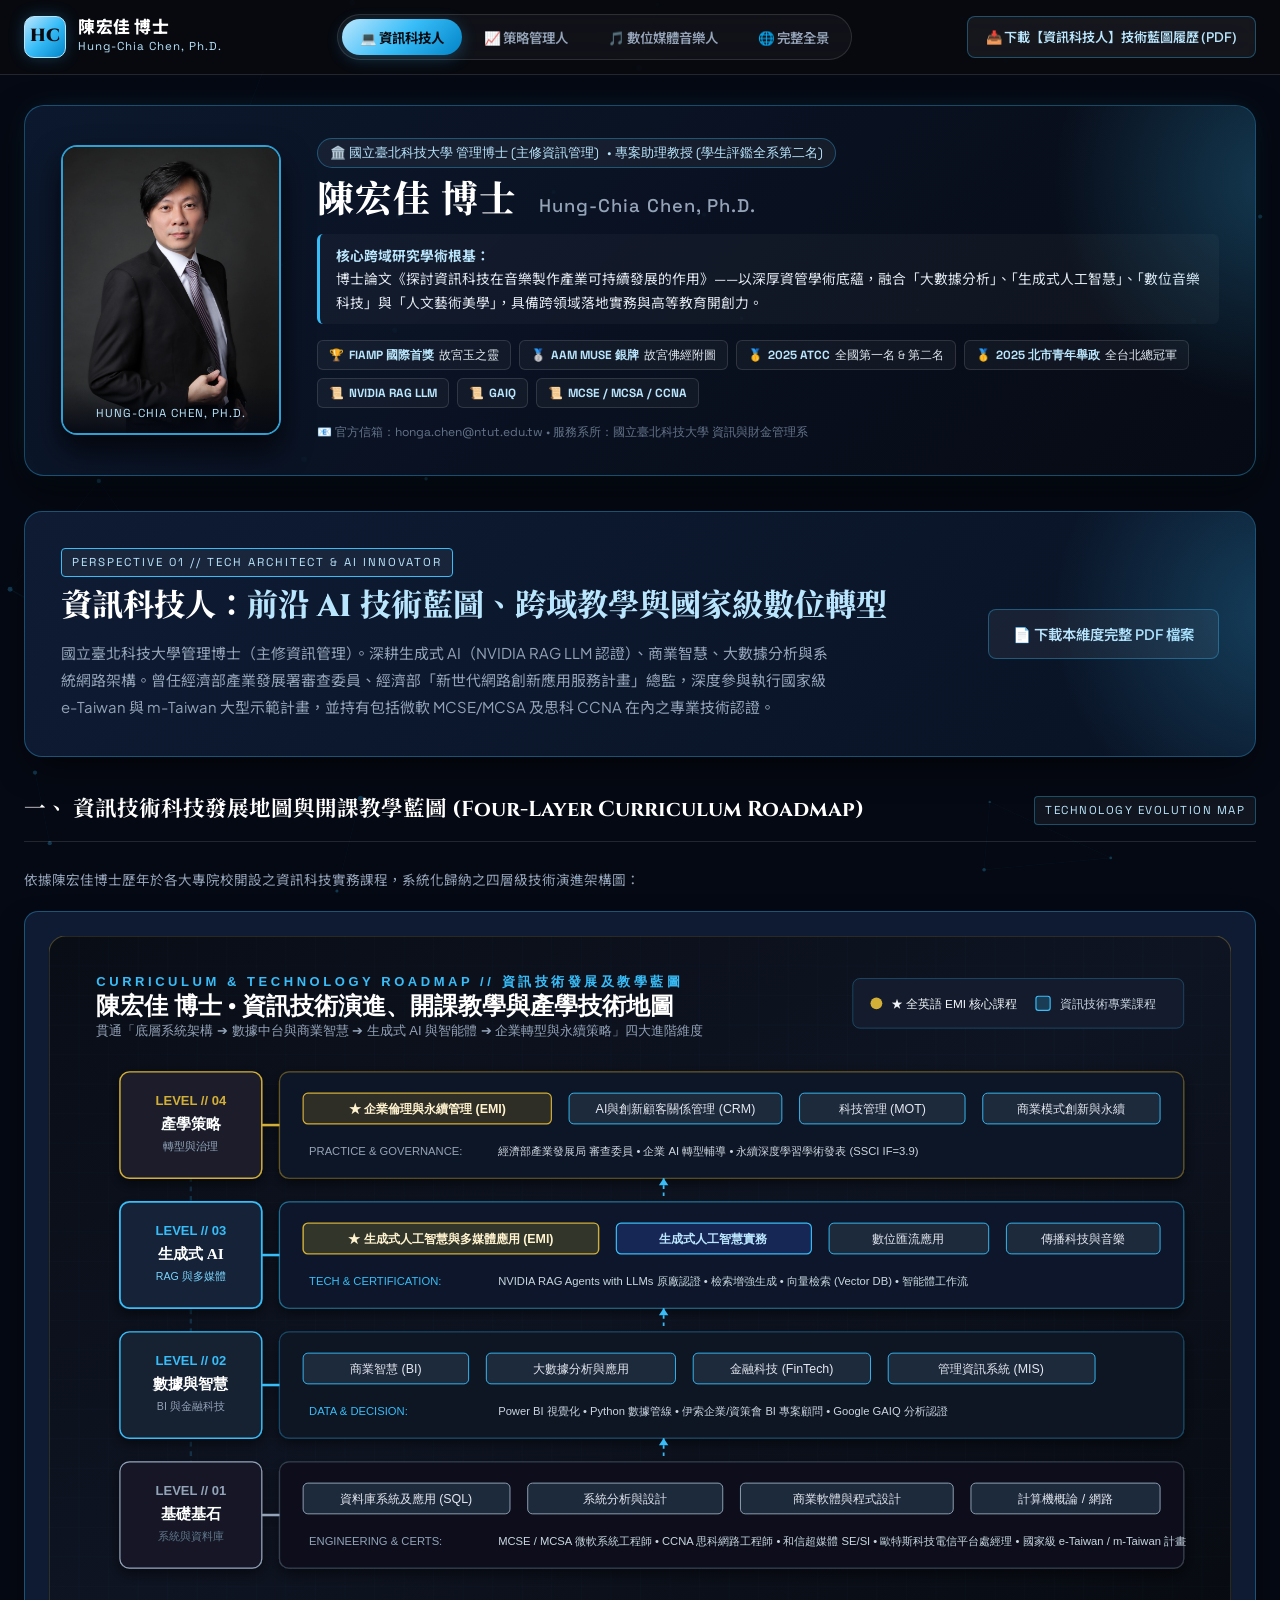
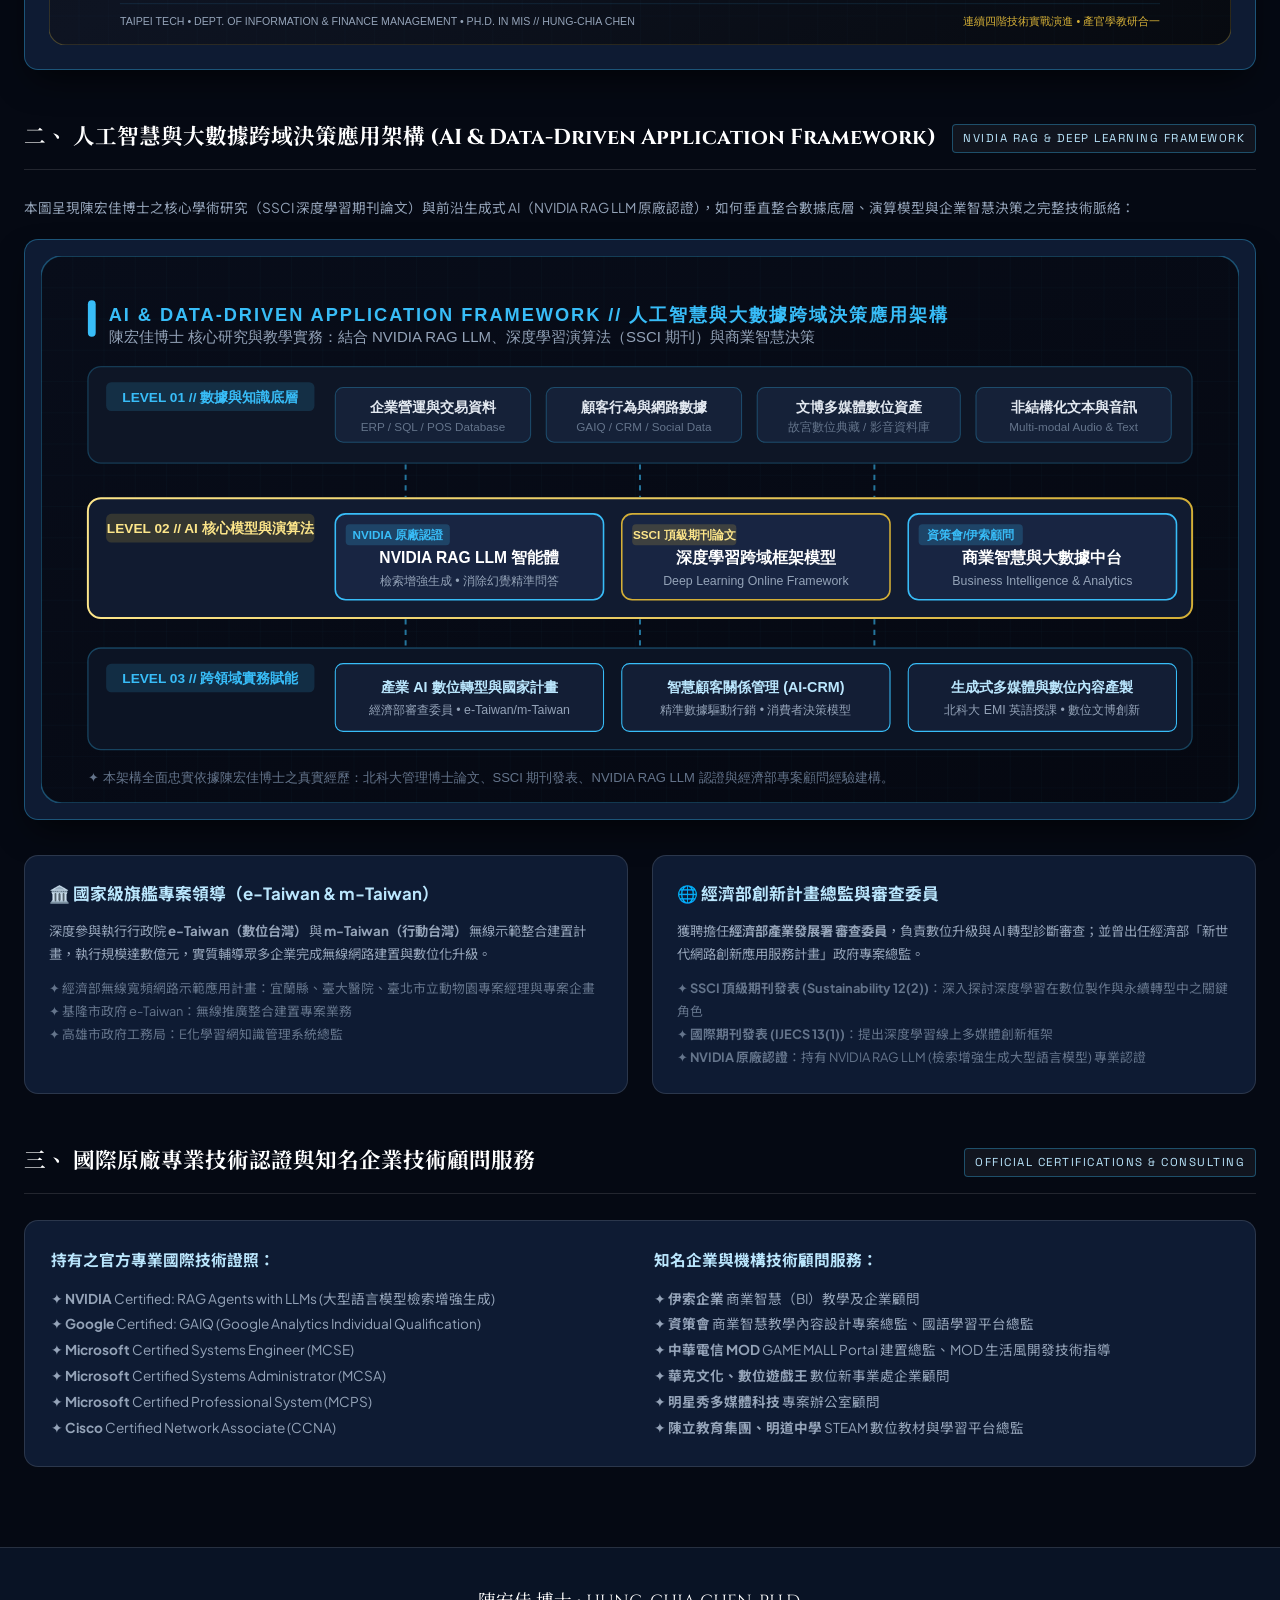
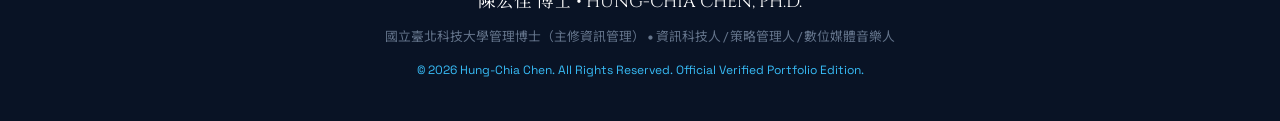
==== index.html @ c8a21232 "Initial commit: Dr. Hung-Chia Chen official personal portfolio" ====
<!DOCTYPE html>
<html lang="zh-TW">
<head>
  <meta charset="UTF-8">
  <meta name="viewport" content="width=device-width, initial-scale=1.0">
  <title>陳宏佳 博士 | 資訊科技人・策略管理人・數位媒體音樂人 官方專頁</title>
  <meta name="description" content="陳宏佳博士官方個人專頁：國立臺北科技大學管理博士。融合前沿生成式 AI 與四階技術地圖、跨兩岸企業創辦治理與全國指標競賽指導金牌、文博多媒體國際首獎與華語白金唱片製作工程。">
  <link rel="stylesheet" href="css/style.css">
</head>
<body class="role-tech">

  <!-- Interactive Dynamic Background Canvas -->
  <canvas id="interactiveCanvas"></canvas>

  <!-- Cinematic Shutter Transition Overlay -->
  <div class="transition-shutter-overlay" id="transitionShutter">
    <div class="shutter-glow-disc">
      <span class="shutter-emblem-icon" id="shutterEmblem">💻</span>
    </div>
    <div class="shutter-role-name" id="shutterRoleName">資訊科技人</div>
    <div class="shutter-subtitle" id="shutterSub">INFORMATION TECHNOLOGY &amp; AI ARCHITECT</div>
  </div>

  <!-- Role Control Navigation Bar (Order: Tech -> Strategy -> Media -> All) -->
  <header class="role-control-header">
    <div class="container role-control-inner">
      <a href="#" class="nav-brand">
        <div class="brand-crest">HC</div>
        <div class="brand-text">
          <h1>陳宏佳 博士</h1>
          <p>Hung-Chia Chen, Ph.D.</p>
        </div>
      </a>

      <!-- Three Core Role Switcher Pills -->
      <div class="role-pill-tabs">
        <button class="role-pill-btn active" data-role="tech">
          <span>💻 資訊科技人</span>
        </button>
        <button class="role-pill-btn" data-role="strategy">
          <span>📈 策略管理人</span>
        </button>
        <button class="role-pill-btn" data-role="media">
          <span>🎵 數位媒體音樂人</span>
        </button>
        <button class="role-pill-btn" data-role="all" title="系統化檢視三域跨界綜效與整合成果">
          <span>🌐 完整全景</span>
        </button>
      </div>

      <!-- Role-Specific PDF Download Button (Default: Tech PDF) -->
      <a href="downloads/Dr_Chen_Tech_AI_Portfolio.pdf" download id="rolePdfDownloadBtn" class="btn-download-pdf">
        <span>📥 下載【資訊科技人】技術藍圖履歷 (PDF)</span>
      </a>
    </div>
  </header>

  <main>
    <div class="container">

      <!-- ==============================================================
           PERSONAL IMAGE MANAGEMENT PROFILE CARD (形象管理專屬卡片)
           ============================================================== -->
      <section class="profile-identity-card">
        <div class="profile-photo-wrapper">
          <img src="assets/portrait_web.jpg" alt="陳宏佳 博士 形象照" onerror="this.src='assets/portrait.jpg'">
          <div class="profile-photo-tag">HUNG-CHIA CHEN, PH.D.</div>
        </div>
        <div class="profile-details-wrapper">
          <div class="profile-academic-title">
            <span>🏛️ 國立臺北科技大學 管理博士 (主修資訊管理)</span>
            <span>• 專案助理教授 (學生評鑑全系第二名)</span>
          </div>
          <h2 class="profile-name-main">
            陳宏佳 博士 <span>Hung-Chia Chen, Ph.D.</span>
          </h2>
          <div class="profile-dissertation-box">
            <strong>核心跨域研究學術根基：</strong><br>
            博士論文《探討資訊科技在音樂製作產業可持續發展的作用》——以深厚資管學術底蘊，融合「大數據分析」、「生成式人工智慧」、「數位音樂科技」與「人文藝術美學」，具備跨領域落地實務與高等教育開創力。
          </div>
          <div class="profile-badges-row">
            <div class="profile-cert-chip">🏆 <strong>FIAMP 國際首獎</strong> 故宮玉之靈</div>
            <div class="profile-cert-chip">🥈 <strong>AAM MUSE 銀牌</strong> 故宮佛經附圖</div>
            <div class="profile-cert-chip">🥇 <strong>2025 ATCC</strong> 全國第一名 &amp; 第二名</div>
            <div class="profile-cert-chip">🥇 <strong>2025 北市青年舉政</strong> 全台北總冠軍</div>
            <div class="profile-cert-chip">📜 <strong>NVIDIA RAG LLM</strong></div>
            <div class="profile-cert-chip">📜 <strong>GAIQ</strong></div>
            <div class="profile-cert-chip">📜 <strong>MCSE / MCSA / CCNA</strong></div>
          </div>
          <div style="font-family:var(--font-mono); font-size:0.75rem; color:var(--text-dim); margin-top:2px;">
            📧 官方信箱：honga.chen@ntut.edu.tw • 服務系所：國立臺北科技大學 資訊與財金管理系
          </div>
        </div>
      </section>

      <!-- ==============================================================
           ROLE BLOCK 1: 資訊科技人 (INFORMATION TECHNOLOGY & AI ARCHITECT)
           ============================================================== -->
      <section id="roleBlockTech" class="role-section-block">
        
        <!-- Tech Hero Banner -->
        <div class="role-hero-banner">
          <div>
            <div class="sub-title-bar" style="margin:0 0 10px; border:none; padding:0;">
              <span class="badge" style="letter-spacing:2px; border-color:#38BDF8; color:#BAE6FD;">PERSPECTIVE 01 // TECH ARCHITECT &amp; AI INNOVATOR</span>
            </div>
            <h2 class="role-hero-title">資訊科技人：<span>前沿 AI 技術藍圖、跨域教學與國家級數位轉型</span></h2>
            <p class="role-hero-desc">
              國立臺北科技大學管理博士（主修資訊管理）。深耕生成式 AI（NVIDIA RAG LLM 認證）、商業智慧、大數據分析與系統網路架構。曾任經濟部產業發展署審查委員、經濟部「新世代網路創新應用服務計畫」總監，深度參與執行國家級 e-Taiwan 與 m-Taiwan 大型示範計畫，並持有包括微軟 MCSE/MCSA 及思科 CCNA 在內之專業技術認證。
            </p>
          </div>
          <div>
            <a href="downloads/Dr_Chen_Tech_AI_Portfolio.pdf" download class="btn-download-pdf" style="padding:12px 24px; font-size:0.9rem;">
              <span>📄 下載本維度完整 PDF 檔案</span>
            </a>
          </div>
        </div>

        <!-- 1.1 資訊技術科技藍圖與教學發展地圖 -->
        <div id="tech-curriculum">
          <div class="sub-title-bar">
            <h3>一、 資訊技術科技發展地圖與開課教學藍圖 (Four-Layer Curriculum Roadmap)</h3>
            <span class="badge">TECHNOLOGY EVOLUTION MAP</span>
          </div>

          <p style="font-size:0.85rem; color:var(--text-muted); margin-bottom:20px;">
            依據陳宏佳博士歷年於各大專院校開設之資訊科技實務課程，系統化歸納之四層級技術演進架構圖：
          </p>

          <div class="roadmap-visual-box">
            <img src="assets/tech_curriculum_roadmap.svg" alt="陳宏佳博士 資訊科技發展地圖與開課教學藍圖">
          </div>
        </div>

        <!-- 1.2 人工智慧與大數據跨域決策應用架構 (全新明確架構圖) -->
        <div id="tech-ai-plan" style="margin-top:50px;">
          <div class="sub-title-bar">
            <h3>二、 人工智慧與大數據跨域決策應用架構 (AI &amp; Data-Driven Application Framework)</h3>
            <span class="badge">NVIDIA RAG &amp; DEEP LEARNING FRAMEWORK</span>
          </div>

          <p style="font-size:0.85rem; color:var(--text-muted); margin-bottom:20px;">
            本圖呈現陳宏佳博士之核心學術研究（SSCI 深度學習期刊論文）與前沿生成式 AI（NVIDIA RAG LLM 原廠認證），如何垂直整合數據底層、演算模型與企業智慧決策之完整技術脈絡：
          </p>

          <!-- Clean Grounded SVG Framework -->
          <div class="roadmap-visual-box" style="padding:16px;">
            <img src="assets/tech_ai_decision_framework.svg" alt="陳宏佳博士 人工智慧與大數據跨域決策應用架構">
          </div>

          <div style="display:grid; grid-template-columns:1fr 1fr; gap:24px; margin-top:28px;">
            <div style="background:var(--bg-card); border:1px solid var(--border-card); border-radius:14px; padding:24px;">
              <h4 style="color:#BAE6FD; font-size:1.05rem; margin-bottom:10px;">🏛️ 國家級旗艦專案領導（e-Taiwan &amp; m-Taiwan）</h4>
              <p style="font-size:0.83rem; color:var(--text-muted); line-height:1.75; margin-bottom:12px;">
                深度參與執行行政院 <strong>e-Taiwan（數位台灣）</strong> 與 <strong>m-Taiwan（行動台灣）</strong> 無線示範整合建置計畫，執行規模達數億元，實質輔導眾多企業完成無線網路建置與數位化升級。
              </p>
              <ul style="list-style:none; font-size:0.8rem; color:var(--text-dim); line-height:1.8;">
                <li>✦ 經濟部無線寬頻網路示範應用計畫：宜蘭縣、臺大醫院、臺北市立動物園專案經理與專案企畫</li>
                <li>✦ 基隆市政府 e-Taiwan：無線推廣整合建置專案業務</li>
                <li>✦ 高雄市政府工務局：E化學習網知識管理系統總監</li>
              </ul>
            </div>

            <div style="background:var(--bg-card); border:1px solid var(--border-card); border-radius:14px; padding:24px;">
              <h4 style="color:#BAE6FD; font-size:1.05rem; margin-bottom:10px;">🌐 經濟部創新計畫總監與審查委員</h4>
              <p style="font-size:0.83rem; color:var(--text-muted); line-height:1.75; margin-bottom:12px;">
                獲聘擔任<strong>經濟部產業發展署 審查委員</strong>，負責數位升級與 AI 轉型診斷審查；並曾出任經濟部「新世代網路創新應用服務計畫」政府專案總監。
              </p>
              <ul style="list-style:none; font-size:0.8rem; color:var(--text-dim); line-height:1.8;">
                <li>✦ <strong>SSCI 頂級期刊發表 (Sustainability 12(2))</strong>：深入探討深度學習在數位製作與永續轉型中之關鍵角色</li>
                <li>✦ <strong>國際期刊發表 (IJECS 13(1))</strong>：提出深度學習線上多媒體創新框架</li>
                <li>✦ <strong>NVIDIA 原廠認證</strong>：持有 NVIDIA RAG LLM (檢索增強生成大型語言模型) 專業認證</li>
              </ul>
            </div>
          </div>
        </div>

        <!-- 1.3 專業技術認證與企業技術顧問服務 -->
        <div id="tech-certs" style="margin-top:50px;">
          <div class="sub-title-bar">
            <h3>三、 國際原廠專業技術認證與知名企業技術顧問服務</h3>
            <span class="badge">OFFICIAL CERTIFICATIONS &amp; CONSULTING</span>
          </div>

          <div style="background:var(--bg-card); border:1px solid var(--border-card); border-radius:14px; padding:26px;">
            <div style="display:grid; grid-template-columns:1fr 1fr; gap:28px;">
              <div>
                <h4 style="font-size:0.98rem; font-weight:700; color:#BAE6FD; margin-bottom:12px;">持有之官方專業國際技術證照：</h4>
                <ul style="list-style:none; font-size:0.85rem; color:var(--text-muted); line-height:1.9;">
                  <li>✦ <strong>NVIDIA</strong> Certified: RAG Agents with LLMs (大型語言模型檢索增強生成)</li>
                  <li>✦ <strong>Google</strong> Certified: GAIQ (Google Analytics Individual Qualification)</li>
                  <li>✦ <strong>Microsoft</strong> Certified Systems Engineer (MCSE)</li>
                  <li>✦ <strong>Microsoft</strong> Certified Systems Administrator (MCSA)</li>
                  <li>✦ <strong>Microsoft</strong> Certified Professional System (MCPS)</li>
                  <li>✦ <strong>Cisco</strong> Certified Network Associate (CCNA)</li>
                </ul>
              </div>

              <div>
                <h4 style="font-size:0.98rem; font-weight:700; color:#BAE6FD; margin-bottom:12px;">知名企業與機構技術顧問服務：</h4>
                <ul style="list-style:none; font-size:0.85rem; color:var(--text-muted); line-height:1.9;">
                  <li>✦ <strong>伊索企業</strong> 商業智慧（BI）教學及企業顧問</li>
                  <li>✦ <strong>資策會</strong> 商業智慧教學內容設計專案總監、國語學習平台總監</li>
                  <li>✦ <strong>中華電信 MOD</strong> GAME MALL Portal 建置總監、MOD 生活風開發技術指導</li>
                  <li>✦ <strong>華克文化、數位遊戲王</strong> 數位新事業處企業顧問</li>
                  <li>✦ <strong>明星秀多媒體科技</strong> 專案辦公室顧問</li>
                  <li>✦ <strong>陳立教育集團、明道中學</strong> STEAM 數位教材與學習平台總監</li>
                </ul>
              </div>
            </div>
          </div>
        </div>

      </section>

      <!-- ==============================================================
           ROLE BLOCK 2: 策略管理人 (STRATEGIC MANAGEMENT & LEADERSHIP)
           ============================================================== -->
      <section id="roleBlockStrategy" class="role-section-block hidden-role">
        
        <!-- Strategy Hero Banner -->
        <div class="role-hero-banner">
          <div>
            <div class="sub-title-bar" style="margin:0 0 10px; border:none; padding:0;">
              <span class="badge" style="letter-spacing:2px; border-color:#E5C07B; color:#FFF2D1;">PERSPECTIVE 02 // STRATEGY, ENTREPRENEURSHIP &amp; MENTORSHIP</span>
            </div>
            <h2 class="role-hero-title">策略管理人：<span>兩岸創辦治理、金牌競賽指導與品牌行銷</span></h2>
            <p class="role-hero-desc">
              創辦晶鴻創意科技股份有限公司並設立台灣台北總部及大陸分公司。歷任歐特斯科技電信平台事業處經理、華視-台灣夢工場動畫應用處經理、致茂電子-視動環球網點製作處經理與和信超媒體。帶領學生團隊勇奪 2025 全國 ATCC 商業個案大賽雙料冠亞軍、2026 全國第二名與全台北市青年舉政提案總冠軍。
            </p>
          </div>
          <div>
            <a href="downloads/Dr_Chen_Strategy_Management_Portfolio.pdf" download class="btn-download-pdf" style="padding:12px 24px; font-size:0.9rem;">
              <span>📄 下載本維度完整 PDF 檔案</span>
            </a>
          </div>
        </div>

        <!-- 2.1 創業與公司經營實務 (台灣台北總部及大陸分公司) -->
        <div id="strat-biz">
          <div class="sub-title-bar">
            <h3>一、 創業歷練與公司經營治理實務（台灣台北總部及大陸分公司）</h3>
            <span class="badge">CROSS-STRAIT ENTREPRENEURSHIP</span>
          </div>

          <div style="display:grid; grid-template-columns:repeat(3, 1fr); gap:20px; margin-bottom:35px;">
            <div style="background:var(--bg-card); border:1px solid var(--border-card); border-radius:14px; padding:24px;">
              <div style="font-size:1.3rem; margin-bottom:12px;">🏢</div>
              <h4 style="font-size:1.05rem; color:#FFF; margin-bottom:8px;">創立晶鴻創意科技（台灣總部與大陸分公司）</h4>
              <p style="font-size:0.83rem; color:var(--text-muted); line-height:1.7;">
                創辦「晶鴻創意科技股份有限公司」並擔任<strong>執行長</strong>，設立<strong>台灣台北總部及大陸分公司</strong>，綜理跨兩岸之多媒體數位內容產製、數位音樂製作、電商平台運營與品牌數位行銷。經歷完整企業草創融資、兩岸團隊管理、現金流控制與跨國商務合作。
              </p>
            </div>

            <div style="background:var(--bg-card); border:1px solid var(--border-card); border-radius:14px; padding:24px;">
              <div style="font-size:1.3rem; margin-bottom:12px;">💼</div>
              <h4 style="font-size:1.05rem; color:#FFF; margin-bottom:8px;">電信與科技高階經理人歷練</h4>
              <p style="font-size:0.83rem; color:var(--text-muted); line-height:1.7;">
                歷任歐特斯科技<strong>電信平台事業處經理</strong>、華視-台灣夢工場科技<strong>動畫應用事業處經理</strong>、致茂電子-視動環球科技<strong>網點製作處經理</strong>、和信超媒體 <strong>SE / SI / Producer</strong>，深諳多事業體營運與專案治理。
              </p>
            </div>

            <div style="background:var(--bg-card); border:1px solid var(--border-card); border-radius:14px; padding:24px;">
              <div style="font-size:1.3rem; margin-bottom:12px;">🤝</div>
              <h4 style="font-size:1.05rem; color:#FFF; margin-bottom:8px;">產業公協會治理與社會職責</h4>
              <p style="font-size:0.83rem; color:var(--text-muted); line-height:1.7;">
                擔任<strong>台北市流行音樂產業工會第一、二屆副理事長</strong>，協助產官學溝通與產業政策建言；並擔任 <strong>SOSA 台北市消費者電子商務協會技術顧問</strong>，具備產業公協會組織治理視角。
              </p>
            </div>
          </div>
        </div>

        <!-- 2.2 帶領學生參加全國競賽獲獎 -->
        <div id="strat-comp" style="margin-bottom:35px;">
          <div class="sub-title-bar">
            <h3>二、 帶領學生參加全國指標競賽獲獎實績（傳奇連霸紀錄）</h3>
            <span class="badge">NATIONAL COMPETITION MENTORSHIP</span>
          </div>

          <div style="background:var(--bg-card); border:1px solid var(--primary-border); border-radius:14px; padding:24px;">
            <div style="display:grid; grid-template-columns:140px 1.5fr 1fr; align-items:center; gap:16px; padding:14px 0; border-bottom:1px solid rgba(255,255,255,0.06);">
              <div class="award-badge-pill" style="text-align:center;">全國雙料冠亞軍</div>
              <div style="font-weight:700; color:#FFF;">2025 ATCC 第22屆 全國大專院校商業個案大賽</div>
              <div style="font-size:0.82rem; color:var(--text-muted);">指導北科大團隊於安通組包辦<strong>全國第一名與全國第二名</strong>。</div>
            </div>

            <div style="display:grid; grid-template-columns:140px 1.5fr 1fr; align-items:center; gap:16px; padding:14px 0; border-bottom:1px solid rgba(255,255,255,0.06);">
              <div class="award-badge-pill" style="text-align:center;">全國第二名</div>
              <div style="font-weight:700; color:#FFF;">2026 ATCC 第23屆 全國大專院校商業個案大賽</div>
              <div style="font-size:0.82rem; color:var(--text-muted);">持續帶領跨系菁英團隊叩關全國決賽，榮獲<strong>全國第二名</strong>。</div>
            </div>

            <div style="display:grid; grid-template-columns:140px 1.5fr 1fr; align-items:center; gap:16px; padding:14px 0; border-bottom:1px solid rgba(255,255,255,0.06);">
              <div class="award-badge-pill" style="text-align:center;">全台北總冠軍</div>
              <div style="font-weight:700; color:#FFF;">2025 臺北市青年局 青年舉政提案競賽</div>
              <div style="font-size:0.82rem; color:var(--text-muted);">指導學生團隊以創新青年政策提案，勇奪<strong>全台北市第一名總冠軍</strong>。</div>
            </div>

            <div style="display:grid; grid-template-columns:140px 1.5fr 1fr; align-items:center; gap:16px; padding:14px 0;">
              <div class="award-badge-pill" style="text-align:center;">黑客松 佳作</div>
              <div style="font-weight:700; color:#FFF;">2024 觀光盃 OpenData 黑客松（交通部）/ TBSA 全國大賽</div>
              <div style="font-size:0.82rem; color:var(--text-muted);">榮獲交通部佳作、2024 ATCC 全國六強、TBSA 全國創新服務組佳作。</div>
            </div>
          </div>
        </div>

        <!-- 2.3 品牌經營規劃與行銷實務 -->
        <div id="strat-marketing" style="margin-top:50px;">
          <div class="sub-title-bar">
            <h3>三、 創新創業教學、市場行銷規劃與品牌賦能實務</h3>
            <span class="badge">ENTREPRENEURSHIP &amp; BRANDING</span>
          </div>

          <div style="display:grid; grid-template-columns:repeat(3, 1fr); gap:20px;">
            <div style="background:var(--bg-card); border:1px solid var(--border-card); border-radius:14px; padding:22px;">
              <h4 style="font-size:1rem; color:#FFF; margin-bottom:8px;">💡 創新創業與商業模式推演</h4>
              <p style="font-size:0.82rem; color:var(--text-muted); line-height:1.7;">
                講授管理學 (EMI)、策略管理、創新管理與精實創業，結合理論與真實商業案例，指導學生建構商業模式九宮格與精實創業驗證。
              </p>
            </div>

            <div style="background:var(--bg-card); border:1px solid var(--border-card); border-radius:14px; padding:22px;">
              <h4 style="font-size:1rem; color:#FFF; margin-bottom:8px;">📊 大數據行銷與消費者洞察</h4>
              <p style="font-size:0.82rem; color:var(--text-muted); line-height:1.7;">
                講授數據驅動行銷、顧客關係管理 (CRM)、消費者行為與網路廣告分析；長年受邀至國立空中大學講授數位行銷新思維。
              </p>
            </div>

            <div style="background:var(--bg-card); border:1px solid var(--border-card); border-radius:14px; padding:22px;">
              <h4 style="font-size:1rem; color:#FFF; margin-bottom:8px;">💎 品牌定位與企業策略治理</h4>
              <p style="font-size:0.82rem; color:var(--text-muted); line-height:1.7;">
                主導極上教育集團 CIS 企業識別設計、遠雄人文博物館網路行銷 KOL 專案、雀巢能恩奶粉網路行銷與京華城 KIOSK 電子商務系統整合。
              </p>
            </div>
          </div>
        </div>

      </section>

      <!-- ==============================================================
           ROLE BLOCK 3: 數位媒體音樂人 (SOUND & DIGITAL MEDIA PRODUCER)
           ============================================================== -->
      <section id="roleBlockMedia" class="role-section-block hidden-role">
        
        <!-- Media Hero Banner -->
        <div class="role-hero-banner">
          <div>
            <div class="sub-title-bar" style="margin:0 0 10px; border:none; padding:0;">
              <span class="badge" style="letter-spacing:2px; border-color:#D4AF37; color:#FDE68A;">PERSPECTIVE 03 // SOUND &amp; DIGITAL MEDIA PRODUCER</span>
            </div>
            <h2 class="role-hero-title">數位媒體音樂人：<span>白金金曲、影音編導與國際影音大獎</span></h2>
            <p class="role-hero-desc">
              兼具文博數位多媒體架構、影視節目編導與配樂、華語白金唱片錄音工程，以及大型跨年音樂會現場統籌。榮獲法國巴黎 FIAMP 國際影音大獎最高榮譽首獎與美國博物館協會 (AAM) 繆司獎銀牌榮譽。
            </p>
          </div>
          <div>
            <a href="downloads/Dr_Chen_Digital_Media_Portfolio.pdf" download class="btn-download-pdf" style="padding:12px 24px; font-size:0.9rem;">
              <span>📄 下載本維度完整 PDF 檔案</span>
            </a>
          </div>
        </div>

        <!-- 3.1 國際大獎獲獎清單與視覺榮譽榜 -->
        <div id="media-awards">
          <div class="sub-title-bar">
            <h3>一、 國際與國家級重要大獎獲獎清單與機構榮譽榜</h3>
            <span class="badge">GLOBAL HONORS ARCHIVAL LIST</span>
          </div>

          <p style="font-size:0.85rem; color:var(--text-muted); margin-bottom:20px;">
            陳宏佳博士主導之數位多媒體與數位典藏專案，多次代表台灣叩關世界級文博影音大賽，完整獲獎清單與主辦單位紀實如下：
          </p>

          <!-- Structured Honors Table -->
          <table class="awards-structured-table">
            <thead>
              <tr>
                <th style="width:85px;">年份</th>
                <th style="width:230px;">國際 / 國家大獎獎項</th>
                <th style="width:250px;">獲獎作品專案名稱</th>
                <th style="width:160px;">主辦機構 / 地點</th>
                <th>主導職責與專業貢獻</th>
              </tr>
            </thead>
            <tbody>
              <tr>
                <td><strong>2006</strong></td>
                <td><span class="award-badge-pill">👑 最高首獎 Grand Prix</span></td>
                <td><strong>國立故宮博物院《玉之靈》</strong><br><small style="color:var(--text-muted);">主題多媒體光碟與網站專案</small></td>
                <td>
                  <strong>FIAMP 國際影音大賽</strong><br>
                  <span class="location-chip">📍 法國巴黎 (Paris)</span>
                </td>
                <td>擔任<strong>專案經理、音樂音效總監</strong>。以環繞聲效結合故宮玉器文化意境，擊敗全球知名文博機構勇奪首獎。</td>
              </tr>
              <tr>
                <td><strong>2002</strong></td>
                <td><span class="award-badge-pill silver">🥈 銀牌獎 Silver Award</span></td>
                <td><strong>故宮《佛經附圖：藏漢藝術小品》</strong><br><small style="color:var(--text-muted);">多媒體互動光碟</small></td>
                <td>
                  <strong>美國博物館協會 (AAM) 繆司獎</strong><br>
                  <span class="location-chip">📍 美國 (MUSE Awards)</span>
                </td>
                <td>擔任<strong>專案製作統籌、技術指導、配樂與成音</strong>。精準結合藏漢宗教美術與互動多媒體。</td>
              </tr>
              <tr>
                <td><strong>2002</strong></td>
                <td><span class="award-badge-pill silver">優等獎 Excellence</span></td>
                <td><strong>故宮《佛經附圖：藏漢藝術小品》</strong></td>
                <td>
                  <strong>教育部 第十屆金學獎</strong><br>
                  <span class="location-chip">📍 台灣 台北 (Taipei)</span>
                </td>
                <td>榮獲教育部社會教育有聲教育出版品優等肯定。</td>
              </tr>
              <tr>
                <td><strong>2001</strong></td>
                <td><span class="award-badge-pill">特優獎 &amp; 產品獎</span></td>
                <td><strong>故宮《大汗的世紀－蒙元時代書畫藝術》</strong></td>
                <td>
                  <strong>金學獎特優 / 經濟部數位內容產品獎</strong><br>
                  <span class="location-chip">📍 台灣 台北 (Taipei)</span>
                </td>
                <td>擔任<strong>音樂音效總監、專案經理</strong>。榮獲經濟部數位內容產品獎與金學獎雙重最高榮譽。</td>
              </tr>
              <tr>
                <td><strong>2001</strong></td>
                <td><span class="award-badge-pill silver">榮譽獎 Honorable Mention</span></td>
                <td><strong>故宮《大汗的世紀－蒙元時代書畫藝術》</strong></td>
                <td>
                  <strong>AAM 繆司獎 (MUSE Awards)</strong><br>
                  <span class="location-chip">📍 美國華盛頓 (Washington D.C.)</span>
                </td>
                <td>國際評審團高度讚賞其歷史情境音效重現與互動介面流暢度。</td>
              </tr>
              <tr>
                <td><strong>2001</strong></td>
                <td><span class="award-badge-pill">國際優良網站獎</span></td>
                <td><strong>國立故宮博物院全球資訊網</strong></td>
                <td>
                  <strong>美國網際網路獎 (Web Awards)</strong><br>
                  <span class="location-chip">📍 美國 / 行政院研考會推薦</span>
                </td>
                <td>多媒體系統整合與多語影音導覽架構建置。</td>
              </tr>
            </tbody>
          </table>

          <!-- 3D Realistic Medals Spotlight -->
          <div class="awards-spotlight-double">
            <div class="award-grand-card">
              <div>
                <div style="font-family:var(--font-mono); font-size:0.75rem; color:var(--primary-accent); letter-spacing:1px; margin-bottom:4px;">
                  AVICOM / ICOM • PARIS, FRANCE
                </div>
                <h4 style="font-size:1.15rem; font-weight:700; color:#FFF;">法國巴黎 FIAMP 國際影音大獎 • 最高榮譽首獎</h4>
              </div>
              <div class="award-medal-hero-display">
                <img src="assets/medal_fiamp_grandprix.svg" alt="FIAMP Grand Prix Gold Medal">
              </div>
              <div style="font-size:0.82rem; color:var(--text-muted); line-height:1.65;">
                國際博物館協會影音委員會（AVICOM）主辦之文博界奧斯卡。陳宏佳博士主導故宮《玉之靈》多媒體專案，奪得<strong>大會全場最高首獎 (Grand Prix)</strong>。
              </div>
            </div>

            <div class="award-grand-card silver">
              <div>
                <div style="font-family:var(--font-mono); font-size:0.75rem; color:#94A3B8; letter-spacing:1px; margin-bottom:4px;">
                  AMERICAN ALLIANCE OF MUSEUMS • USA
                </div>
                <h4 style="font-size:1.15rem; font-weight:700; color:#FFF;">美國博物館協會 AAM MUSE Awards • 銀牌獎 (Silver)</h4>
              </div>
              <div class="award-medal-hero-display">
                <img src="assets/medal_aam_muse_silver.svg" alt="AAM MUSE Silver Medal">
              </div>
              <div style="font-size:0.82rem; color:var(--text-muted); line-height:1.65;">
                美國博物館協會媒體與科技委員會主辦之全球繆司大獎。陳宏佳博士主導故宮《佛經附圖》榮獲<strong>全球銀牌獎</strong>，立下文博多媒體典範。
              </div>
            </div>
          </div>

          <!-- Official Logos Strip -->
          <div class="awards-org-strip">
            <div class="org-logo-item"><img src="assets/logo_npm.svg" alt="國立故宮博物院"></div>
            <div class="org-logo-item"><img src="assets/logo_icom_avicom.svg" alt="ICOM AVICOM 國際博物館協會"></div>
            <div class="org-logo-item"><img src="assets/logo_aam.svg" alt="AAM 美國博物館協會"></div>
          </div>
        </div>

        <!-- 3.2 華語流行唱片製作 (13 張專輯極致黑膠典藏無遮擋展示) -->
        <div id="media-records" style="margin-top:50px;">
          <div class="sub-title-bar">
            <h3>二、 華語流行音樂白金唱片錄音工程與專輯製作（13 張典藏大碟全紀錄）</h3>
            <span class="badge">13 MASTER RECORDINGS</span>
          </div>

          <!-- User Exact Text -->
          <p style="font-size:0.88rem; color:var(--primary-light); margin-bottom:28px; line-height:1.8; background:rgba(212,175,55,0.08); padding:14px 20px; border-radius:10px; border-left:4px solid var(--primary-accent);">
            <strong>任職於滾石唱片（擺渡人音樂製作）期間，深度參與華語流行音樂全盛期多張重量級白金唱片之錄音工程及專輯製作。</strong>
            <br><small style="color:var(--text-muted);">每張大碟皆採用高解析真實封面，實體 LP 封套無遮擋展示。滑鼠懸停即可啟動 3D 浮雕並將黑膠唱片緩緩滑出：</small>
          </p>

          <!-- 13 Luxury Collector Vinyl LP Cards Gallery -->
          <div class="collector-vinyl-gallery">
            <!-- Album 01: 周華健《朋友》國語專輯 -->
            <div class="collector-lp-card">
              <div class="lp-sleeve-stage">
                <div class="lp-jacket">
                  <img src="assets/real_cover_friends.jpg" alt="周華健《朋友》國語專輯">
                </div>
                <div class="lp-vinyl-disc">
                  <div class="lp-vinyl-label">
                    <span>ROCK</span>
                    <div class="lp-spindle-hole"></div>
                    <span>MASTER</span>
                  </div>
                </div>
              </div>
              <div class="lp-info-box">
                <div class="lp-meta-row">
                  <span class="lp-index-num">#01 / 13</span>
                  <span>PLATINUM CERTIFIED</span>
                </div>
                <div class="lp-album-title">周華健《朋友》國語專輯</div>
                <div class="lp-artist-year">🎙️ 1997 • 滾石唱片 / 擺渡人音樂製作</div>
                <div class="lp-role-highlight">✦ 參與錄音工程及專輯製作。亞洲銷量突破百萬張之傳奇白金大碟。</div>
                <div class="lp-cat-foot">
                  <span>CAT. ROCK-RD-1388</span>
                  <span>ROLLING STONE / BAIDUREN</span>
                </div>
              </div>
            </div>

            <!-- Album 02: 成龍《我是誰》電影原聲大碟 -->
            <div class="collector-lp-card">
              <div class="lp-sleeve-stage">
                <div class="lp-jacket">
                  <img src="assets/real_cover_whoami.jpg" alt="成龍《我是誰》電影原聲大碟">
                </div>
                <div class="lp-vinyl-disc">
                  <div class="lp-vinyl-label">
                    <span>ROCK</span>
                    <div class="lp-spindle-hole"></div>
                    <span>MASTER</span>
                  </div>
                </div>
              </div>
              <div class="lp-info-box">
                <div class="lp-meta-row">
                  <span class="lp-index-num">#02 / 13</span>
                  <span>ORIGINAL MOTION PICTURE</span>
                </div>
                <div class="lp-album-title">成龍《我是誰》電影原聲大碟</div>
                <div class="lp-artist-year">🎙️ 1998 • 嘉禾影業 / 滾石唱片</div>
                <div class="lp-role-highlight">✦ 參與電影原創音樂與主題曲之錄音工程及專輯製作。</div>
                <div class="lp-cat-foot">
                  <span>CAT. RO-OST-8802</span>
                  <span>ROLLING STONE / BAIDUREN</span>
                </div>
              </div>
            </div>

            <!-- Album 03: 周華健《有故事的人》專輯 -->
            <div class="collector-lp-card">
              <div class="lp-sleeve-stage">
                <div class="lp-jacket">
                  <img src="assets/real_cover_storyteller.jpg" alt="周華健《有故事的人》專輯">
                </div>
                <div class="lp-vinyl-disc">
                  <div class="lp-vinyl-label">
                    <span>ROCK</span>
                    <div class="lp-spindle-hole"></div>
                    <span>MASTER</span>
                  </div>
                </div>
              </div>
              <div class="lp-info-box">
                <div class="lp-meta-row">
                  <span class="lp-index-num">#03 / 13</span>
                  <span>MULTI-PLATINUM</span>
                </div>
                <div class="lp-album-title">周華健《有故事的人》專輯</div>
                <div class="lp-artist-year">🎙️ 1998 • 滾石唱片 / 擺渡人音樂製作</div>
                <div class="lp-role-highlight">✦ 白金大碟之錄音工程、母帶人聲平衡與專輯製作。</div>
                <div class="lp-cat-foot">
                  <span>CAT. ROCK-RD-1450</span>
                  <span>ROLLING STONE / BAIDUREN</span>
                </div>
              </div>
            </div>

            <!-- Album 04: 蘇慧倫《鴨子》國語專輯 -->
            <div class="collector-lp-card">
              <div class="lp-sleeve-stage">
                <div class="lp-jacket">
                  <img src="assets/real_cover_duck.jpg" alt="蘇慧倫《鴨子》國語專輯">
                </div>
                <div class="lp-vinyl-disc">
                  <div class="lp-vinyl-label">
                    <span>ROCK</span>
                    <div class="lp-spindle-hole"></div>
                    <span>MASTER</span>
                  </div>
                </div>
              </div>
              <div class="lp-info-box">
                <div class="lp-meta-row">
                  <span class="lp-index-num">#04 / 13</span>
                  <span>DOUBLE PLATINUM</span>
                </div>
                <div class="lp-album-title">蘇慧倫《鴨子》國語專輯</div>
                <div class="lp-artist-year">🎙️ 1996 • 滾石唱片</div>
                <div class="lp-role-highlight">✦ 都會流行經典之流行節奏合成、人聲錄音工程及專輯製作。</div>
                <div class="lp-cat-foot">
                  <span>CAT. ROCK-RD-1290</span>
                  <span>ROLLING STONE / BAIDUREN</span>
                </div>
              </div>
            </div>

            <!-- Album 05: 蘇慧倫《傻瓜》國語專輯 -->
            <div class="collector-lp-card">
              <div class="lp-sleeve-stage">
                <div class="lp-jacket">
                  <img src="assets/real_cover_fool.jpg" alt="蘇慧倫《傻瓜》國語專輯">
                </div>
                <div class="lp-vinyl-disc">
                  <div class="lp-vinyl-label">
                    <span>ROCK</span>
                    <div class="lp-spindle-hole"></div>
                    <span>MASTER</span>
                  </div>
                </div>
              </div>
              <div class="lp-info-box">
                <div class="lp-meta-row">
                  <span class="lp-index-num">#05 / 13</span>
                  <span>PLATINUM CERTIFIED</span>
                </div>
                <div class="lp-album-title">蘇慧倫《傻瓜》國語專輯</div>
                <div class="lp-artist-year">🎙️ 1997 • 滾石唱片</div>
                <div class="lp-role-highlight">✦ 都會流行代表作之多軌人聲錄音工程及專輯製作。</div>
                <div class="lp-cat-foot">
                  <span>CAT. ROCK-RD-1350</span>
                  <span>ROLLING STONE / BAIDUREN</span>
                </div>
              </div>
            </div>

            <!-- Album 06: 周華健《My O My》英語專輯 -->
            <div class="collector-lp-card">
              <div class="lp-sleeve-stage">
                <div class="lp-jacket">
                  <img src="assets/real_cover_my_o_my.jpg" alt="周華健《My O My》英語專輯">
                </div>
                <div class="lp-vinyl-disc">
                  <div class="lp-vinyl-label">
                    <span>ROCK</span>
                    <div class="lp-spindle-hole"></div>
                    <span>MASTER</span>
                  </div>
                </div>
              </div>
              <div class="lp-info-box">
                <div class="lp-meta-row">
                  <span class="lp-index-num">#06 / 13</span>
                  <span>ORCHESTRAL MASTER</span>
                </div>
                <div class="lp-album-title">周華健《My O My》英語專輯</div>
                <div class="lp-artist-year">🎙️ 1999 • 滾石唱片 / 擺渡人音樂製作</div>
                <div class="lp-role-highlight">✦ 西洋爵士管弦樂重唱大碟之錄音工程及專輯製作。</div>
                <div class="lp-cat-foot">
                  <span>CAT. ROCK-RD-1490</span>
                  <span>ROLLING STONE / BAIDUREN</span>
                </div>
              </div>
            </div>

            <!-- Album 07: 周華健《生·生活》粵語專輯 -->
            <div class="collector-lp-card">
              <div class="lp-sleeve-stage">
                <div class="lp-jacket">
                  <img src="assets/real_cover_life.jpg" alt="周華健《生·生活》粵語專輯">
                </div>
                <div class="lp-vinyl-disc">
                  <div class="lp-vinyl-label">
                    <span>ROCK</span>
                    <div class="lp-spindle-hole"></div>
                    <span>MASTER</span>
                  </div>
                </div>
              </div>
              <div class="lp-info-box">
                <div class="lp-meta-row">
                  <span class="lp-index-num">#07 / 13</span>
                  <span>HONG KONG GOLD</span>
                </div>
                <div class="lp-album-title">周華健《生·生活》粵語專輯</div>
                <div class="lp-artist-year">🎙️ 1996 • 滾石唱片 / 擺渡人音樂製作</div>
                <div class="lp-role-highlight">✦ 收錄多首經典粵語曲目之錄音工程及專輯製作。</div>
                <div class="lp-cat-foot">
                  <span>CAT. ROCK-ROD-5110</span>
                  <span>ROLLING STONE / BAIDUREN</span>
                </div>
              </div>
            </div>

            <!-- Album 08: 周華健 97 世界巡迴演唱會專輯 -->
            <div class="collector-lp-card">
              <div class="lp-sleeve-stage">
                <div class="lp-jacket">
                  <img src="assets/real_cover_live97.jpg" alt="周華健 97 世界巡迴演唱會專輯">
                </div>
                <div class="lp-vinyl-disc">
                  <div class="lp-vinyl-label">
                    <span>ROCK</span>
                    <div class="lp-spindle-hole"></div>
                    <span>MASTER</span>
                  </div>
                </div>
              </div>
              <div class="lp-info-box">
                <div class="lp-meta-row">
                  <span class="lp-index-num">#08 / 13</span>
                  <span>LIVE RECORDING</span>
                </div>
                <div class="lp-album-title">周華健 97 世界巡迴演唱會專輯</div>
                <div class="lp-artist-year">🎙️ 1997 • 滾石唱片 / 擺渡人音樂製作</div>
                <div class="lp-role-highlight">✦ 世界巡演現場實時收音、PGM 外場監控與現場專輯製作。</div>
                <div class="lp-cat-foot">
                  <span>CAT. ROCK-LIVE-97</span>
                  <span>ROLLING STONE / BAIDUREN</span>
                </div>
              </div>
            </div>

            <!-- Album 09: 蘇慧倫《X檔案》粵語專輯 -->
            <div class="collector-lp-card">
              <div class="lp-sleeve-stage">
                <div class="lp-jacket">
                  <img src="assets/real_cover_xfile.jpg" alt="蘇慧倫《X檔案》粵語專輯">
                </div>
                <div class="lp-vinyl-disc">
                  <div class="lp-vinyl-label">
                    <span>ROCK</span>
                    <div class="lp-spindle-hole"></div>
                    <span>MASTER</span>
                  </div>
                </div>
              </div>
              <div class="lp-info-box">
                <div class="lp-meta-row">
                  <span class="lp-index-num">#09 / 13</span>
                  <span>ELECTRONIC POP</span>
                </div>
                <div class="lp-album-title">蘇慧倫《X檔案》粵語專輯</div>
                <div class="lp-artist-year">🎙️ 1996 • 滾石唱片</div>
                <div class="lp-role-highlight">✦ 前衛都會電子曲風之錄音工程及專輯製作。</div>
                <div class="lp-cat-foot">
                  <span>CAT. ROD-5126</span>
                  <span>ROLLING STONE / BAIDUREN</span>
                </div>
              </div>
            </div>

            <!-- Album 10: 洪敬堯《失眠聖經》演奏專輯 -->
            <div class="collector-lp-card">
              <div class="lp-sleeve-stage">
                <div class="lp-jacket">
                  <img src="assets/real_cover_insomnia.jpg" alt="洪敬堯《失眠聖經》演奏專輯">
                </div>
                <div class="lp-vinyl-disc">
                  <div class="lp-vinyl-label">
                    <span>ROCK</span>
                    <div class="lp-spindle-hole"></div>
                    <span>MASTER</span>
                  </div>
                </div>
              </div>
              <div class="lp-info-box">
                <div class="lp-meta-row">
                  <span class="lp-index-num">#10 / 13</span>
                  <span>KEYBOARD VIRTUOSO</span>
                </div>
                <div class="lp-album-title">洪敬堯《失眠聖經》演奏專輯</div>
                <div class="lp-artist-year">🎙️ 1997 • 滾石唱片 / 擺渡人音樂製作</div>
                <div class="lp-role-highlight">✦ 華語頂尖編曲大師個人演奏大碟之錄音工程及製作。</div>
                <div class="lp-cat-foot">
                  <span>CAT. ROCK-INS-001</span>
                  <span>ROLLING STONE / BAIDUREN</span>
                </div>
              </div>
            </div>

            <!-- Album 11: 李度《夠了》國語專輯 -->
            <div class="collector-lp-card">
              <div class="lp-sleeve-stage">
                <div class="lp-jacket">
                  <img src="assets/real_cover_enough.jpg" alt="李度《夠了》國語專輯">
                </div>
                <div class="lp-vinyl-disc">
                  <div class="lp-vinyl-label">
                    <span>ROCK</span>
                    <div class="lp-spindle-hole"></div>
                    <span>MASTER</span>
                  </div>
                </div>
              </div>
              <div class="lp-info-box">
                <div class="lp-meta-row">
                  <span class="lp-index-num">#11 / 13</span>
                  <span>SOULFUL CLASSIC</span>
                </div>
                <div class="lp-album-title">李度《夠了》國語專輯</div>
                <div class="lp-artist-year">🎙️ 1996 • 滾石唱片 / 擺渡人音樂製作</div>
                <div class="lp-role-highlight">✦ 深刻都會情感女聲之錄音工程及專輯製作。</div>
                <div class="lp-cat-foot">
                  <span>CAT. ROCK-RD-1320</span>
                  <span>ROLLING STONE / BAIDUREN</span>
                </div>
              </div>
            </div>

            <!-- Album 12: 李度 98 國語專輯 -->
            <div class="collector-lp-card">
              <div class="lp-sleeve-stage">
                <div class="lp-jacket">
                  <img src="assets/real_cover_lidu98.jpg" alt="李度 98 國語專輯">
                </div>
                <div class="lp-vinyl-disc">
                  <div class="lp-vinyl-label">
                    <span>ROCK</span>
                    <div class="lp-spindle-hole"></div>
                    <span>MASTER</span>
                  </div>
                </div>
              </div>
              <div class="lp-info-box">
                <div class="lp-meta-row">
                  <span class="lp-index-num">#12 / 13</span>
                  <span>STUDIO MASTER</span>
                </div>
                <div class="lp-album-title">李度 98 國語專輯</div>
                <div class="lp-artist-year">🎙️ 1998 • 滾石唱片 / 擺渡人音樂製作</div>
                <div class="lp-role-highlight">✦ 人聲錄音工程、原聲配器收音與整體專輯製作。</div>
                <div class="lp-cat-foot">
                  <span>CAT. ROCK-RD-1412</span>
                  <span>ROLLING STONE / BAIDUREN</span>
                </div>
              </div>
            </div>

            <!-- Album 13: 張國榮《Printemps》(春天) 專輯 -->
            <div class="collector-lp-card">
              <div class="lp-sleeve-stage">
                <div class="lp-jacket">
                  <img src="assets/real_cover_leslie.jpg" alt="張國榮《Printemps》(春天) 專輯">
                </div>
                <div class="lp-vinyl-disc">
                  <div class="lp-vinyl-label">
                    <span>ROCK</span>
                    <div class="lp-spindle-hole"></div>
                    <span>MASTER</span>
                  </div>
                </div>
              </div>
              <div class="lp-info-box">
                <div class="lp-meta-row">
                  <span class="lp-index-num">#13 / 13</span>
                  <span>TIMELESS MASTER</span>
                </div>
                <div class="lp-album-title">張國榮《Printemps》(春天) 專輯</div>
                <div class="lp-artist-year">🎙️ 1998 • 滾石唱片</div>
                <div class="lp-role-highlight">✦ 傳奇巨星張國榮經典國語大碟之錄音工程與製作參與。</div>
                <div class="lp-cat-foot">
                  <span>CAT. ROCK-RD-1440</span>
                  <span>ROLLING STONE / BAIDUREN</span>
                </div>
              </div>
            </div>
          </div>
        </div>

        <!-- 3.3 故宮多媒體光碟製作專案 -->
        <div id="media-cdrom" style="margin-top:50px;">
          <div class="sub-title-bar">
            <h3>三、 國立故宮博物院 互動數位多媒體光碟及主題網站製作專案</h3>
            <span class="badge">NPM MULTIMEDIA CD-ROM &amp; PORTAL PROJECTS</span>
          </div>

          <p style="font-size:0.85rem; color:var(--text-muted); margin-bottom:24px;">
            主導故宮數位化初期多部代表性互動多媒體光碟（CD-ROM）與入口網站專案，包含實體壓克力盒裝結構、光碟盤面雷射光澤、雙語資料庫導覽引擎與原創古典配樂：
          </p>

          <div class="cdrom-packaging-grid">
            <!-- CD 1: 玉之靈 -->
            <div class="cdrom-package-card">
              <div class="cdrom-visual-wrap">
                <img src="assets/cdrom_packaging_jade.svg" alt="故宮玉之靈 CD-ROM 包裝">
              </div>
              <div style="font-family:var(--font-display); font-size:1.1rem; font-weight:700; color:#FFF; margin-bottom:4px;">
                國立故宮博物院《玉之靈》多媒體光碟與網站
              </div>
              <div style="font-family:var(--font-mono); font-size:0.78rem; color:var(--primary-accent); margin-bottom:8px;">
                👑 法國巴黎 FIAMP 2006 國際最高首獎 (GRAND PRIX)
              </div>
              <p style="font-size:0.8rem; color:var(--text-muted); line-height:1.65;">
                擔任專案經理與音樂音效總監。以數位環繞音效結合故宮珍藏玉器文化意境，榮獲全球文博影音最高首獎。
              </p>
            </div>

            <!-- CD 2: 佛經附圖 -->
            <div class="cdrom-package-card">
              <div class="cdrom-visual-wrap">
                <img src="assets/cdrom_packaging_buddha.svg" alt="故宮佛經附圖 CD-ROM 包裝">
              </div>
              <div style="font-family:var(--font-display); font-size:1.1rem; font-weight:700; color:#FFF; margin-bottom:4px;">
                故宮《佛經附圖：藏漢藝術小品》多媒體光碟
              </div>
              <div style="font-family:var(--font-mono); font-size:0.78rem; color:#94A3B8; margin-bottom:8px;">
                🥈 美國 AAM 繆司獎銀牌 (MUSE SILVER AWARD)
              </div>
              <p style="font-size:0.8rem; color:var(--text-muted); line-height:1.65;">
                擔任專案製作統籌、技術指導與原創配樂。榮獲美國 AAM 國際繆司獎銀牌與教育部第十屆金學獎優等。
              </p>
            </div>

            <!-- CD 3: 大汗的世紀 -->
            <div class="cdrom-package-card">
              <div class="cdrom-visual-wrap">
                <img src="assets/cdrom_packaging_khan.svg" alt="故宮大汗的世紀 CD-ROM 包裝">
              </div>
              <div style="font-family:var(--font-display); font-size:1.1rem; font-weight:700; color:#FFF; margin-bottom:4px;">
                故宮《大汗的世紀－蒙元時代書畫藝術》光碟
              </div>
              <div style="font-family:var(--font-mono); font-size:0.78rem; color:var(--primary-accent); margin-bottom:8px;">
                ⭐ 金學獎特優 / 經濟部數位內容產品獎
              </div>
              <p style="font-size:0.8rem; color:var(--text-muted); line-height:1.65;">
                擔任音樂音效總監與專案經理。蒙元帝國雄偉交響音效重現，榮獲經濟部與 AAM 榮譽獎。
              </p>
            </div>
          </div>
        </div>

        <!-- 3.4 大型活動現場統籌與影視配樂 -->
        <div id="media-events" style="margin-top:50px;">
          <div class="sub-title-bar">
            <h3>四、 大型跨年現場音樂演出工程與電視廣播節目編導配樂</h3>
            <span class="badge">BROADCASTING &amp; CONCERT PRODUCTION</span>
          </div>

          <div style="display:grid; grid-template-columns:repeat(2, 1fr); gap:20px;">
            <div style="background:var(--bg-card); border:1px solid var(--border-card); border-radius:14px; padding:24px;">
              <h4 style="color:var(--primary-light); font-size:1.05rem; margin-bottom:10px;">🎤 大型跨年與現場電視直播工程統籌</h4>
              <ul style="list-style:none; font-size:0.84rem; color:var(--text-muted); line-height:1.9;">
                <li>✦ <strong>2022、2023 連續兩屆《台北祝福國際跨年音樂會》</strong>：音樂總監（統籌大型交響樂團、合唱團演出與現場聲學控制）。</li>
                <li>✦ <strong>周華健世界巡迴演唱會 外場音樂監控 PGM 製作</strong>：台北、台中、台南、高雄、花蓮、北京、昆明、溫州、香港紅磡、馬來西亞等巡演場次。</li>
                <li>✦ <strong>幻眼樂隊全省巡迴演唱會</strong>：音樂前期 PGM 及 MV 製作。</li>
                <li>✦ <strong>施文彬“文跡起武”PUB 全省巡迴演唱會 / 李度 TICC 演唱會 / 中廣民歌演唱會</strong>：現場音樂先期 PGM 製作。</li>
              </ul>
            </div>

            <div style="background:var(--bg-card); border:1px solid var(--border-card); border-radius:14px; padding:24px;">
              <h4 style="color:var(--primary-light); font-size:1.05rem; margin-bottom:10px;">📺 影視戲劇原創配樂與廣播節目製作</h4>
              <ul style="list-style:none; font-size:0.84rem; color:var(--text-muted); line-height:1.9;">
                <li>✦ <strong>和信超媒體 JUICE 頻道、GameGX 遊戲頻道、財經頻道</strong>：節目製作人、導播與線上主持。</li>
                <li>✦ <strong>傳訊電視《大地頻道》</strong>：電視節目原創配樂作曲、節目片頭片尾音效設計。</li>
                <li>✦ <strong>中視電視節目《台灣傳奇》</strong>：戲劇節目成音、音效設計與多軌混音工程。</li>
                <li>✦ <strong>台灣三立電視台《我在159》單元劇 / 三立偶像劇《命中注定我愛你》番外篇</strong>：戲劇配樂製作與演出。</li>
                <li>✦ <strong>院線電影《幸福妄想症》</strong>：電影主題曲編寫製作、電影配樂製作及演出。</li>
              </ul>
            </div>
          </div>
        </div>

      </section>

      <!-- ==============================================================
           ROLE BLOCK 4: 完整全景策展 (#roleBlockAll)
           (全新：系統化跨領域綜效整合中樞・整體技能關係與多元應用多元性)
           ============================================================== -->
      <section id="roleBlockAll" class="role-section-block hidden-role">
        
        <!-- Holistic Hero Banner -->
        <div class="role-hero-banner" style="border-color:var(--primary-accent); background:linear-gradient(135deg, #10162A 0%, #080C16 100%);">
          <div>
            <div class="sub-title-bar" style="margin:0 0 10px; border:none; padding:0;">
              <span class="badge" style="letter-spacing:2px; border-color:var(--primary-light); color:var(--primary-light);">
                HOLISTIC INTEGRATION // THE TRIPLE-DOMAIN SYNERGY NEXUS
              </span>
            </div>
            <h2 class="role-hero-title">
              三域跨界綜效全景：<span>科技 × 管理 × 影音 的極致融合</span>
            </h2>
            <p class="role-hero-desc">
              陳宏佳博士並非單一維度的專才，而是少數能將<strong>「資訊工程的嚴謹深度」</strong>、<strong>「商業經營的敏銳戰略」</strong>與<strong>「數位人文的感性美學」</strong>融會貫通的跨領域引領者。從主持國家級數億元計畫到奪得文博界奧斯卡首獎，本策展專區系統化呈現三域交織的綜效軌跡。
            </p>
          </div>
          <div>
            <a href="downloads/Dr_Chen_Tech_AI_Portfolio.pdf" download class="btn-download-pdf" style="padding:12px 24px; font-size:0.9rem;">
              <span>📄 下載陳宏佳博士完整履歷 (PDF)</span>
            </a>
          </div>
        </div>

        <!-- 4.1 三域鼎立樞紐 (Trinity Nexus Overview Cards) -->
        <div class="trinity-nexus-grid">
          <!-- Hub 1: Tech -->
          <div class="trinity-domain-hub" style="border-top:3px solid #38BDF8;">
            <div class="trinity-hub-icon">💻</div>
            <div class="trinity-hub-title">資訊科技底蘊</div>
            <div class="trinity-hub-subtitle">DATA, AI &amp; INFRASTRUCTURE</div>
            <ul class="trinity-hub-skills">
              <li>✦ <strong>生成式 AI</strong>：NVIDIA RAG LLM 原廠認證</li>
              <li>✦ <strong>系統網路</strong>：MCSE / MCSA / CCNA 證照</li>
              <li>✦ <strong>前沿演算法</strong>：深度學習跨域框架模型 (SSCI)</li>
              <li>✦ <strong>國家計畫</strong>：e-Taiwan &amp; m-Taiwan 無線整合</li>
            </ul>
          </div>

          <!-- Hub 2: Strategy -->
          <div class="trinity-domain-hub" style="border-top:3px solid #E5C07B;">
            <div class="trinity-hub-icon">📈</div>
            <div class="trinity-hub-title">策略管理維度</div>
            <div class="trinity-hub-subtitle">ENTREPRENEURSHIP &amp; LEADERSHIP</div>
            <ul class="trinity-hub-skills">
              <li>✦ <strong>企業治理</strong>：創立晶鴻科技（台灣總部與大陸分公司）</li>
              <li>✦ <strong>競賽金牌</strong>：指導 2025 ATCC 全國第一與第二名</li>
              <li>✦ <strong>首都市政</strong>：指導 2025 北市青年舉政提案總冠軍</li>
              <li>✦ <strong>高管經歷</strong>：歐特斯經理、致茂視動經理、和信超媒體</li>
            </ul>
          </div>

          <!-- Hub 3: Media & Sound -->
          <div class="trinity-domain-hub" style="border-top:3px solid #D4AF37;">
            <div class="trinity-hub-icon">🎵</div>
            <div class="trinity-hub-title">數位媒體音樂</div>
            <div class="trinity-hub-subtitle">DIGITAL CONTENT &amp; PRODUCTION</div>
            <ul class="trinity-hub-skills">
              <li>✦ <strong>世界大獎</strong>：巴黎 FIAMP 最高首獎 (Grand Prix)</li>
              <li>✦ <strong>國際繆司</strong>：美國 AAM MUSE Awards 銀牌獎</li>
              <li>✦ <strong>白金大碟</strong>：參與滾石唱片 13 張重量級白金專輯製作</li>
              <li>✦ <strong>現場統籌</strong>：連續兩屆台北跨年音樂會音樂總監</li>
            </ul>
          </div>
        </div>

        <!-- 4.2 跨領域整體技能關係與多元應用矩陣 -->
        <div id="synergy-matrix" style="margin-top:20px;">
          <div class="sub-title-bar">
            <h3>一、 跨領域技能關係與多元應用維度矩陣 (Cross-Domain Competency Matrix)</h3>
            <span class="badge">SYNERGY CAPABILITY MAPPING</span>
          </div>

          <table class="skill-matrix-table">
            <thead>
              <tr>
                <th style="width:200px;">跨領域交集維度</th>
                <th style="width:260px;">核心整合技能與工具</th>
                <th style="width:320px;">跨領域實際應用場域與案例</th>
                <th>創造之標竿成果與價值</th>
              </tr>
            </thead>
            <tbody>
              <tr>
                <td>
                  <strong style="color:#BAE6FD;">【科技 × 管理】</strong><br>
                  <small style="color:var(--text-muted);">AI 決策與數位轉型</small>
                </td>
                <td>商業智慧 (BI)、大數據分析、生成式 AI (RAG)、企業級 ERP/CRM 整合、雲端資料架構。</td>
                <td>
                  • 擔任<strong>經濟部產業發展署 審查委員</strong>，執行企業 AI 成熟度與數位轉型審查。<br>
                  • 主持執行<strong>國家級 e-Taiwan 與 m-Taiwan 計畫</strong>，推動公部門與醫療院所無線智慧化。
                </td>
                <td><span class="award-badge-pill">國家級轉型賦能</span><br><small>輔導數十家企業導入數據決策與數位升級。</small></td>
              </tr>
              <tr>
                <td>
                  <strong style="color:#FDE68A;">【科技 × 影音】</strong><br>
                  <small style="color:var(--text-muted);">數位典藏與 AI 影音科技</small>
                </td>
                <td>多媒體系統整合、數位環繞音訊工程、深度學習音樂演算法 (Deep Learning)、互動式 CD-ROM 引擎。</td>
                <td>
                  • 主導<strong>國立故宮博物院《玉之靈》與《佛經附圖》</strong>多媒體光碟與主題網站建置。<br>
                  • 於 <strong>SSCI 國際頂級期刊 (Sustainability)</strong> 發表深度學習在音樂可持續發展之研究論文。
                </td>
                <td><span class="award-badge-pill">國際最高首獎</span><br><small>榮獲法國巴黎 FIAMP Grand Prix 與美國 AAM 銀牌。</small></td>
              </tr>
              <tr>
                <td>
                  <strong style="color:#E5C07B;">【管理 × 影音】</strong><br>
                  <small style="color:var(--text-muted);">文化創意創業與 IP 運營</small>
                </td>
                <td>文創企業治理、跨兩岸供應鏈與分公司經營、娛樂公協會治理、全通路數位行銷、大型演藝專案管理。</td>
                <td>
                  • 創辦<strong>晶鴻創意科技</strong>，於<strong>台北設立總部並拓展大陸分公司</strong>，整合電商與數位影音。<br>
                  • 出任<strong>台北市流行音樂產業工會副理事長</strong>，參與產業政策溝通與產學合作。<br>
                  • 統籌<strong>台北祝福國際跨年音樂會</strong>現場大型製作。
                </td>
                <td><span class="award-badge-pill">兩岸跨界經營</span><br><small>成功打通文化創意與商業獲利的完整價值鏈。</small></td>
              </tr>
              <tr>
                <td>
                  <strong style="color:#FFF; text-shadow:0 0 10px var(--primary-accent);">【★ 三域大成頂峰】</strong><br>
                  <small style="color:var(--primary-light);">科技＋管理＋人文藝術</small>
                </td>
                <td>管理學博士學術厚度、商業模式推演、跨領域教學設計、跨學科高階簡報說服力。</td>
                <td>
                  • <strong>博士論文</strong>深入探討資訊科技在音樂產業可持續發展之跨界作用。<br>
                  • 指導北科大跨系團隊參加 <strong>ATCC 全國大專商業個案大賽</strong>，以科技解方結合商戰模式奪冠。
                </td>
                <td><span class="award-badge-pill">全國雙料冠亞軍</span><br><small>指導學生連續橫掃全國第一與全台北總冠軍。</small></td>
              </tr>
            </tbody>
          </table>
        </div>

        <!-- 4.3 五大跨領域代表性標竿案例 (Interactive Filterable Cases) -->
        <div id="synergy-cases" style="margin-top:20px;">
          <div class="sub-title-bar">
            <h3>二、 五大跨領域代表性標竿案例 (Benchmark Cross-Domain Case Studies)</h3>
            <span class="badge">INTERACTIVE CASE STUDIES</span>
          </div>

          <p style="font-size:0.85rem; color:var(--text-muted); margin-bottom:20px; text-align:center;">
            點擊下方標籤即可動態篩選檢視不同跨界維度之實戰典範：
          </p>

          <!-- Interactive Filter Tabs -->
          <div class="synergy-filter-nav">
            <button class="synergy-pill-btn active" data-filter="all">🌐 全部案例 (5)</button>
            <button class="synergy-pill-btn" data-filter="tech-media">💻 × 🎵 科技 × 影音 (2)</button>
            <button class="synergy-pill-btn" data-filter="tech-mgmt">💻 × 📈 科技 × 管理 (2)</button>
            <button class="synergy-pill-btn" data-filter="mgmt-media">📈 × 🎵 管理 × 影音 (2)</button>
            <button class="synergy-pill-btn" data-filter="apex">★ 三域大成 (2)</button>
          </div>

          <!-- 5 Rich Synergy Case Cards -->
          <div class="synergy-cases-container">
            
            <!-- Case 1 -->
            <div class="synergy-case-card" data-synergy="tech-media apex">
              <div class="synergy-case-meta">
                <span class="synergy-case-num">CASE STUDY 01 // 文博數位典藏</span>
                <h4 class="synergy-case-title">故宮數位多媒體叩關國際頂級首獎</h4>
                <div class="synergy-badges-stack">
                  <span class="synergy-badge-chip active-dim">💻 資訊技術</span>
                  <span class="synergy-badge-chip active-dim">🎵 影音配樂</span>
                  <span class="synergy-badge-chip active-dim">📈 專案治理</span>
                </div>
              </div>
              <div class="synergy-case-body">
                <p class="synergy-case-desc">
                  <strong>跨域整合情境：</strong>面對國家級文博瑰寶之數位化挑戰，陳宏佳博士擔任專案經理與音樂音效總監，一手包辦雙語互動導覽系統之資訊架構，並親自為故宮珍藏玉器與藏漢佛經藝術譜寫原創情境配樂。
                </p>
                <div class="synergy-case-result">
                  👑 <strong>跨界成果：</strong>以「科技引擎 × 頂級聲學」擊敗全球頂尖博物館，勇奪<strong>法國巴黎 FIAMP 國際影音大獎最高榮譽首獎 (Grand Prix)</strong> 與<strong>美國 AAM 繆司獎銀牌</strong>。
                </div>
              </div>
            </div>

            <!-- Case 2 -->
            <div class="synergy-case-card" data-synergy="mgmt-media">
              <div class="synergy-case-meta">
                <span class="synergy-case-num">CASE STUDY 02 // 兩岸文化科技創業</span>
                <h4 class="synergy-case-title">晶鴻創意科技之跨兩岸創辦與治理</h4>
                <div class="synergy-badges-stack">
                  <span class="synergy-badge-chip active-dim">📈 企業經營</span>
                  <span class="synergy-badge-chip active-dim">🎵 數位內容</span>
                  <span class="synergy-badge-chip active-dim">💻 電商系統</span>
                </div>
              </div>
              <div class="synergy-case-body">
                <p class="synergy-case-desc">
                  <strong>跨域整合情境：</strong>創辦「晶鴻創意科技股份有限公司」並親任執行長，設立<strong>台灣台北總部及大陸分公司</strong>。將錄音室音樂內容產製、多媒體影視製作與電商數位行銷平台相互嫁接，親歷草創融資、跨國合約與現金流治理。
                </p>
                <div class="synergy-case-result">
                  🏢 <strong>跨界成果：</strong>兼具文化創意原創能力與真實商場治理歷練，並擔任台北市流行音樂產業工會副理事長，推動產業公協會跨界交流。
                </div>
              </div>
            </div>

            <!-- Case 3 -->
            <div class="synergy-case-card" data-synergy="tech-mgmt apex">
              <div class="synergy-case-meta">
                <span class="synergy-case-num">CASE STUDY 03 // 商業競賽奪冠指導</span>
                <h4 class="synergy-case-title">指導跨系學生連霸全國商業個案大賽</h4>
                <div class="synergy-badges-stack">
                  <span class="synergy-badge-chip active-dim">📈 商戰戰略</span>
                  <span class="synergy-badge-chip active-dim">💻 數據解題</span>
                  <span class="synergy-badge-chip active-dim">🎵 提案美學</span>
                </div>
              </div>
              <div class="synergy-case-body">
                <p class="synergy-case-desc">
                  <strong>跨域整合情境：</strong>指導北科大學生跨足資財系、經管系與設計學院，以「商業模式九宮格推演」結合「AI 數據洞察」與「影視級高說服力 Pitch 簡報演繹」，叩關全國最具代表性之 ATCC 商業大賽與臺北市政府市政競賽。
                </p>
                <div class="synergy-case-result">
                  🥇 <strong>跨界成果：</strong>指導學生包辦 <strong>2025 ATCC 全國第一名與第二名</strong>、<strong>2026 ATCC 全國第二名</strong>、<strong>2025 臺北市青年舉政提案總冠軍</strong>，創下史無前例的連霸紀錄！
                </div>
              </div>
            </div>

            <!-- Case 4 -->
            <div class="synergy-case-card" data-synergy="tech-mgmt">
              <div class="synergy-case-meta">
                <span class="synergy-case-num">CASE STUDY 04 // 國家級旗艦計畫</span>
                <h4 class="synergy-case-title">e-Taiwan 與 m-Taiwan 大型無線整合</h4>
                <div class="synergy-badges-stack">
                  <span class="synergy-badge-chip active-dim">💻 網路通訊</span>
                  <span class="synergy-badge-chip active-dim">📈 計畫管理</span>
                  <span class="synergy-badge-chip active-dim">🏛️ 政府溝通</span>
                </div>
              </div>
              <div class="synergy-case-body">
                <p class="synergy-case-desc">
                  <strong>跨域整合情境：</strong>深度參與執行行政院國家級 e-Taiwan 與 m-Taiwan 計畫，負責宜蘭縣示範區、臺大醫院預採購整合建置與基隆市政府推廣專案，協調電信業者、硬體廠商與公部門跨界合作。
                </p>
                <div class="synergy-case-result">
                  🌐 <strong>跨界成果：</strong>執行規模達數億元，奠定台灣早期無線城市發展基石，並延伸為經濟部產業發展署審查委員之政策諮詢高度。
                </div>
              </div>
            </div>

            <!-- Case 5 -->
            <div class="synergy-case-card" data-synergy="tech-media apex">
              <div class="synergy-case-meta">
                <span class="synergy-case-num">CASE STUDY 05 // 前沿學術頂級發表</span>
                <h4 class="synergy-case-title">深度學習與音樂產業永續之 SSCI 論文</h4>
                <div class="synergy-badges-stack">
                  <span class="synergy-badge-chip active-dim">💻 深度學習</span>
                  <span class="synergy-badge-chip active-dim">🎵 音樂製作</span>
                  <span class="synergy-badge-chip active-dim">🏛️ 博士學位</span>
                </div>
              </div>
              <div class="synergy-case-body">
                <p class="synergy-case-desc">
                  <strong>跨域整合情境：</strong>博士論文以《探討資訊科技在音樂製作產業可持續發展的作用》為核心，結合多年白金唱片錄音師實務與深度學習演算模型，探討 AI 與資訊科技如何賦能文創音樂產業永續轉型。
                </p>
                <div class="synergy-case-result">
                  📜 <strong>跨界成果：</strong>論文發表於國際權威 <strong>SSCI 期刊 (Sustainability 12(2), 625)</strong> 與 <strong>IJECS (13(1))</strong>，成為國內罕見兼具學術發表深度與產業錄音實績的跨界研究者。
                </div>
              </div>
            </div>

          </div>
        </div>

        <!-- 4.4 快速跳轉至三大專屬領域深度檔案 -->
        <div style="margin-top:40px;">
          <div class="sub-title-bar">
            <h3>三、 探索單一領域完整歷練檔案 (Deep-Dive Role Profiles)</h3>
            <span class="badge">INDIVIDUAL PROFILES</span>
          </div>

          <div class="role-jump-strip">
            <a href="#" class="role-jump-card" data-jump-role="tech">
              <div>
                <h4>💻 進入【資訊科技人】專屬頁面 ➔</h4>
                <p>探索生成式 AI、NVIDIA RAG LLM、四階前沿技術地圖與國家級 e-Taiwan/m-Taiwan 計畫詳情。</p>
              </div>
              <span style="font-family:var(--font-mono); font-size:0.75rem; color:#38BDF8; margin-top:10px;">檢視技術履歷與開課地圖</span>
            </a>

            <a href="#" class="role-jump-card" data-jump-role="strategy">
              <div>
                <h4>📈 進入【策略管理人】專屬頁面 ➔</h4>
                <p>探索晶鴻創意科技兩岸創業治理、ATCC 全國連霸奪冠歷程與品牌行銷實務。</p>
              </div>
              <span style="font-family:var(--font-mono); font-size:0.75rem; color:#E5C07B; margin-top:10px;">檢視商戰創業與金牌指導</span>
            </a>

            <a href="#" class="role-jump-card" data-jump-role="media">
              <div>
                <h4>🎵 進入【數位媒體音樂人】專屬頁面 ➔</h4>
                <p>探索法國巴黎 FIAMP 國際首獎、故宮光碟專案與 13 張白金唱片 3D 黑膠滑出互動藝廊。</p>
              </div>
              <span style="font-family:var(--font-mono); font-size:0.75rem; color:#D4AF37; margin-top:10px;">檢視白金黑膠與國際大獎</span>
            </a>
          </div>
        </div>

      </section>

    </div>
  </main>

  <footer style="border-top:1px solid var(--border-card); padding:40px 0; background:var(--bg-surface); text-align:center;">
    <div class="container">
      <div style="font-family:var(--font-display); font-size:1.1rem; color:var(--text-pure); margin-bottom:8px;">
        陳宏佳 博士 • HUNG-CHIA CHEN, PH.D.
      </div>
      <p style="font-size:0.8rem; color:var(--text-dim); margin-bottom:12px;">
        國立臺北科技大學管理博士（主修資訊管理） • 資訊科技人 / 策略管理人 / 數位媒體音樂人
      </p>
      <div style="font-family:var(--font-mono); font-size:0.75rem; color:var(--primary-accent);">
        © 2026 Hung-Chia Chen. All Rights Reserved. Official Verified Portfolio Edition.
      </div>
    </div>
  </footer>

  <script src="js/main.js"></script>
</body>
</html>
---- css/style.css ----
/* ==========================================================================
   Dr. Hung-Chia Chen (陳宏佳 博士)
   Official Masterpiece Portfolio System
   Sequence: 資訊科技人 -> 策略管理人 -> 數位媒體音樂人 -> 完整全景跨域綜效
   Strictly Grounded in Official Academic & Industry Credentials
   ========================================================================== */

@import url('https://fonts.googleapis.com/css2?family=Cinzel:wght@600;700;800;900&family=Playfair+Display:ital,wght@0,600;0,700;0,800;1,600&family=Plus+Jakarta+Sans:wght@300;400;500;600;700;800&family=Noto+Serif+TC:wght@500;600;700;900&family=Noto+Sans+TC:wght@300;400;500;600;700;900&family=Space+Grotesk:wght@400;500;600;700&display=swap');

:root {
  /* Default Tech Palette (Initial Active: 資訊科技人) */
  --bg-deep: #050913;
  --bg-surface: #091325;
  --bg-card: #0E1B33;
  --bg-card-hover: #152749;
  
  --primary-accent: #38BDF8;
  --primary-light: #BAE6FD;
  --primary-glow: rgba(56, 189, 248, 0.25);
  --primary-border: rgba(56, 189, 248, 0.35);
  --primary-border-bright: rgba(56, 189, 248, 0.85);
  --role-accent-grad: linear-gradient(135deg, #BAE6FD 0%, #38BDF8 50%, #0284C7 100%);

  --text-pure: #FFFFFF;
  --text-main: #E2E8F0;
  --text-muted: #94A3B8;
  --text-dim: #64748B;
  --border-subtle: rgba(255, 255, 255, 0.08);
  --border-card: rgba(255, 255, 255, 0.12);

  --font-display: 'Cinzel', 'Noto Serif TC', serif;
  --font-serif: 'Playfair Display', 'Noto Serif TC', serif;
  --font-sans: 'Plus Jakarta Sans', 'Noto Sans TC', sans-serif;
  --font-mono: 'Space Grotesk', monospace;

  --shadow-card: 0 15px 35px -10px rgba(0, 0, 0, 0.7);
  --shadow-glow: 0 0 40px -10px var(--primary-glow);
}

/* Role 1: 資訊科技人 (Cybernetic Blueprint & Tech Sapphire) */
body.role-tech {
  --bg-deep: #050913;
  --bg-surface: #091325;
  --bg-card: #0E1B33;
  --bg-card-hover: #152749;
  --primary-accent: #38BDF8;
  --primary-light: #BAE6FD;
  --primary-glow: rgba(56, 189, 248, 0.25);
  --primary-border: rgba(56, 189, 248, 0.35);
  --primary-border-bright: rgba(56, 189, 248, 0.85);
  --role-accent-grad: linear-gradient(135deg, #BAE6FD 0%, #38BDF8 50%, #0284C7 100%);
}

/* Role 2: 策略管理人 (Executive Laurel Gold & Obsidian Boardroom) */
body.role-strategy {
  --bg-deep: #0A0A0F;
  --bg-surface: #12111A;
  --bg-card: #181624;
  --bg-card-hover: #221F33;
  --primary-accent: #E5C07B;
  --primary-light: #FFF2D1;
  --primary-glow: rgba(229, 192, 123, 0.22);
  --primary-border: rgba(229, 192, 123, 0.35);
  --primary-border-bright: rgba(229, 192, 123, 0.85);
  --role-accent-grad: linear-gradient(135deg, #FFF2D1 0%, #E5C07B 50%, #B89047 100%);
}

/* Role 3: 數位媒體音樂人 (Studio Vinyl Gold & Analog Warmth) */
body.role-media {
  --bg-deep: #08090D;
  --bg-surface: #0F1218;
  --bg-card: #141720;
  --bg-card-hover: #1D2230;
  --primary-accent: #D4AF37;
  --primary-light: #FDE68A;
  --primary-glow: rgba(212, 175, 55, 0.22);
  --primary-border: rgba(212, 175, 55, 0.35);
  --primary-border-bright: rgba(212, 175, 55, 0.85);
  --role-accent-grad: linear-gradient(135deg, #FDE68A 0%, #D4AF37 50%, #B38F26 100%);
}

/* Role 4: 完整全景策展 (Synergy Hologram Prism) */
body.role-all {
  --bg-deep: #070913;
  --bg-surface: #0D1322;
  --bg-card: #121A2E;
  --bg-card-hover: #1A2540;
  --primary-accent: #38BDF8;
  --primary-light: #FDE68A;
  --primary-glow: rgba(56, 189, 248, 0.25);
  --primary-border: rgba(212, 175, 55, 0.4);
  --primary-border-bright: rgba(56, 189, 248, 0.9);
  --role-accent-grad: linear-gradient(135deg, #FDE68A 0%, #38BDF8 50%, #E5C07B 100%);
}

/* -------------------------------------------------------------
   ROLE ISOLATION (單一角色只呈現該角色資料)
   ------------------------------------------------------------- */
.hidden-role {
  display: none !important;
}

*, *::before, *::after {
  box-sizing: border-box;
  margin: 0;
  padding: 0;
}

html {
  scroll-behavior: smooth;
  font-size: 16px;
  background-color: var(--bg-deep);
  color: var(--text-main);
  text-rendering: optimizeLegibility;
  -webkit-font-smoothing: antialiased;
}

body {
  font-family: var(--font-sans);
  line-height: 1.7;
  overflow-x: hidden;
  background: var(--bg-deep);
  transition: background-color 0.4s ease, color 0.4s ease;
}

.container {
  width: 100%;
  max-width: 1280px;
  margin: 0 auto;
  padding: 0 24px;
}

/* ==========================================================================
   INTERACTIVE CANVAS BACKGROUND
   ========================================================================== */
#interactiveCanvas {
  position: fixed;
  top: 0;
  left: 0;
  width: 100vw;
  height: 100vh;
  pointer-events: none;
  z-index: 0;
  opacity: 0.65;
}

/* ==========================================================================
   CINEMATIC SHUTTER TRANSITION OVERLAY
   ========================================================================== */
.transition-shutter-overlay {
  position: fixed;
  inset: 0;
  z-index: 9999;
  background: rgba(5, 7, 12, 0.94);
  backdrop-filter: blur(28px);
  display: flex;
  flex-direction: column;
  align-items: center;
  justify-content: center;
  opacity: 0;
  pointer-events: none;
  transition: opacity 0.3s cubic-bezier(0.16, 1, 0.3, 1);
}

.transition-shutter-overlay.active {
  opacity: 1;
  pointer-events: all;
}

.transition-shutter-overlay::before,
.transition-shutter-overlay::after {
  content: "";
  position: absolute;
  left: 0;
  right: 0;
  height: 2px;
  background: var(--role-accent-grad);
  box-shadow: 0 0 20px var(--primary-accent);
  transition: transform 0.4s ease;
}

.transition-shutter-overlay::before {
  top: 0;
  transform: translateY(-100%);
}
.transition-shutter-overlay::after {
  bottom: 0;
  transform: translateY(100%);
}

.transition-shutter-overlay.active::before {
  transform: translateY(50vh);
}
.transition-shutter-overlay.active::after {
  transform: translateY(-50vh);
}

.shutter-glow-disc {
  width: 110px;
  height: 110px;
  border-radius: 50%;
  background: radial-gradient(circle, rgba(255,255,255,0.1), rgba(0,0,0,0.8));
  border: 2px solid var(--primary-accent);
  display: flex;
  align-items: center;
  justify-content: center;
  box-shadow: 0 0 45px var(--primary-glow), inset 0 0 25px var(--primary-glow);
  margin-bottom: 24px;
  position: relative;
  animation: pulseDisc 1.5s infinite ease-in-out;
}

.shutter-emblem-icon {
  font-size: 2.5rem;
  filter: drop-shadow(0 0 10px var(--primary-accent));
}

.shutter-role-name {
  font-family: var(--font-display);
  font-size: 2.2rem;
  font-weight: 800;
  letter-spacing: 4px;
  color: var(--text-pure);
  text-shadow: 0 0 30px var(--primary-accent);
  margin-bottom: 8px;
  transform: translateY(10px);
  transition: transform 0.35s ease;
}

.transition-shutter-overlay.active .shutter-role-name {
  transform: translateY(0);
}

.shutter-subtitle {
  font-family: var(--font-mono);
  font-size: 0.85rem;
  color: var(--primary-light);
  letter-spacing: 3px;
  text-transform: uppercase;
  opacity: 0.85;
}

@keyframes pulseDisc {
  0%, 100% { transform: scale(1); box-shadow: 0 0 35px var(--primary-glow); }
  50% { transform: scale(1.08); box-shadow: 0 0 60px var(--primary-accent); }
}

/* ==========================================================================
   ROLE CONTROL HEADER
   ========================================================================== */
.role-control-header {
  position: sticky;
  top: 0;
  z-index: 1000;
  background: rgba(8, 10, 15, 0.88);
  backdrop-filter: blur(20px);
  border-bottom: 1px solid var(--border-card);
  padding: 14px 0;
  transition: border-color 0.3s ease;
}

.role-control-inner {
  display: flex;
  align-items: center;
  justify-content: space-between;
  gap: 20px;
}

.nav-brand {
  display: flex;
  align-items: center;
  gap: 12px;
  text-decoration: none;
}

.brand-crest {
  width: 42px;
  height: 42px;
  border-radius: 10px;
  background: var(--role-accent-grad);
  border: 1px solid var(--primary-light);
  display: flex;
  align-items: center;
  justify-content: center;
  font-family: var(--font-display);
  font-weight: 900;
  font-size: 1.1rem;
  color: #080A0F;
  box-shadow: 0 0 15px var(--primary-glow);
}

.brand-text h1 {
  font-size: 1.05rem;
  font-weight: 800;
  color: var(--text-pure);
  letter-spacing: 0.5px;
  line-height: 1.2;
}

.brand-text p {
  font-family: var(--font-mono);
  font-size: 0.72rem;
  color: var(--primary-light);
  letter-spacing: 1px;
}

.role-pill-tabs {
  display: flex;
  align-items: center;
  background: rgba(255, 255, 255, 0.04);
  border: 1px solid var(--border-card);
  border-radius: 40px;
  padding: 4px;
  gap: 4px;
}

.role-pill-btn {
  background: transparent;
  border: none;
  outline: none;
  color: var(--text-muted);
  font-family: var(--font-sans);
  font-size: 0.84rem;
  font-weight: 600;
  padding: 8px 18px;
  border-radius: 30px;
  cursor: pointer;
  transition: all 0.3s cubic-bezier(0.16, 1, 0.3, 1);
  display: flex;
  align-items: center;
  gap: 6px;
  white-space: nowrap;
}

.role-pill-btn:hover {
  color: var(--text-pure);
  background: rgba(255, 255, 255, 0.06);
}

.role-pill-btn.active {
  background: var(--role-accent-grad);
  color: #07090E;
  font-weight: 700;
  box-shadow: 0 4px 15px var(--primary-glow);
}

.btn-download-pdf {
  display: inline-flex;
  align-items: center;
  gap: 8px;
  background: rgba(255, 255, 255, 0.06);
  border: 1px solid var(--primary-border);
  color: var(--primary-light);
  font-family: var(--font-sans);
  font-size: 0.82rem;
  font-weight: 600;
  padding: 9px 18px;
  border-radius: 8px;
  text-decoration: none;
  transition: all 0.25s ease;
  white-space: nowrap;
}

.btn-download-pdf:hover {
  background: var(--primary-accent);
  color: #080A0F;
  border-color: var(--primary-accent);
  transform: translateY(-2px);
  box-shadow: 0 6px 20px var(--primary-glow);
}

/* ==========================================================================
   PERSONAL IMAGE MANAGEMENT PROFILE CARD (形象管理專屬卡片)
   ========================================================================== */
.profile-identity-card {
  background: linear-gradient(135deg, rgba(14, 27, 51, 0.85), rgba(7, 11, 20, 0.95));
  border: 1px solid var(--primary-border);
  border-radius: 20px;
  padding: 32px 36px;
  margin-bottom: 35px;
  box-shadow: 0 15px 35px rgba(0, 0, 0, 0.6), 0 0 30px -10px var(--primary-glow);
  display: grid;
  grid-template-columns: 220px 1fr;
  gap: 36px;
  align-items: center;
  position: relative;
  overflow: hidden;
}

.profile-identity-card::before {
  content: "";
  position: absolute;
  top: -40%;
  right: -20%;
  width: 450px;
  height: 450px;
  background: radial-gradient(circle, var(--primary-glow), transparent 70%);
  pointer-events: none;
}

.profile-photo-wrapper {
  position: relative;
  width: 220px;
  height: 290px;
  border-radius: 16px;
  overflow: hidden;
  border: 2px solid var(--primary-border-bright);
  box-shadow: 0 15px 30px rgba(0, 0, 0, 0.7);
  background: #000;
}

.profile-photo-wrapper img {
  width: 100%;
  height: 100%;
  object-fit: cover;
  object-position: top center;
  display: block;
}

.profile-photo-tag {
  position: absolute;
  bottom: 0;
  left: 0;
  right: 0;
  background: linear-gradient(to top, rgba(5,9,19,0.95), transparent);
  padding: 20px 12px 10px;
  text-align: center;
  font-family: var(--font-mono);
  font-size: 0.72rem;
  color: var(--primary-light);
  letter-spacing: 1px;
}

.profile-details-wrapper {
  display: flex;
  flex-direction: column;
  gap: 12px;
}

.profile-academic-title {
  display: inline-flex;
  align-items: center;
  gap: 8px;
  font-family: var(--font-mono);
  font-size: 0.8rem;
  color: var(--primary-light);
  background: rgba(255, 255, 255, 0.05);
  border: 1px solid var(--primary-border);
  padding: 3px 12px;
  border-radius: 20px;
  width: fit-content;
}

.profile-name-main {
  font-family: var(--font-display);
  font-size: 2.3rem;
  font-weight: 800;
  color: var(--text-pure);
  line-height: 1.15;
  letter-spacing: 1px;
}

.profile-name-main span {
  font-size: 1.15rem;
  font-family: var(--font-mono);
  font-weight: 500;
  color: var(--text-muted);
  margin-left: 12px;
}

.profile-dissertation-box {
  background: rgba(255, 255, 255, 0.03);
  border-left: 3px solid var(--primary-accent);
  padding: 10px 16px;
  border-radius: 6px;
  font-size: 0.86rem;
  color: var(--text-main);
  line-height: 1.7;
}

.profile-dissertation-box strong {
  color: var(--primary-light);
}

.profile-badges-row {
  display: flex;
  flex-wrap: wrap;
  gap: 8px;
  margin-top: 4px;
}

.profile-cert-chip {
  display: inline-flex;
  align-items: center;
  gap: 5px;
  padding: 4px 11px;
  background: rgba(255, 255, 255, 0.04);
  border: 1px solid var(--border-card);
  border-radius: 6px;
  font-family: var(--font-mono);
  font-size: 0.74rem;
  color: var(--text-main);
}

.profile-cert-chip strong {
  color: var(--primary-light);
}

/* ==========================================================================
   ROLE SECTION WRAPPER & HERO BANNERS
   ========================================================================== */
main {
  position: relative;
  z-index: 1;
  padding: 30px 0 80px;
}

.role-section-block {
  animation: fadeInRole 0.45s cubic-bezier(0.16, 1, 0.3, 1);
}

@keyframes fadeInRole {
  from { opacity: 0; transform: translateY(16px); }
  to { opacity: 1; transform: translateY(0); }
}

.role-hero-banner {
  background: linear-gradient(135deg, var(--bg-card), var(--bg-surface));
  border: 1px solid var(--primary-border);
  border-radius: 18px;
  padding: 36px;
  margin-bottom: 35px;
  display: flex;
  justify-content: space-between;
  align-items: center;
  gap: 28px;
  position: relative;
  overflow: hidden;
  box-shadow: var(--shadow-card);
}

.role-hero-banner::before {
  content: "";
  position: absolute;
  top: -50%;
  right: -20%;
  width: 450px;
  height: 450px;
  background: radial-gradient(circle, var(--primary-glow), transparent 70%);
  pointer-events: none;
}

.role-hero-title {
  font-family: var(--font-display);
  font-size: 1.95rem;
  font-weight: 800;
  color: var(--text-pure);
  margin-bottom: 12px;
  line-height: 1.3;
}

.role-hero-title span {
  color: var(--primary-light);
}

.role-hero-desc {
  font-size: 0.93rem;
  color: var(--text-muted);
  max-width: 780px;
  line-height: 1.8;
}

.sub-title-bar {
  display: flex;
  align-items: center;
  justify-content: space-between;
  border-bottom: 1px solid var(--border-card);
  padding-bottom: 12px;
  margin-bottom: 26px;
}

.sub-title-bar h3 {
  font-family: var(--font-display);
  font-size: 1.35rem;
  color: var(--text-pure);
  font-weight: 700;
}

.sub-title-bar .badge {
  font-family: var(--font-mono);
  font-size: 0.72rem;
  padding: 4px 10px;
  border-radius: 4px;
  background: rgba(255, 255, 255, 0.05);
  border: 1px solid var(--primary-border);
  color: var(--primary-light);
  letter-spacing: 1.5px;
}

/* ==========================================================================
   DEDICATED HOLISTIC CROSS-DOMAIN SYNERGY SHOWCASE (#roleBlockAll)
   (全新：系統化呈現跨領域整合、視覺設計、技能關係與跨領域應用多元性)
   ========================================================================== */
/* Interactive Synergy Filter Bar */
.synergy-filter-nav {
  display: flex;
  align-items: center;
  justify-content: center;
  gap: 10px;
  flex-wrap: wrap;
  margin-bottom: 35px;
  background: rgba(255, 255, 255, 0.03);
  padding: 8px 16px;
  border-radius: 40px;
  border: 1px solid var(--border-card);
  width: fit-content;
  margin-left: auto;
  margin-right: auto;
}

.synergy-pill-btn {
  background: transparent;
  border: 1px solid transparent;
  color: var(--text-muted);
  font-family: var(--font-sans);
  font-size: 0.85rem;
  font-weight: 600;
  padding: 8px 18px;
  border-radius: 30px;
  cursor: pointer;
  transition: all 0.25s ease;
  display: inline-flex;
  align-items: center;
  gap: 6px;
}

.synergy-pill-btn:hover {
  color: var(--text-pure);
  background: rgba(255, 255, 255, 0.06);
}

.synergy-pill-btn.active {
  background: linear-gradient(135deg, rgba(56,189,248,0.2), rgba(212,175,55,0.2));
  border-color: var(--primary-accent);
  color: #FFF;
  font-weight: 700;
  box-shadow: 0 0 15px var(--primary-glow);
}

/* Triple-Domain Triangle Relationship Graphic */
.trinity-nexus-grid {
  display: grid;
  grid-template-columns: repeat(3, 1fr);
  gap: 24px;
  margin-bottom: 40px;
}

.trinity-domain-hub {
  background: linear-gradient(145deg, var(--bg-card), rgba(8, 12, 22, 0.9));
  border: 1px solid var(--border-card);
  border-radius: 16px;
  padding: 26px;
  position: relative;
  transition: all 0.3s ease;
  overflow: hidden;
}

.trinity-domain-hub:hover {
  transform: translateY(-4px);
  border-color: var(--primary-border-bright);
  box-shadow: 0 15px 35px rgba(0,0,0,0.6);
}

.trinity-hub-icon {
  font-size: 2.2rem;
  margin-bottom: 12px;
  display: inline-block;
}

.trinity-hub-title {
  font-family: var(--font-display);
  font-size: 1.25rem;
  font-weight: 700;
  color: #FFF;
  margin-bottom: 6px;
}

.trinity-hub-subtitle {
  font-family: var(--font-mono);
  font-size: 0.72rem;
  color: var(--primary-accent);
  letter-spacing: 1px;
  margin-bottom: 14px;
  text-transform: uppercase;
}

.trinity-hub-skills {
  list-style: none;
  font-size: 0.82rem;
  color: var(--text-muted);
  line-height: 1.8;
}

/* Synergy Case Studies Grid */
.synergy-cases-container {
  display: grid;
  grid-template-columns: 1fr;
  gap: 24px;
  margin-bottom: 45px;
}

.synergy-case-card {
  background: linear-gradient(140deg, var(--bg-card) 0%, rgba(10, 14, 24, 0.95) 100%);
  border: 1px solid var(--border-card);
  border-radius: 16px;
  padding: 28px 32px;
  position: relative;
  transition: all 0.3s ease;
  box-shadow: var(--shadow-card);
  display: grid;
  grid-template-columns: 240px 1fr;
  gap: 28px;
  align-items: center;
}

.synergy-case-card:hover {
  border-color: var(--primary-border-bright);
  transform: translateY(-3px);
  box-shadow: 0 15px 35px rgba(0,0,0,0.7), 0 0 25px -8px var(--primary-glow);
}

.synergy-case-meta {
  border-right: 1px solid rgba(255, 255, 255, 0.08);
  padding-right: 20px;
  display: flex;
  flex-direction: column;
  gap: 8px;
}

.synergy-case-num {
  font-family: var(--font-mono);
  font-size: 0.75rem;
  color: var(--primary-accent);
  letter-spacing: 1.5px;
}

.synergy-case-title {
  font-family: var(--font-serif);
  font-size: 1.2rem;
  font-weight: 700;
  color: #FFF;
  line-height: 1.35;
}

.synergy-badges-stack {
  display: flex;
  flex-wrap: wrap;
  gap: 6px;
  margin-top: 6px;
}

.synergy-badge-chip {
  font-family: var(--font-mono);
  font-size: 0.7rem;
  padding: 3px 8px;
  border-radius: 4px;
  background: rgba(255, 255, 255, 0.06);
  border: 1px solid var(--border-card);
  color: var(--text-main);
}

.synergy-badge-chip.active-dim {
  border-color: var(--primary-accent);
  color: var(--primary-light);
  background: rgba(56, 189, 248, 0.12);
}

.synergy-case-body {
  display: flex;
  flex-direction: column;
  gap: 10px;
}

.synergy-case-desc {
  font-size: 0.88rem;
  color: var(--text-main);
  line-height: 1.8;
}

.synergy-case-result {
  background: rgba(255, 255, 255, 0.03);
  border-left: 3px solid var(--primary-accent);
  padding: 8px 14px;
  border-radius: 4px;
  font-size: 0.82rem;
  color: var(--primary-light);
  line-height: 1.6;
}

/* Overall Skill Matrix Table */
.skill-matrix-table {
  width: 100%;
  border-collapse: separate;
  border-spacing: 0;
  background: var(--bg-card);
  border: 1px solid var(--border-card);
  border-radius: 14px;
  overflow: hidden;
  margin-bottom: 45px;
}

.skill-matrix-table th {
  background: rgba(255, 255, 255, 0.04);
  padding: 16px 20px;
  text-align: left;
  font-family: var(--font-mono);
  font-size: 0.8rem;
  color: var(--primary-light);
  letter-spacing: 1px;
  border-bottom: 1px solid var(--border-card);
  text-transform: uppercase;
}

.skill-matrix-table td {
  padding: 16px 20px;
  border-bottom: 1px solid rgba(255, 255, 255, 0.05);
  font-size: 0.86rem;
  color: var(--text-main);
  vertical-align: top;
  line-height: 1.7;
}

.skill-matrix-table tr:last-child td {
  border-bottom: none;
}

/* Quick Jump Role Cards at Bottom of All */
.role-jump-strip {
  display: grid;
  grid-template-columns: repeat(3, 1fr);
  gap: 20px;
  margin-top: 35px;
}

.role-jump-card {
  background: var(--bg-card);
  border: 1px solid var(--border-card);
  border-radius: 12px;
  padding: 22px;
  text-decoration: none;
  transition: all 0.25s ease;
  display: flex;
  flex-direction: column;
  justify-content: space-between;
}

.role-jump-card:hover {
  transform: translateY(-3px);
  border-color: var(--primary-border-bright);
  background: var(--bg-card-hover);
}

.role-jump-card h4 {
  font-size: 1rem;
  color: #FFF;
  margin-bottom: 4px;
}

.role-jump-card p {
  font-size: 0.8rem;
  color: var(--text-muted);
  line-height: 1.6;
}

/* ==========================================================================
   ALBUM SHOWCASE: 3D COLLECTOR VINYL LP GATEFOLD & SLIDING VINYL
   ========================================================================== */
.collector-vinyl-gallery {
  display: grid;
  grid-template-columns: repeat(3, 1fr);
  gap: 30px;
  margin-bottom: 45px;
}

.collector-lp-card {
  background: linear-gradient(160deg, var(--bg-card) 0%, rgba(10, 13, 19, 0.95) 100%);
  border: 1px solid var(--border-card);
  border-radius: 16px;
  padding: 20px;
  position: relative;
  transition: all 0.35s cubic-bezier(0.16, 1, 0.3, 1);
  box-shadow: 0 10px 30px rgba(0, 0, 0, 0.5);
  overflow: visible;
}

.collector-lp-card:hover {
  border-color: var(--primary-border-bright);
  transform: translateY(-6px);
  box-shadow: 0 20px 45px -10px rgba(0, 0, 0, 0.8), 0 0 30px -8px var(--primary-glow);
}

.lp-sleeve-stage {
  position: relative;
  width: 100%;
  aspect-ratio: 1 / 1;
  margin-bottom: 18px;
  perspective: 1000px;
  display: flex;
  align-items: center;
}

.lp-jacket {
  position: relative;
  z-index: 2;
  width: 100%;
  height: 100%;
  border-radius: 6px;
  overflow: hidden;
  box-shadow: 0 12px 28px rgba(0, 0, 0, 0.65), 0 2px 4px rgba(255, 255, 255, 0.08);
  transition: transform 0.4s cubic-bezier(0.16, 1, 0.3, 1);
  background: #000;
}

.lp-jacket img {
  width: 100%;
  height: 100%;
  object-fit: cover;
  display: block;
}

.lp-jacket::before {
  content: "";
  position: absolute;
  top: 0;
  left: 0;
  bottom: 0;
  width: 14px;
  background: linear-gradient(90deg, rgba(0,0,0,0.85) 0%, rgba(0,0,0,0.4) 50%, transparent 100%);
  pointer-events: none;
  z-index: 3;
}

.lp-jacket::after {
  content: "";
  position: absolute;
  inset: 0;
  background: linear-gradient(135deg, rgba(255,255,255,0.18) 0%, rgba(255,255,255,0.02) 40%, rgba(0,0,0,0.2) 100%);
  pointer-events: none;
  z-index: 4;
}

.lp-vinyl-disc {
  position: absolute;
  top: 4%;
  right: 2%;
  width: 92%;
  height: 92%;
  border-radius: 50%;
  z-index: 1;
  background: radial-gradient(circle, 
    #111 0%, #1a1a1a 18%, 
    #0d0d0d 20%, #202020 22%, 
    #0b0b0b 35%, #181818 37%, 
    #0a0a0a 50%, #1b1b1b 52%, 
    #0c0c0c 68%, #1f1f1f 70%, 
    #080808 100%);
  box-shadow: -4px 0 15px rgba(0,0,0,0.9), 0 5px 25px rgba(0,0,0,0.8);
  display: flex;
  align-items: center;
  justify-content: center;
  transition: transform 0.45s cubic-bezier(0.2, 0.8, 0.2, 1);
  pointer-events: none;
}

.lp-vinyl-disc::before {
  content: "";
  position: absolute;
  inset: 0;
  border-radius: 50%;
  background: conic-gradient(
    from 45deg, 
    transparent 0deg, 
    rgba(255,255,255,0.15) 35deg, 
    transparent 70deg, 
    transparent 180deg, 
    rgba(255,255,255,0.15) 215deg, 
    transparent 250deg
  );
}

.lp-vinyl-label {
  position: relative;
  z-index: 2;
  width: 34%;
  height: 34%;
  border-radius: 50%;
  background: radial-gradient(circle, #D4AF37 0%, #8A6D1C 85%, #000 100%);
  border: 2px solid #FDE68A;
  display: flex;
  flex-direction: column;
  align-items: center;
  justify-content: center;
  text-align: center;
  box-shadow: 0 0 10px rgba(0,0,0,0.8);
}

.lp-vinyl-label span {
  font-family: var(--font-mono);
  font-size: 0.48rem;
  font-weight: 800;
  color: #07090E;
  letter-spacing: 0.5px;
  line-height: 1;
}

.lp-spindle-hole {
  width: 7px;
  height: 7px;
  border-radius: 50%;
  background: #000;
  border: 1px solid rgba(255,255,255,0.4);
  margin: 3px 0;
}

.collector-lp-card:hover .lp-jacket {
  transform: translateX(-10px) scale(1.02);
}

.collector-lp-card:hover .lp-vinyl-disc {
  transform: translateX(45px) rotate(40deg);
}

.lp-info-box {
  display: flex;
  flex-direction: column;
  gap: 6px;
}

.lp-meta-row {
  display: flex;
  align-items: center;
  justify-content: space-between;
  font-family: var(--font-mono);
  font-size: 0.72rem;
  color: var(--primary-accent);
}

.lp-index-num {
  background: rgba(212, 175, 55, 0.12);
  border: 1px solid var(--primary-border);
  padding: 1px 7px;
  border-radius: 4px;
  font-weight: 700;
  color: var(--primary-light);
}

.lp-album-title {
  font-family: var(--font-serif);
  font-size: 1.12rem;
  font-weight: 700;
  color: var(--text-pure);
  line-height: 1.35;
}

.lp-artist-year {
  font-size: 0.8rem;
  color: var(--text-muted);
  display: flex;
  align-items: center;
  gap: 6px;
}

.lp-role-highlight {
  background: rgba(255, 255, 255, 0.04);
  border: 1px solid var(--primary-border);
  border-left: 3px solid var(--primary-accent);
  padding: 6px 10px;
  border-radius: 4px;
  font-size: 0.78rem;
  color: var(--primary-light);
  line-height: 1.5;
  margin-top: 4px;
}

.lp-cat-foot {
  font-family: var(--font-mono);
  font-size: 0.68rem;
  color: var(--text-dim);
  border-top: 1px dashed rgba(255,255,255,0.08);
  padding-top: 6px;
  margin-top: 4px;
  display: flex;
  justify-content: space-between;
}

/* ==========================================================================
   AWARDS STRUCTURED TABLE & MEDALS
   ========================================================================== */
.awards-structured-table {
  width: 100%;
  border-collapse: separate;
  border-spacing: 0;
  background: var(--bg-card);
  border: 1px solid var(--border-card);
  border-radius: 12px;
  overflow: hidden;
  margin-bottom: 35px;
}

.awards-structured-table th {
  background: rgba(255, 255, 255, 0.04);
  padding: 14px 18px;
  text-align: left;
  font-family: var(--font-mono);
  font-size: 0.78rem;
  color: var(--primary-light);
  letter-spacing: 1.5px;
  border-bottom: 1px solid var(--border-card);
  text-transform: uppercase;
}

.awards-structured-table td {
  padding: 14px 18px;
  border-bottom: 1px solid rgba(255, 255, 255, 0.05);
  font-size: 0.86rem;
  color: var(--text-main);
  vertical-align: middle;
}

.awards-structured-table tr:last-child td {
  border-bottom: none;
}

.awards-structured-table tr:hover td {
  background: rgba(255, 255, 255, 0.02);
}

.location-chip {
  display: inline-flex;
  align-items: center;
  gap: 4px;
  padding: 2px 8px;
  background: rgba(255, 255, 255, 0.06);
  border: 1px solid var(--border-card);
  border-radius: 4px;
  font-family: var(--font-mono);
  font-size: 0.74rem;
  color: var(--text-muted);
}

.award-badge-pill {
  display: inline-block;
  padding: 3px 10px;
  border-radius: 20px;
  font-weight: 700;
  font-size: 0.76rem;
  background: rgba(212, 175, 55, 0.15);
  border: 1px solid var(--primary-accent);
  color: var(--primary-light);
}

.award-badge-pill.silver {
  background: rgba(148, 163, 184, 0.15);
  border-color: rgba(148, 163, 184, 0.5);
  color: #E2E8F0;
}

.awards-spotlight-double {
  display: grid;
  grid-template-columns: 1fr 1fr;
  gap: 28px;
  margin-bottom: 35px;
}

.award-grand-card {
  background: linear-gradient(145deg, var(--bg-card), #0A0D14);
  border: 1px solid var(--primary-border);
  border-radius: 16px;
  padding: 28px;
  display: flex;
  flex-direction: column;
  justify-content: space-between;
  box-shadow: var(--shadow-card);
}

.award-grand-card.silver {
  border-color: rgba(148, 163, 184, 0.4);
}

.award-medal-hero-display {
  display: flex;
  align-items: center;
  justify-content: center;
  margin: 16px 0;
}

.award-medal-hero-display img {
  width: 170px;
  height: 170px;
  filter: drop-shadow(0 12px 20px rgba(0,0,0,0.8));
  transition: transform 0.35s ease;
}

.award-grand-card:hover .award-medal-hero-display img {
  transform: scale(1.06) rotate(3deg);
}

.awards-org-strip {
  display: grid;
  grid-template-columns: repeat(3, 1fr);
  gap: 20px;
  margin-top: 24px;
}

.org-logo-item {
  height: 80px;
  border-radius: 8px;
  overflow: hidden;
  background: rgba(255, 255, 255, 0.02);
  border: 1px solid var(--border-card);
  display: flex;
  align-items: center;
  justify-content: center;
}

.org-logo-item img {
  width: 100%;
  height: 100%;
  object-fit: contain;
}

/* ==========================================================================
   CD-ROM JEWEL CASE PACKAGING DESIGN
   ========================================================================== */
.cdrom-packaging-grid {
  display: grid;
  grid-template-columns: repeat(3, 1fr);
  gap: 24px;
  margin-bottom: 45px;
}

.cdrom-package-card {
  background: var(--bg-card);
  border: 1px solid var(--border-card);
  border-radius: 14px;
  padding: 22px;
  transition: all 0.3s ease;
}

.cdrom-package-card:hover {
  border-color: var(--primary-border);
  transform: translateY(-4px);
  box-shadow: var(--shadow-card);
}

.cdrom-visual-wrap {
  width: 100%;
  border-radius: 8px;
  overflow: hidden;
  margin-bottom: 16px;
  background: #05070B;
  border: 1px solid rgba(255,255,255,0.06);
}

.cdrom-visual-wrap img {
  width: 100%;
  height: auto;
  display: block;
}

/* ==========================================================================
   ROADMAP VISUAL BOX
   ========================================================================== */
.roadmap-visual-box {
  background: var(--bg-card);
  border: 1px solid var(--primary-border);
  border-radius: 14px;
  padding: 24px;
  margin-bottom: 35px;
  box-shadow: var(--shadow-card);
}

.roadmap-visual-box img {
  width: 100%;
  height: auto;
  display: block;
  border-radius: 8px;
}

/* Responsive Breakpoints */
@media (max-width: 1024px) {
  .profile-identity-card {
    grid-template-columns: 180px 1fr;
    gap: 24px;
    padding: 24px;
  }
  .profile-photo-wrapper {
    width: 180px;
    height: 240px;
  }
  .trinity-nexus-grid {
    grid-template-columns: 1fr;
  }
  .synergy-case-card {
    grid-template-columns: 1fr;
    gap: 16px;
  }
  .synergy-case-meta {
    border-right: none;
    border-bottom: 1px solid rgba(255, 255, 255, 0.08);
    padding-right: 0;
    padding-bottom: 14px;
  }
  .collector-vinyl-gallery {
    grid-template-columns: repeat(2, 1fr);
  }
  .awards-spotlight-double {
    grid-template-columns: 1fr;
  }
  .role-jump-strip {
    grid-template-columns: 1fr;
  }
}

@media (max-width: 768px) {
  .role-control-inner {
    flex-direction: column;
    align-items: stretch;
  }
  .role-pill-tabs {
    overflow-x: auto;
    justify-content: flex-start;
  }
  .profile-identity-card {
    grid-template-columns: 1fr;
    text-align: center;
  }
  .profile-photo-wrapper {
    margin: 0 auto;
  }
  .profile-academic-title {
    margin: 0 auto;
  }
  .profile-badges-row {
    justify-content: center;
  }
  .collector-vinyl-gallery {
    grid-template-columns: 1fr;
  }
  .cdrom-packaging-grid {
    grid-template-columns: 1fr;
  }
  .role-hero-banner {
    flex-direction: column;
    align-items: flex-start;
    padding: 24px;
  }
}
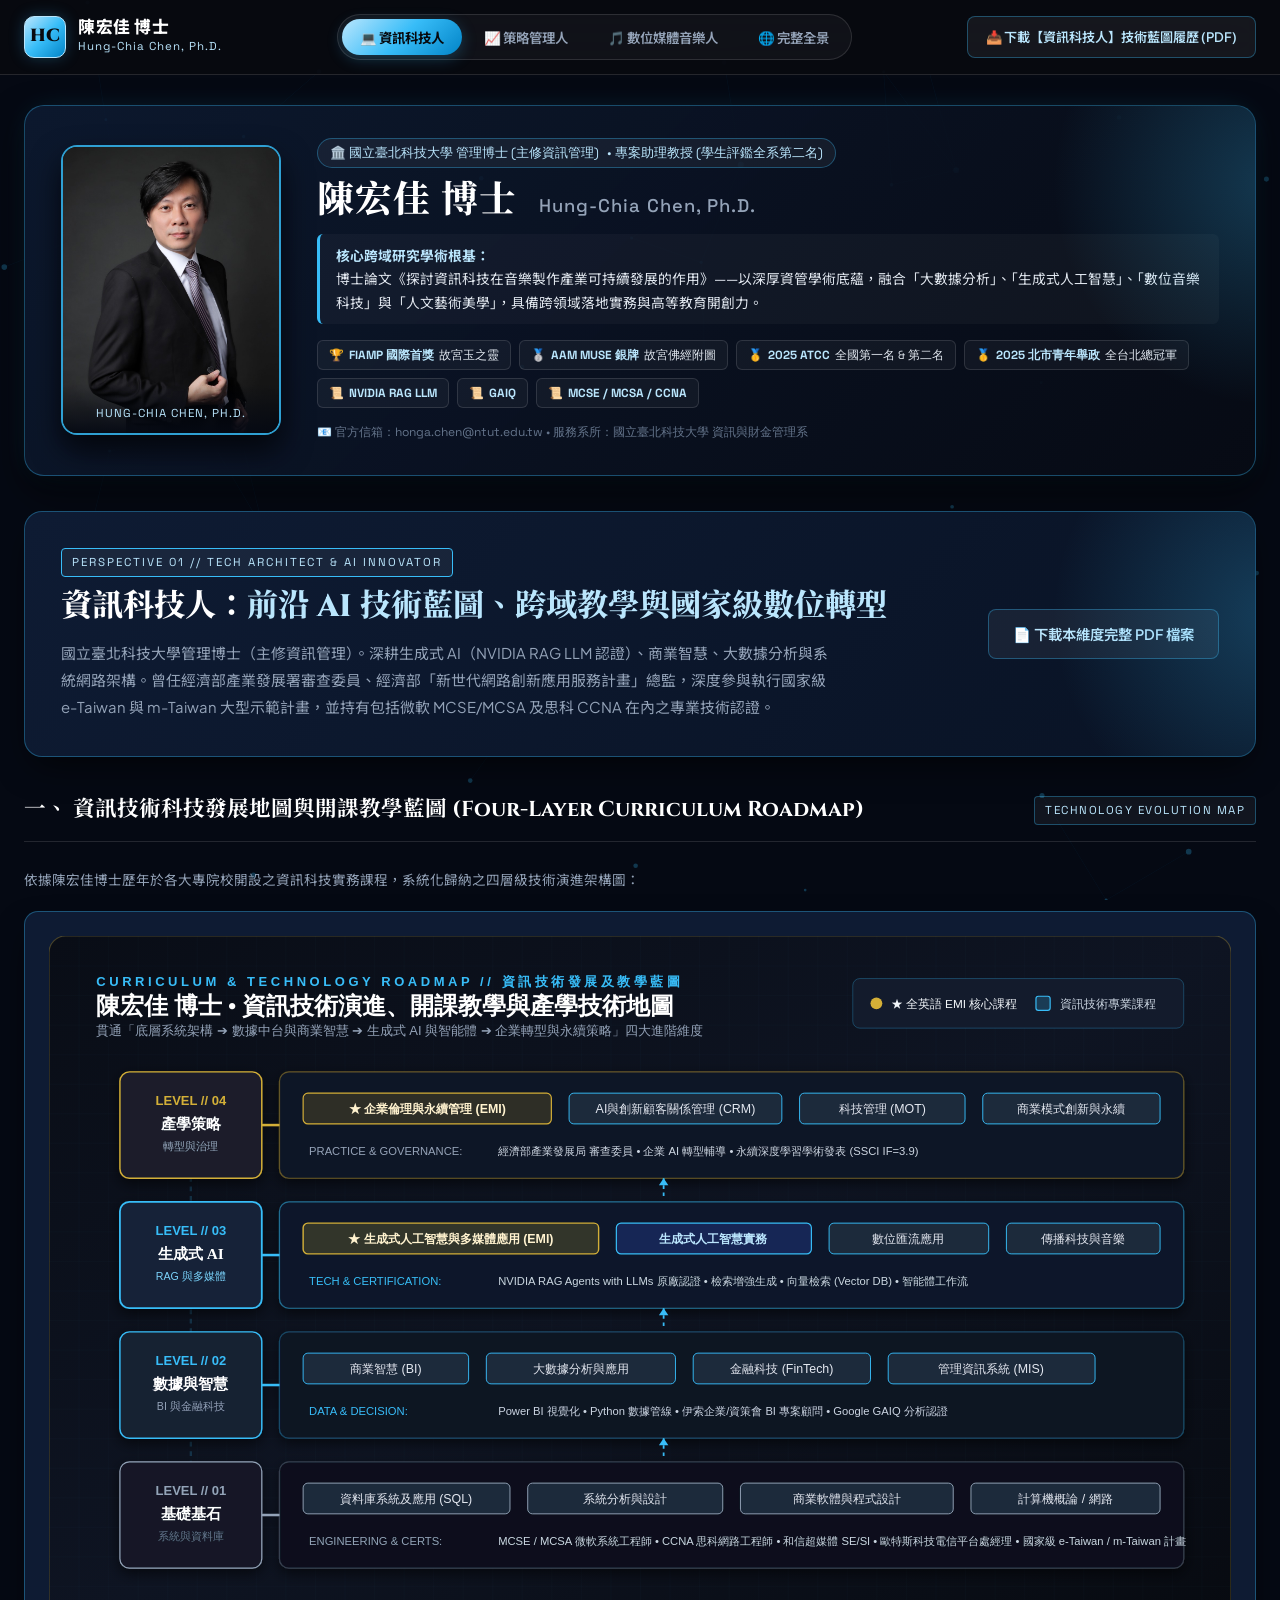
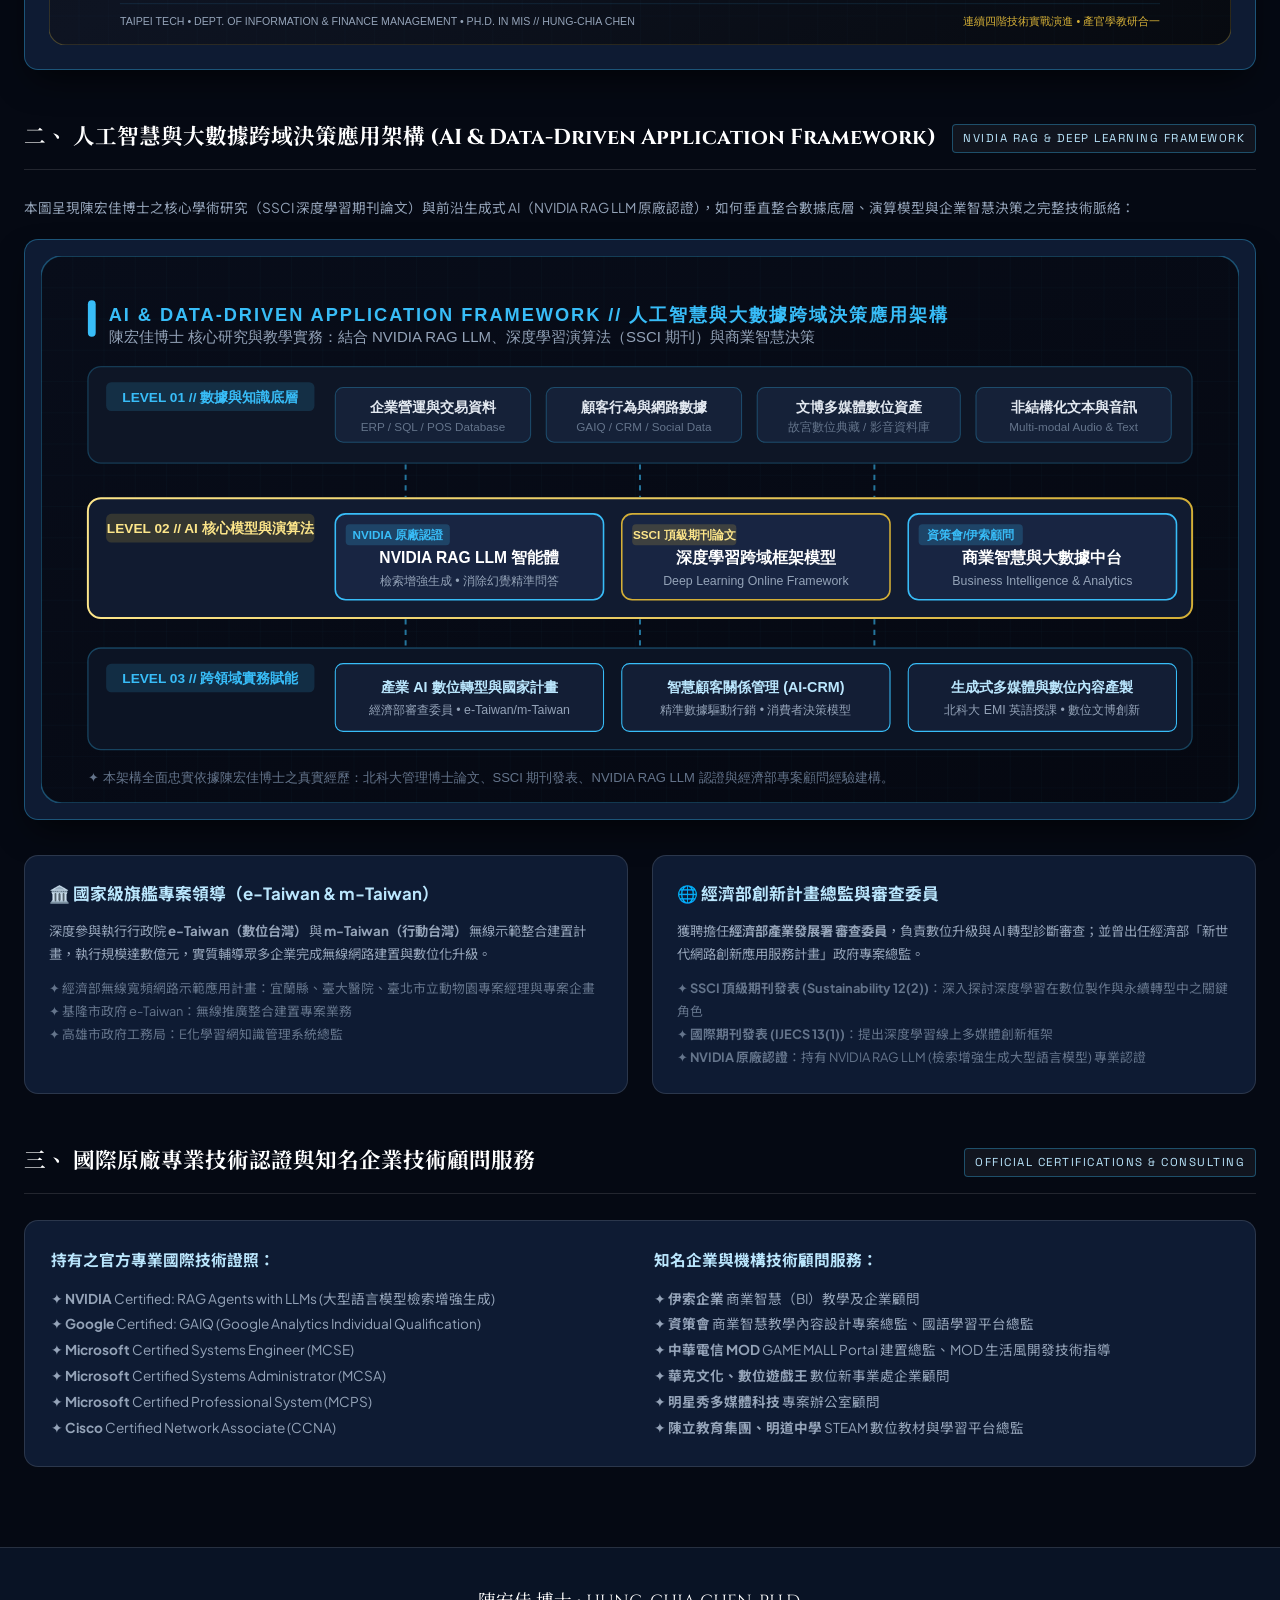
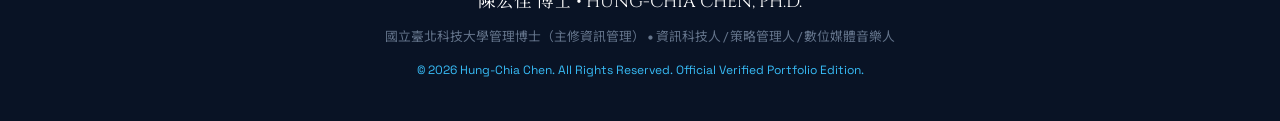
==== commit 9717a120: "Add full comprehensive portfolio PDF and link to holistic profile view" ====
--- a/index.html
+++ b/index.html
@@ -998,8 +998,8 @@
             </p>
           </div>
           <div>
-            <a href="downloads/Dr_Chen_Tech_AI_Portfolio.pdf" download class="btn-download-pdf" style="padding:12px 24px; font-size:0.9rem;">
-              <span>📄 下載陳宏佳博士完整履歷 (PDF)</span>
+            <a href="downloads/Dr_Chen_Full_Comprehensive_Portfolio.pdf" download class="btn-download-pdf" style="padding:12px 24px; font-size:0.9rem;">
+              <span>📄 下載陳宏佳博士完整全景專業履歷 (PDF)</span>
             </a>
           </div>
         </div>
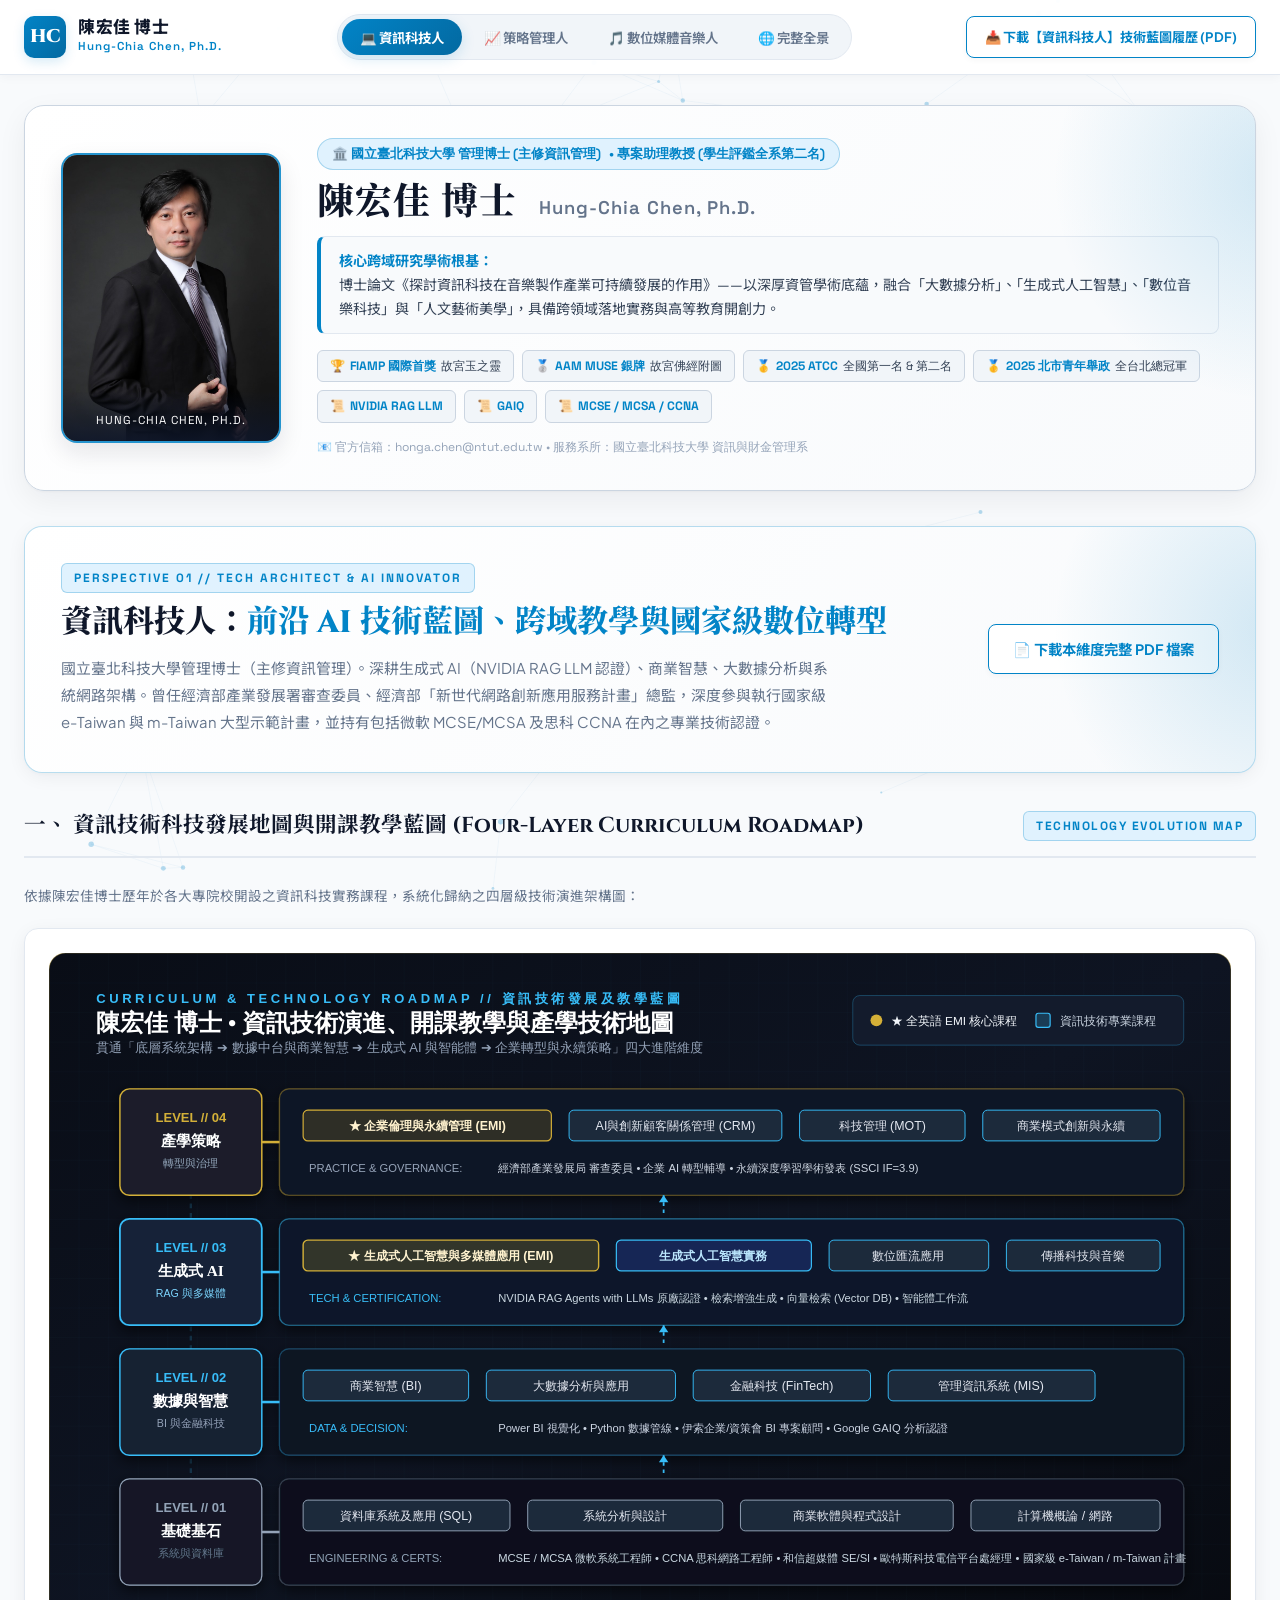
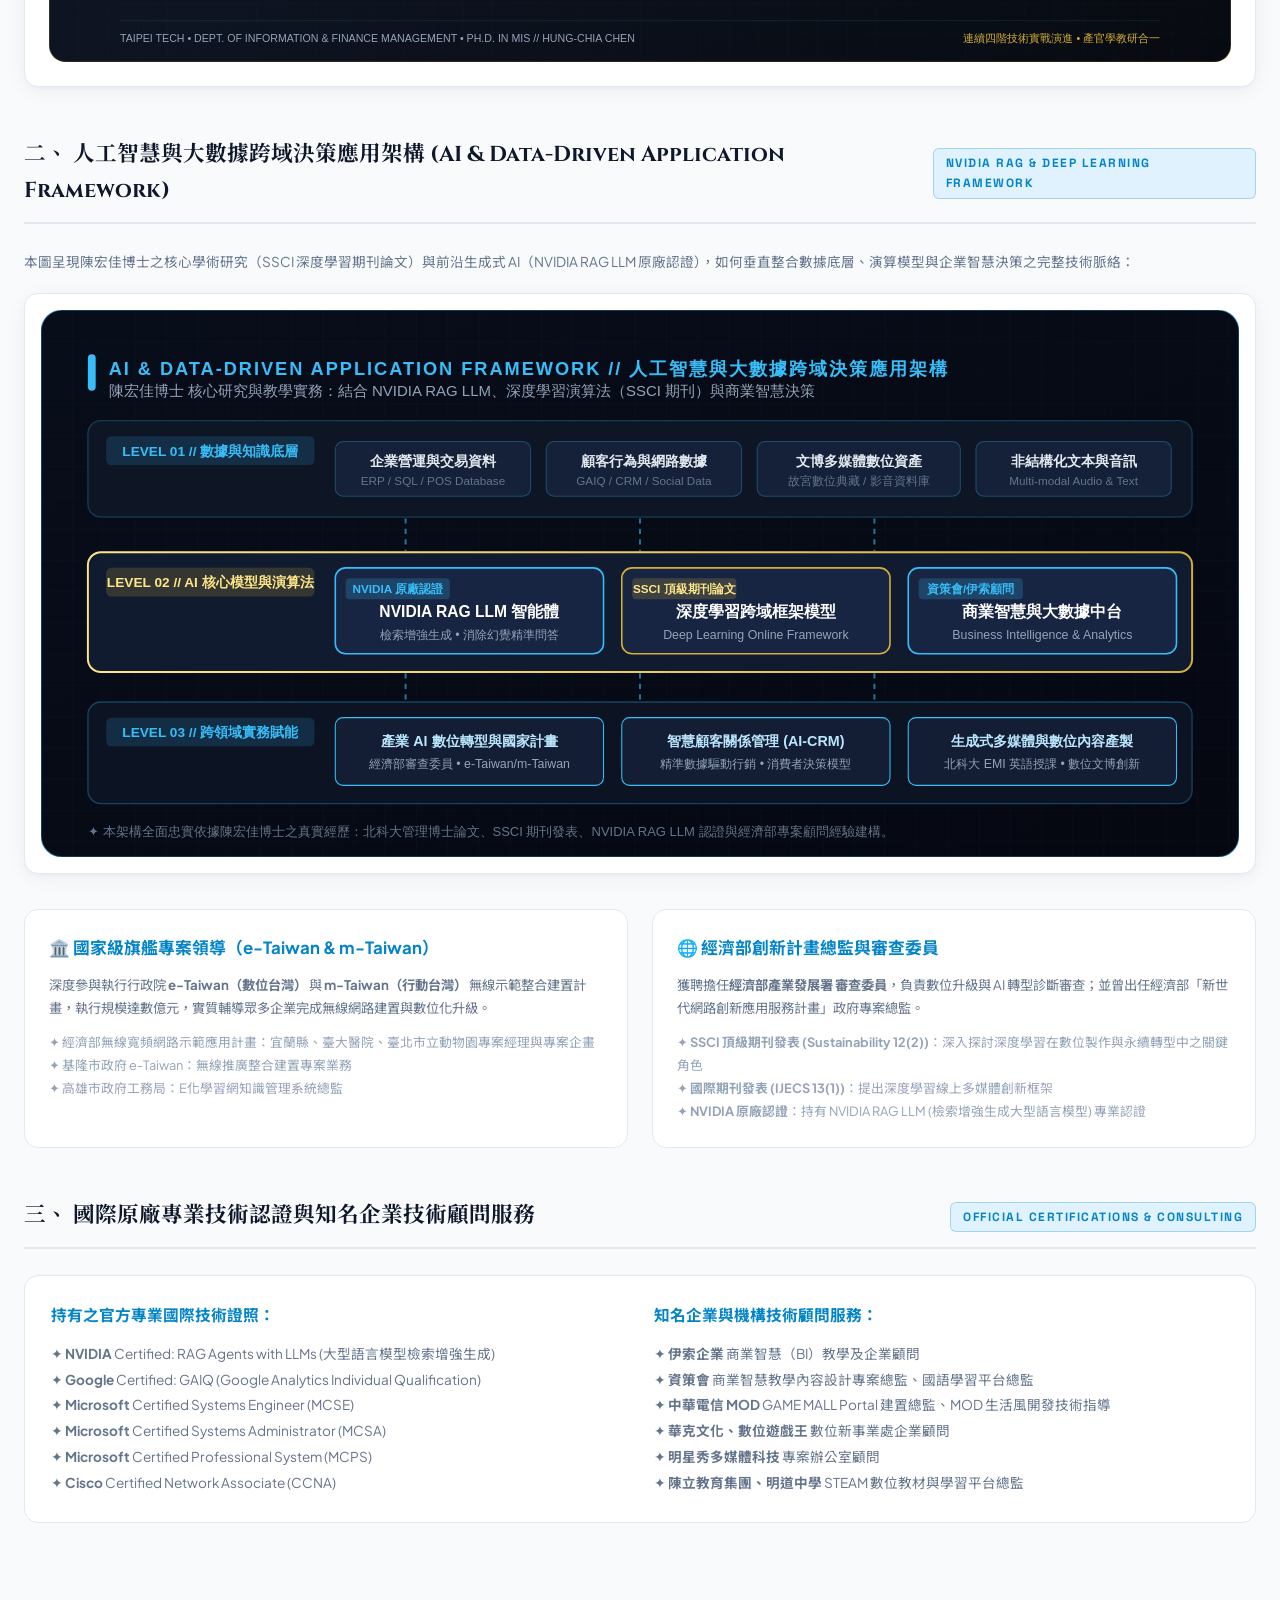
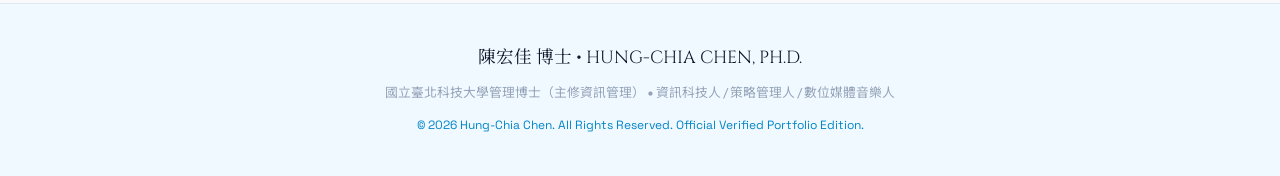
==== commit b2546348: "Transform entire portfolio website to modern executive bright light-themed design" ====
--- a/index.html
+++ b/index.html
@@ -102,7 +102,7 @@
         <div class="role-hero-banner">
           <div>
             <div class="sub-title-bar" style="margin:0 0 10px; border:none; padding:0;">
-              <span class="badge" style="letter-spacing:2px; border-color:#38BDF8; color:#BAE6FD;">PERSPECTIVE 01 // TECH ARCHITECT &amp; AI INNOVATOR</span>
+              <span class="badge" style="letter-spacing:2px;">PERSPECTIVE 01 // TECH ARCHITECT &amp; AI INNOVATOR</span>
             </div>
             <h2 class="role-hero-title">資訊科技人：<span>前沿 AI 技術藍圖、跨域教學與國家級數位轉型</span></h2>
             <p class="role-hero-desc">
@@ -150,7 +150,7 @@
 
           <div style="display:grid; grid-template-columns:1fr 1fr; gap:24px; margin-top:28px;">
             <div style="background:var(--bg-card); border:1px solid var(--border-card); border-radius:14px; padding:24px;">
-              <h4 style="color:#BAE6FD; font-size:1.05rem; margin-bottom:10px;">🏛️ 國家級旗艦專案領導（e-Taiwan &amp; m-Taiwan）</h4>
+              <h4 style="color:var(--primary-accent); font-size:1.05rem; margin-bottom:10px;">🏛️ 國家級旗艦專案領導（e-Taiwan &amp; m-Taiwan）</h4>
               <p style="font-size:0.83rem; color:var(--text-muted); line-height:1.75; margin-bottom:12px;">
                 深度參與執行行政院 <strong>e-Taiwan（數位台灣）</strong> 與 <strong>m-Taiwan（行動台灣）</strong> 無線示範整合建置計畫，執行規模達數億元，實質輔導眾多企業完成無線網路建置與數位化升級。
               </p>
@@ -162,7 +162,7 @@
             </div>
 
             <div style="background:var(--bg-card); border:1px solid var(--border-card); border-radius:14px; padding:24px;">
-              <h4 style="color:#BAE6FD; font-size:1.05rem; margin-bottom:10px;">🌐 經濟部創新計畫總監與審查委員</h4>
+              <h4 style="color:var(--primary-accent); font-size:1.05rem; margin-bottom:10px;">🌐 經濟部創新計畫總監與審查委員</h4>
               <p style="font-size:0.83rem; color:var(--text-muted); line-height:1.75; margin-bottom:12px;">
                 獲聘擔任<strong>經濟部產業發展署 審查委員</strong>，負責數位升級與 AI 轉型診斷審查；並曾出任經濟部「新世代網路創新應用服務計畫」政府專案總監。
               </p>
@@ -185,7 +185,7 @@
           <div style="background:var(--bg-card); border:1px solid var(--border-card); border-radius:14px; padding:26px;">
             <div style="display:grid; grid-template-columns:1fr 1fr; gap:28px;">
               <div>
-                <h4 style="font-size:0.98rem; font-weight:700; color:#BAE6FD; margin-bottom:12px;">持有之官方專業國際技術證照：</h4>
+                <h4 style="font-size:0.98rem; font-weight:700; color:var(--primary-accent); margin-bottom:12px;">持有之官方專業國際技術證照：</h4>
                 <ul style="list-style:none; font-size:0.85rem; color:var(--text-muted); line-height:1.9;">
                   <li>✦ <strong>NVIDIA</strong> Certified: RAG Agents with LLMs (大型語言模型檢索增強生成)</li>
                   <li>✦ <strong>Google</strong> Certified: GAIQ (Google Analytics Individual Qualification)</li>
@@ -197,7 +197,7 @@
               </div>
 
               <div>
-                <h4 style="font-size:0.98rem; font-weight:700; color:#BAE6FD; margin-bottom:12px;">知名企業與機構技術顧問服務：</h4>
+                <h4 style="font-size:0.98rem; font-weight:700; color:var(--primary-accent); margin-bottom:12px;">知名企業與機構技術顧問服務：</h4>
                 <ul style="list-style:none; font-size:0.85rem; color:var(--text-muted); line-height:1.9;">
                   <li>✦ <strong>伊索企業</strong> 商業智慧（BI）教學及企業顧問</li>
                   <li>✦ <strong>資策會</strong> 商業智慧教學內容設計專案總監、國語學習平台總監</li>
@@ -222,7 +222,7 @@
         <div class="role-hero-banner">
           <div>
             <div class="sub-title-bar" style="margin:0 0 10px; border:none; padding:0;">
-              <span class="badge" style="letter-spacing:2px; border-color:#E5C07B; color:#FFF2D1;">PERSPECTIVE 02 // STRATEGY, ENTREPRENEURSHIP &amp; MENTORSHIP</span>
+              <span class="badge" style="letter-spacing:2px;">PERSPECTIVE 02 // STRATEGY, ENTREPRENEURSHIP &amp; MENTORSHIP</span>
             </div>
             <h2 class="role-hero-title">策略管理人：<span>兩岸創辦治理、金牌競賽指導與品牌行銷</span></h2>
             <p class="role-hero-desc">
@@ -246,7 +246,7 @@
           <div style="display:grid; grid-template-columns:repeat(3, 1fr); gap:20px; margin-bottom:35px;">
             <div style="background:var(--bg-card); border:1px solid var(--border-card); border-radius:14px; padding:24px;">
               <div style="font-size:1.3rem; margin-bottom:12px;">🏢</div>
-              <h4 style="font-size:1.05rem; color:#FFF; margin-bottom:8px;">創立晶鴻創意科技（台灣總部與大陸分公司）</h4>
+              <h4 style="font-size:1.05rem; color:var(--text-pure); margin-bottom:8px;">創立晶鴻創意科技（台灣總部與大陸分公司）</h4>
               <p style="font-size:0.83rem; color:var(--text-muted); line-height:1.7;">
                 創辦「晶鴻創意科技股份有限公司」並擔任<strong>執行長</strong>，設立<strong>台灣台北總部及大陸分公司</strong>，綜理跨兩岸之多媒體數位內容產製、數位音樂製作、電商平台運營與品牌數位行銷。經歷完整企業草創融資、兩岸團隊管理、現金流控制與跨國商務合作。
               </p>
@@ -254,7 +254,7 @@
 
             <div style="background:var(--bg-card); border:1px solid var(--border-card); border-radius:14px; padding:24px;">
               <div style="font-size:1.3rem; margin-bottom:12px;">💼</div>
-              <h4 style="font-size:1.05rem; color:#FFF; margin-bottom:8px;">電信與科技高階經理人歷練</h4>
+              <h4 style="font-size:1.05rem; color:var(--text-pure); margin-bottom:8px;">電信與科技高階經理人歷練</h4>
               <p style="font-size:0.83rem; color:var(--text-muted); line-height:1.7;">
                 歷任歐特斯科技<strong>電信平台事業處經理</strong>、華視-台灣夢工場科技<strong>動畫應用事業處經理</strong>、致茂電子-視動環球科技<strong>網點製作處經理</strong>、和信超媒體 <strong>SE / SI / Producer</strong>，深諳多事業體營運與專案治理。
               </p>
@@ -262,7 +262,7 @@
 
             <div style="background:var(--bg-card); border:1px solid var(--border-card); border-radius:14px; padding:24px;">
               <div style="font-size:1.3rem; margin-bottom:12px;">🤝</div>
-              <h4 style="font-size:1.05rem; color:#FFF; margin-bottom:8px;">產業公協會治理與社會職責</h4>
+              <h4 style="font-size:1.05rem; color:var(--text-pure); margin-bottom:8px;">產業公協會治理與社會職責</h4>
               <p style="font-size:0.83rem; color:var(--text-muted); line-height:1.7;">
                 擔任<strong>台北市流行音樂產業工會第一、二屆副理事長</strong>，協助產官學溝通與產業政策建言；並擔任 <strong>SOSA 台北市消費者電子商務協會技術顧問</strong>，具備產業公協會組織治理視角。
               </p>
@@ -278,27 +278,27 @@
           </div>
 
           <div style="background:var(--bg-card); border:1px solid var(--primary-border); border-radius:14px; padding:24px;">
-            <div style="display:grid; grid-template-columns:140px 1.5fr 1fr; align-items:center; gap:16px; padding:14px 0; border-bottom:1px solid rgba(255,255,255,0.06);">
+            <div style="display:grid; grid-template-columns:140px 1.5fr 1fr; align-items:center; gap:16px; padding:14px 0; border-bottom:1px solid var(--border-card);">
               <div class="award-badge-pill" style="text-align:center;">全國雙料冠亞軍</div>
-              <div style="font-weight:700; color:#FFF;">2025 ATCC 第22屆 全國大專院校商業個案大賽</div>
+              <div style="font-weight:700; color:var(--text-pure);">2025 ATCC 第22屆 全國大專院校商業個案大賽</div>
               <div style="font-size:0.82rem; color:var(--text-muted);">指導北科大團隊於安通組包辦<strong>全國第一名與全國第二名</strong>。</div>
             </div>
 
-            <div style="display:grid; grid-template-columns:140px 1.5fr 1fr; align-items:center; gap:16px; padding:14px 0; border-bottom:1px solid rgba(255,255,255,0.06);">
+            <div style="display:grid; grid-template-columns:140px 1.5fr 1fr; align-items:center; gap:16px; padding:14px 0; border-bottom:1px solid var(--border-card);">
               <div class="award-badge-pill" style="text-align:center;">全國第二名</div>
-              <div style="font-weight:700; color:#FFF;">2026 ATCC 第23屆 全國大專院校商業個案大賽</div>
+              <div style="font-weight:700; color:var(--text-pure);">2026 ATCC 第23屆 全國大專院校商業個案大賽</div>
               <div style="font-size:0.82rem; color:var(--text-muted);">持續帶領跨系菁英團隊叩關全國決賽，榮獲<strong>全國第二名</strong>。</div>
             </div>
 
-            <div style="display:grid; grid-template-columns:140px 1.5fr 1fr; align-items:center; gap:16px; padding:14px 0; border-bottom:1px solid rgba(255,255,255,0.06);">
+            <div style="display:grid; grid-template-columns:140px 1.5fr 1fr; align-items:center; gap:16px; padding:14px 0; border-bottom:1px solid var(--border-card);">
               <div class="award-badge-pill" style="text-align:center;">全台北總冠軍</div>
-              <div style="font-weight:700; color:#FFF;">2025 臺北市青年局 青年舉政提案競賽</div>
+              <div style="font-weight:700; color:var(--text-pure);">2025 臺北市青年局 青年舉政提案競賽</div>
               <div style="font-size:0.82rem; color:var(--text-muted);">指導學生團隊以創新青年政策提案，勇奪<strong>全台北市第一名總冠軍</strong>。</div>
             </div>
 
             <div style="display:grid; grid-template-columns:140px 1.5fr 1fr; align-items:center; gap:16px; padding:14px 0;">
               <div class="award-badge-pill" style="text-align:center;">黑客松 佳作</div>
-              <div style="font-weight:700; color:#FFF;">2024 觀光盃 OpenData 黑客松（交通部）/ TBSA 全國大賽</div>
+              <div style="font-weight:700; color:var(--text-pure);">2024 觀光盃 OpenData 黑客松（交通部）/ TBSA 全國大賽</div>
               <div style="font-size:0.82rem; color:var(--text-muted);">榮獲交通部佳作、2024 ATCC 全國六強、TBSA 全國創新服務組佳作。</div>
             </div>
           </div>
@@ -313,21 +313,21 @@
 
           <div style="display:grid; grid-template-columns:repeat(3, 1fr); gap:20px;">
             <div style="background:var(--bg-card); border:1px solid var(--border-card); border-radius:14px; padding:22px;">
-              <h4 style="font-size:1rem; color:#FFF; margin-bottom:8px;">💡 創新創業與商業模式推演</h4>
+              <h4 style="font-size:1rem; color:var(--text-pure); margin-bottom:8px;">💡 創新創業與商業模式推演</h4>
               <p style="font-size:0.82rem; color:var(--text-muted); line-height:1.7;">
                 講授管理學 (EMI)、策略管理、創新管理與精實創業，結合理論與真實商業案例，指導學生建構商業模式九宮格與精實創業驗證。
               </p>
             </div>
 
             <div style="background:var(--bg-card); border:1px solid var(--border-card); border-radius:14px; padding:22px;">
-              <h4 style="font-size:1rem; color:#FFF; margin-bottom:8px;">📊 大數據行銷與消費者洞察</h4>
+              <h4 style="font-size:1rem; color:var(--text-pure); margin-bottom:8px;">📊 大數據行銷與消費者洞察</h4>
               <p style="font-size:0.82rem; color:var(--text-muted); line-height:1.7;">
                 講授數據驅動行銷、顧客關係管理 (CRM)、消費者行為與網路廣告分析；長年受邀至國立空中大學講授數位行銷新思維。
               </p>
             </div>
 
             <div style="background:var(--bg-card); border:1px solid var(--border-card); border-radius:14px; padding:22px;">
-              <h4 style="font-size:1rem; color:#FFF; margin-bottom:8px;">💎 品牌定位與企業策略治理</h4>
+              <h4 style="font-size:1rem; color:var(--text-pure); margin-bottom:8px;">💎 品牌定位與企業策略治理</h4>
               <p style="font-size:0.82rem; color:var(--text-muted); line-height:1.7;">
                 主導極上教育集團 CIS 企業識別設計、遠雄人文博物館網路行銷 KOL 專案、雀巢能恩奶粉網路行銷與京華城 KIOSK 電子商務系統整合。
               </p>
@@ -346,7 +346,7 @@
         <div class="role-hero-banner">
           <div>
             <div class="sub-title-bar" style="margin:0 0 10px; border:none; padding:0;">
-              <span class="badge" style="letter-spacing:2px; border-color:#D4AF37; color:#FDE68A;">PERSPECTIVE 03 // SOUND &amp; DIGITAL MEDIA PRODUCER</span>
+              <span class="badge" style="letter-spacing:2px;">PERSPECTIVE 03 // SOUND &amp; DIGITAL MEDIA PRODUCER</span>
             </div>
             <h2 class="role-hero-title">數位媒體音樂人：<span>白金金曲、影音編導與國際影音大獎</span></h2>
             <p class="role-hero-desc">
@@ -453,7 +453,7 @@
                 <div style="font-family:var(--font-mono); font-size:0.75rem; color:var(--primary-accent); letter-spacing:1px; margin-bottom:4px;">
                   AVICOM / ICOM • PARIS, FRANCE
                 </div>
-                <h4 style="font-size:1.15rem; font-weight:700; color:#FFF;">法國巴黎 FIAMP 國際影音大獎 • 最高榮譽首獎</h4>
+                <h4 style="font-size:1.15rem; font-weight:700; color:var(--text-pure);">法國巴黎 FIAMP 國際影音大獎 • 最高榮譽首獎</h4>
               </div>
               <div class="award-medal-hero-display">
                 <img src="assets/medal_fiamp_grandprix.svg" alt="FIAMP Grand Prix Gold Medal">
@@ -465,10 +465,10 @@
 
             <div class="award-grand-card silver">
               <div>
-                <div style="font-family:var(--font-mono); font-size:0.75rem; color:#94A3B8; letter-spacing:1px; margin-bottom:4px;">
+                <div style="font-family:var(--font-mono); font-size:0.75rem; color:var(--text-muted); letter-spacing:1px; margin-bottom:4px;">
                   AMERICAN ALLIANCE OF MUSEUMS • USA
                 </div>
-                <h4 style="font-size:1.15rem; font-weight:700; color:#FFF;">美國博物館協會 AAM MUSE Awards • 銀牌獎 (Silver)</h4>
+                <h4 style="font-size:1.15rem; font-weight:700; color:var(--text-pure);">美國博物館協會 AAM MUSE Awards • 銀牌獎 (Silver)</h4>
               </div>
               <div class="award-medal-hero-display">
                 <img src="assets/medal_aam_muse_silver.svg" alt="AAM MUSE Silver Medal">
@@ -898,7 +898,7 @@
               <div class="cdrom-visual-wrap">
                 <img src="assets/cdrom_packaging_jade.svg" alt="故宮玉之靈 CD-ROM 包裝">
               </div>
-              <div style="font-family:var(--font-display); font-size:1.1rem; font-weight:700; color:#FFF; margin-bottom:4px;">
+              <div style="font-family:var(--font-display); font-size:1.1rem; font-weight:700; color:var(--text-pure); margin-bottom:4px;">
                 國立故宮博物院《玉之靈》多媒體光碟與網站
               </div>
               <div style="font-family:var(--font-mono); font-size:0.78rem; color:var(--primary-accent); margin-bottom:8px;">
@@ -914,10 +914,10 @@
               <div class="cdrom-visual-wrap">
                 <img src="assets/cdrom_packaging_buddha.svg" alt="故宮佛經附圖 CD-ROM 包裝">
               </div>
-              <div style="font-family:var(--font-display); font-size:1.1rem; font-weight:700; color:#FFF; margin-bottom:4px;">
+              <div style="font-family:var(--font-display); font-size:1.1rem; font-weight:700; color:var(--text-pure); margin-bottom:4px;">
                 故宮《佛經附圖：藏漢藝術小品》多媒體光碟
               </div>
-              <div style="font-family:var(--font-mono); font-size:0.78rem; color:#94A3B8; margin-bottom:8px;">
+              <div style="font-family:var(--font-mono); font-size:0.78rem; color:var(--text-muted); font-weight:600; margin-bottom:8px;">
                 🥈 美國 AAM 繆司獎銀牌 (MUSE SILVER AWARD)
               </div>
               <p style="font-size:0.8rem; color:var(--text-muted); line-height:1.65;">
@@ -930,7 +930,7 @@
               <div class="cdrom-visual-wrap">
                 <img src="assets/cdrom_packaging_khan.svg" alt="故宮大汗的世紀 CD-ROM 包裝">
               </div>
-              <div style="font-family:var(--font-display); font-size:1.1rem; font-weight:700; color:#FFF; margin-bottom:4px;">
+              <div style="font-family:var(--font-display); font-size:1.1rem; font-weight:700; color:var(--text-pure); margin-bottom:4px;">
                 故宮《大汗的世紀－蒙元時代書畫藝術》光碟
               </div>
               <div style="font-family:var(--font-mono); font-size:0.78rem; color:var(--primary-accent); margin-bottom:8px;">
@@ -983,7 +983,7 @@
       <section id="roleBlockAll" class="role-section-block hidden-role">
         
         <!-- Holistic Hero Banner -->
-        <div class="role-hero-banner" style="border-color:var(--primary-accent); background:linear-gradient(135deg, #10162A 0%, #080C16 100%);">
+        <div class="role-hero-banner" style="border-color:var(--primary-border); background:linear-gradient(135deg, #FFFFFF 0%, #F8FAFC 100%);">
           <div>
             <div class="sub-title-bar" style="margin:0 0 10px; border:none; padding:0;">
               <span class="badge" style="letter-spacing:2px; border-color:var(--primary-light); color:var(--primary-light);">
@@ -1007,7 +1007,7 @@
         <!-- 4.1 三域鼎立樞紐 (Trinity Nexus Overview Cards) -->
         <div class="trinity-nexus-grid">
           <!-- Hub 1: Tech -->
-          <div class="trinity-domain-hub" style="border-top:3px solid #38BDF8;">
+          <div class="trinity-domain-hub" style="border-top:3px solid #0284C7;">
             <div class="trinity-hub-icon">💻</div>
             <div class="trinity-hub-title">資訊科技底蘊</div>
             <div class="trinity-hub-subtitle">DATA, AI &amp; INFRASTRUCTURE</div>
@@ -1020,7 +1020,7 @@
           </div>
 
           <!-- Hub 2: Strategy -->
-          <div class="trinity-domain-hub" style="border-top:3px solid #E5C07B;">
+          <div class="trinity-domain-hub" style="border-top:3px solid #B45309;">
             <div class="trinity-hub-icon">📈</div>
             <div class="trinity-hub-title">策略管理維度</div>
             <div class="trinity-hub-subtitle">ENTREPRENEURSHIP &amp; LEADERSHIP</div>
@@ -1033,7 +1033,7 @@
           </div>
 
           <!-- Hub 3: Media & Sound -->
-          <div class="trinity-domain-hub" style="border-top:3px solid #D4AF37;">
+          <div class="trinity-domain-hub" style="border-top:3px solid #854D0E;">
             <div class="trinity-hub-icon">🎵</div>
             <div class="trinity-hub-title">數位媒體音樂</div>
             <div class="trinity-hub-subtitle">DIGITAL CONTENT &amp; PRODUCTION</div>
@@ -1065,7 +1065,7 @@
             <tbody>
               <tr>
                 <td>
-                  <strong style="color:#BAE6FD;">【科技 × 管理】</strong><br>
+                  <strong style="color:#0284C7;">【科技 × 管理】</strong><br>
                   <small style="color:var(--text-muted);">AI 決策與數位轉型</small>
                 </td>
                 <td>商業智慧 (BI)、大數據分析、生成式 AI (RAG)、企業級 ERP/CRM 整合、雲端資料架構。</td>
@@ -1077,7 +1077,7 @@
               </tr>
               <tr>
                 <td>
-                  <strong style="color:#FDE68A;">【科技 × 影音】</strong><br>
+                  <strong style="color:#0284C7;">【科技 × 影音】</strong><br>
                   <small style="color:var(--text-muted);">數位典藏與 AI 影音科技</small>
                 </td>
                 <td>多媒體系統整合、數位環繞音訊工程、深度學習音樂演算法 (Deep Learning)、互動式 CD-ROM 引擎。</td>
@@ -1089,7 +1089,7 @@
               </tr>
               <tr>
                 <td>
-                  <strong style="color:#E5C07B;">【管理 × 影音】</strong><br>
+                  <strong style="color:#B45309;">【管理 × 影音】</strong><br>
                   <small style="color:var(--text-muted);">文化創意創業與 IP 運營</small>
                 </td>
                 <td>文創企業治理、跨兩岸供應鏈與分公司經營、娛樂公協會治理、全通路數位行銷、大型演藝專案管理。</td>
@@ -1102,7 +1102,7 @@
               </tr>
               <tr>
                 <td>
-                  <strong style="color:#FFF; text-shadow:0 0 10px var(--primary-accent);">【★ 三域大成頂峰】</strong><br>
+                  <strong style="color:#1D4ED8;">【★ 三域大成頂峰】</strong><br>
                   <small style="color:var(--primary-light);">科技＋管理＋人文藝術</small>
                 </td>
                 <td>管理學博士學術厚度、商業模式推演、跨領域教學設計、跨學科高階簡報說服力。</td>
@@ -1260,7 +1260,7 @@
                 <h4>💻 進入【資訊科技人】專屬頁面 ➔</h4>
                 <p>探索生成式 AI、NVIDIA RAG LLM、四階前沿技術地圖與國家級 e-Taiwan/m-Taiwan 計畫詳情。</p>
               </div>
-              <span style="font-family:var(--font-mono); font-size:0.75rem; color:#38BDF8; margin-top:10px;">檢視技術履歷與開課地圖</span>
+              <span style="font-family:var(--font-mono); font-size:0.75rem; color:#0284C7; margin-top:10px;">檢視技術履歷與開課地圖</span>
             </a>
 
             <a href="#" class="role-jump-card" data-jump-role="strategy">
@@ -1268,7 +1268,7 @@
                 <h4>📈 進入【策略管理人】專屬頁面 ➔</h4>
                 <p>探索晶鴻創意科技兩岸創業治理、ATCC 全國連霸奪冠歷程與品牌行銷實務。</p>
               </div>
-              <span style="font-family:var(--font-mono); font-size:0.75rem; color:#E5C07B; margin-top:10px;">檢視商戰創業與金牌指導</span>
+              <span style="font-family:var(--font-mono); font-size:0.75rem; color:#B45309; margin-top:10px;">檢視商戰創業與金牌指導</span>
             </a>
 
             <a href="#" class="role-jump-card" data-jump-role="media">
@@ -1276,7 +1276,7 @@
                 <h4>🎵 進入【數位媒體音樂人】專屬頁面 ➔</h4>
                 <p>探索法國巴黎 FIAMP 國際首獎、故宮光碟專案與 13 張白金唱片 3D 黑膠滑出互動藝廊。</p>
               </div>
-              <span style="font-family:var(--font-mono); font-size:0.75rem; color:#D4AF37; margin-top:10px;">檢視白金黑膠與國際大獎</span>
+              <span style="font-family:var(--font-mono); font-size:0.75rem; color:#854D0E; margin-top:10px;">檢視白金黑膠與國際大獎</span>
             </a>
           </div>
         </div>
--- a/css/style.css
+++ b/css/style.css
@@ -1,6 +1,6 @@
 /* ==========================================================================
    Dr. Hung-Chia Chen (陳宏佳 博士)
-   Official Masterpiece Portfolio System
+   Official Masterpiece Portfolio System - Executive Bright Light Design
    Sequence: 資訊科技人 -> 策略管理人 -> 數位媒體音樂人 -> 完整全景跨域綜效
    Strictly Grounded in Official Academic & Industry Credentials
    ========================================================================== */
@@ -8,89 +8,94 @@
 @import url('https://fonts.googleapis.com/css2?family=Cinzel:wght@600;700;800;900&family=Playfair+Display:ital,wght@0,600;0,700;0,800;1,600&family=Plus+Jakarta+Sans:wght@300;400;500;600;700;800&family=Noto+Serif+TC:wght@500;600;700;900&family=Noto+Sans+TC:wght@300;400;500;600;700;900&family=Space+Grotesk:wght@400;500;600;700&display=swap');
 
 :root {
-  /* Default Tech Palette (Initial Active: 資訊科技人) */
-  --bg-deep: #050913;
-  --bg-surface: #091325;
-  --bg-card: #0E1B33;
-  --bg-card-hover: #152749;
+  /* Default Executive Bright Palette (Initial Active: 資訊科技人) */
+  --bg-deep: #F8FAFC;
+  --bg-surface: #F1F5F9;
+  --bg-card: #FFFFFF;
+  --bg-card-hover: #FFFFFF;
   
-  --primary-accent: #38BDF8;
-  --primary-light: #BAE6FD;
-  --primary-glow: rgba(56, 189, 248, 0.25);
-  --primary-border: rgba(56, 189, 248, 0.35);
-  --primary-border-bright: rgba(56, 189, 248, 0.85);
-  --role-accent-grad: linear-gradient(135deg, #BAE6FD 0%, #38BDF8 50%, #0284C7 100%);
-
-  --text-pure: #FFFFFF;
-  --text-main: #E2E8F0;
-  --text-muted: #94A3B8;
-  --text-dim: #64748B;
-  --border-subtle: rgba(255, 255, 255, 0.08);
-  --border-card: rgba(255, 255, 255, 0.12);
+  --primary-accent: #0284C7;
+  --primary-light: #0369A1;
+  --primary-tint: #E0F2FE;
+  --primary-glow: rgba(2, 132, 199, 0.16);
+  --primary-border: rgba(2, 132, 199, 0.28);
+  --primary-border-bright: rgba(2, 132, 199, 0.85);
+  --role-accent-grad: linear-gradient(135deg, #0284C7 0%, #0369A1 100%);
+
+  --text-pure: #0F172A;
+  --text-main: #334155;
+  --text-muted: #64748B;
+  --text-dim: #94A3B8;
+  --border-subtle: rgba(0, 0, 0, 0.06);
+  --border-card: #E2E8F0;
 
   --font-display: 'Cinzel', 'Noto Serif TC', serif;
   --font-serif: 'Playfair Display', 'Noto Serif TC', serif;
   --font-sans: 'Plus Jakarta Sans', 'Noto Sans TC', sans-serif;
   --font-mono: 'Space Grotesk', monospace;
 
-  --shadow-card: 0 15px 35px -10px rgba(0, 0, 0, 0.7);
-  --shadow-glow: 0 0 40px -10px var(--primary-glow);
-}
-
-/* Role 1: 資訊科技人 (Cybernetic Blueprint & Tech Sapphire) */
+  --shadow-card: 0 4px 20px -2px rgba(15, 23, 42, 0.07), 0 2px 6px -1px rgba(15, 23, 42, 0.03);
+  --shadow-glow: 0 10px 25px -5px var(--primary-glow);
+}
+
+/* Role 1: 資訊科技人 (Sapphire & Ice-Blue Executive Light) */
 body.role-tech {
-  --bg-deep: #050913;
-  --bg-surface: #091325;
-  --bg-card: #0E1B33;
-  --bg-card-hover: #152749;
-  --primary-accent: #38BDF8;
-  --primary-light: #BAE6FD;
-  --primary-glow: rgba(56, 189, 248, 0.25);
-  --primary-border: rgba(56, 189, 248, 0.35);
-  --primary-border-bright: rgba(56, 189, 248, 0.85);
-  --role-accent-grad: linear-gradient(135deg, #BAE6FD 0%, #38BDF8 50%, #0284C7 100%);
-}
-
-/* Role 2: 策略管理人 (Executive Laurel Gold & Obsidian Boardroom) */
+  --bg-deep: #F8FAFC;
+  --bg-surface: #F0F9FF;
+  --bg-card: #FFFFFF;
+  --bg-card-hover: #FFFFFF;
+  --primary-accent: #0284C7;
+  --primary-light: #0369A1;
+  --primary-tint: #E0F2FE;
+  --primary-glow: rgba(2, 132, 199, 0.16);
+  --primary-border: rgba(2, 132, 199, 0.28);
+  --primary-border-bright: rgba(2, 132, 199, 0.85);
+  --role-accent-grad: linear-gradient(135deg, #0284C7 0%, #0369A1 100%);
+}
+
+/* Role 2: 策略管理人 (Executive Laurel Amber Bronze Light) */
 body.role-strategy {
-  --bg-deep: #0A0A0F;
-  --bg-surface: #12111A;
-  --bg-card: #181624;
-  --bg-card-hover: #221F33;
-  --primary-accent: #E5C07B;
-  --primary-light: #FFF2D1;
-  --primary-glow: rgba(229, 192, 123, 0.22);
-  --primary-border: rgba(229, 192, 123, 0.35);
-  --primary-border-bright: rgba(229, 192, 123, 0.85);
-  --role-accent-grad: linear-gradient(135deg, #FFF2D1 0%, #E5C07B 50%, #B89047 100%);
-}
-
-/* Role 3: 數位媒體音樂人 (Studio Vinyl Gold & Analog Warmth) */
+  --bg-deep: #FAF9F6;
+  --bg-surface: #FFFBEB;
+  --bg-card: #FFFFFF;
+  --bg-card-hover: #FFFFFF;
+  --primary-accent: #B45309;
+  --primary-light: #92400E;
+  --primary-tint: #FEF3C7;
+  --primary-glow: rgba(180, 83, 9, 0.16);
+  --primary-border: rgba(180, 83, 9, 0.28);
+  --primary-border-bright: rgba(180, 83, 9, 0.85);
+  --role-accent-grad: linear-gradient(135deg, #B45309 0%, #D97706 100%);
+}
+
+/* Role 3: 數位媒體音樂人 (Studio Warm Vinyl Gold Light) */
 body.role-media {
-  --bg-deep: #08090D;
-  --bg-surface: #0F1218;
-  --bg-card: #141720;
-  --bg-card-hover: #1D2230;
-  --primary-accent: #D4AF37;
-  --primary-light: #FDE68A;
-  --primary-glow: rgba(212, 175, 55, 0.22);
-  --primary-border: rgba(212, 175, 55, 0.35);
-  --primary-border-bright: rgba(212, 175, 55, 0.85);
-  --role-accent-grad: linear-gradient(135deg, #FDE68A 0%, #D4AF37 50%, #B38F26 100%);
-}
-
-/* Role 4: 完整全景策展 (Synergy Hologram Prism) */
+  --bg-deep: #FAF9F5;
+  --bg-surface: #FEFCE8;
+  --bg-card: #FFFFFF;
+  --bg-card-hover: #FFFFFF;
+  --primary-accent: #854D0E;
+  --primary-light: #713F12;
+  --primary-tint: #FEF9C3;
+  --primary-glow: rgba(133, 77, 14, 0.16);
+  --primary-border: rgba(133, 77, 14, 0.28);
+  --primary-border-bright: rgba(133, 77, 14, 0.85);
+  --role-accent-grad: linear-gradient(135deg, #854D0E 0%, #B45309 100%);
+}
+
+/* Role 4: 完整全景策展 (Academic Royal Blue & Gold Synergy Light) */
 body.role-all {
-  --bg-deep: #070913;
-  --bg-surface: #0D1322;
-  --bg-card: #121A2E;
-  --bg-card-hover: #1A2540;
-  --primary-accent: #38BDF8;
-  --primary-light: #FDE68A;
-  --primary-glow: rgba(56, 189, 248, 0.25);
-  --primary-border: rgba(212, 175, 55, 0.4);
-  --primary-border-bright: rgba(56, 189, 248, 0.9);
-  --role-accent-grad: linear-gradient(135deg, #FDE68A 0%, #38BDF8 50%, #E5C07B 100%);
+  --bg-deep: #F8FAFC;
+  --bg-surface: #EFF6FF;
+  --bg-card: #FFFFFF;
+  --bg-card-hover: #FFFFFF;
+  --primary-accent: #1D4ED8;
+  --primary-light: #1E40AF;
+  --primary-tint: #DBEAFE;
+  --primary-glow: rgba(29, 78, 216, 0.16);
+  --primary-border: rgba(29, 78, 216, 0.28);
+  --primary-border-bright: rgba(29, 78, 216, 0.85);
+  --role-accent-grad: linear-gradient(135deg, #1D4ED8 0%, #0284C7 50%, #B45309 100%);
 }
 
 /* -------------------------------------------------------------
@@ -141,17 +146,17 @@
   height: 100vh;
   pointer-events: none;
   z-index: 0;
-  opacity: 0.65;
+  opacity: 0.6;
 }
 
 /* ==========================================================================
-   CINEMATIC SHUTTER TRANSITION OVERLAY
+   CINEMATIC SHUTTER TRANSITION OVERLAY (LIGHT LUXURY)
    ========================================================================== */
 .transition-shutter-overlay {
   position: fixed;
   inset: 0;
   z-index: 9999;
-  background: rgba(5, 7, 12, 0.94);
+  background: rgba(248, 250, 252, 0.96);
   backdrop-filter: blur(28px);
   display: flex;
   flex-direction: column;
@@ -173,9 +178,9 @@
   position: absolute;
   left: 0;
   right: 0;
-  height: 2px;
+  height: 3px;
   background: var(--role-accent-grad);
-  box-shadow: 0 0 20px var(--primary-accent);
+  box-shadow: 0 0 15px var(--primary-accent);
   transition: transform 0.4s ease;
 }
 
@@ -199,12 +204,12 @@
   width: 110px;
   height: 110px;
   border-radius: 50%;
-  background: radial-gradient(circle, rgba(255,255,255,0.1), rgba(0,0,0,0.8));
+  background: radial-gradient(circle, #FFFFFF 0%, #F1F5F9 100%);
   border: 2px solid var(--primary-accent);
   display: flex;
   align-items: center;
   justify-content: center;
-  box-shadow: 0 0 45px var(--primary-glow), inset 0 0 25px var(--primary-glow);
+  box-shadow: 0 10px 30px var(--primary-glow), inset 0 0 20px rgba(255, 255, 255, 0.8);
   margin-bottom: 24px;
   position: relative;
   animation: pulseDisc 1.5s infinite ease-in-out;
@@ -212,7 +217,7 @@
 
 .shutter-emblem-icon {
   font-size: 2.5rem;
-  filter: drop-shadow(0 0 10px var(--primary-accent));
+  filter: drop-shadow(0 2px 8px var(--primary-glow));
 }
 
 .shutter-role-name {
@@ -221,7 +226,6 @@
   font-weight: 800;
   letter-spacing: 4px;
   color: var(--text-pure);
-  text-shadow: 0 0 30px var(--primary-accent);
   margin-bottom: 8px;
   transform: translateY(10px);
   transition: transform 0.35s ease;
@@ -234,29 +238,30 @@
 .shutter-subtitle {
   font-family: var(--font-mono);
   font-size: 0.85rem;
-  color: var(--primary-light);
+  color: var(--primary-accent);
+  font-weight: 700;
   letter-spacing: 3px;
   text-transform: uppercase;
-  opacity: 0.85;
 }
 
 @keyframes pulseDisc {
-  0%, 100% { transform: scale(1); box-shadow: 0 0 35px var(--primary-glow); }
-  50% { transform: scale(1.08); box-shadow: 0 0 60px var(--primary-accent); }
+  0%, 100% { transform: scale(1); box-shadow: 0 8px 25px var(--primary-glow); }
+  50% { transform: scale(1.06); box-shadow: 0 12px 35px var(--primary-glow); }
 }
 
 /* ==========================================================================
-   ROLE CONTROL HEADER
+   ROLE CONTROL HEADER (BRIGHT FROSTED GLASS)
    ========================================================================== */
 .role-control-header {
   position: sticky;
   top: 0;
   z-index: 1000;
-  background: rgba(8, 10, 15, 0.88);
+  background: rgba(255, 255, 255, 0.92);
   backdrop-filter: blur(20px);
   border-bottom: 1px solid var(--border-card);
+  box-shadow: 0 2px 10px rgba(15, 23, 42, 0.04);
   padding: 14px 0;
-  transition: border-color 0.3s ease;
+  transition: border-color 0.3s ease, background-color 0.3s ease;
 }
 
 .role-control-inner {
@@ -278,15 +283,14 @@
   height: 42px;
   border-radius: 10px;
   background: var(--role-accent-grad);
-  border: 1px solid var(--primary-light);
   display: flex;
   align-items: center;
   justify-content: center;
   font-family: var(--font-display);
   font-weight: 900;
-  font-size: 1.1rem;
-  color: #080A0F;
-  box-shadow: 0 0 15px var(--primary-glow);
+  font-size: 1.15rem;
+  color: #FFFFFF;
+  box-shadow: 0 4px 12px var(--primary-glow);
 }
 
 .brand-text h1 {
@@ -300,14 +304,15 @@
 .brand-text p {
   font-family: var(--font-mono);
   font-size: 0.72rem;
-  color: var(--primary-light);
+  font-weight: 600;
+  color: var(--primary-accent);
   letter-spacing: 1px;
 }
 
 .role-pill-tabs {
   display: flex;
   align-items: center;
-  background: rgba(255, 255, 255, 0.04);
+  background: #F1F5F9;
   border: 1px solid var(--border-card);
   border-radius: 40px;
   padding: 4px;
@@ -334,51 +339,52 @@
 
 .role-pill-btn:hover {
   color: var(--text-pure);
-  background: rgba(255, 255, 255, 0.06);
+  background: #E2E8F0;
 }
 
 .role-pill-btn.active {
   background: var(--role-accent-grad);
-  color: #07090E;
-  font-weight: 700;
-  box-shadow: 0 4px 15px var(--primary-glow);
+  color: #FFFFFF;
+  font-weight: 700;
+  box-shadow: 0 4px 14px var(--primary-glow);
 }
 
 .btn-download-pdf {
   display: inline-flex;
   align-items: center;
   gap: 8px;
-  background: rgba(255, 255, 255, 0.06);
-  border: 1px solid var(--primary-border);
-  color: var(--primary-light);
+  background: #FFFFFF;
+  border: 1.5px solid var(--primary-accent);
+  color: var(--primary-accent);
   font-family: var(--font-sans);
   font-size: 0.82rem;
-  font-weight: 600;
+  font-weight: 700;
   padding: 9px 18px;
   border-radius: 8px;
   text-decoration: none;
   transition: all 0.25s ease;
   white-space: nowrap;
+  box-shadow: 0 2px 6px rgba(15, 23, 42, 0.04);
 }
 
 .btn-download-pdf:hover {
   background: var(--primary-accent);
-  color: #080A0F;
+  color: #FFFFFF;
   border-color: var(--primary-accent);
   transform: translateY(-2px);
-  box-shadow: 0 6px 20px var(--primary-glow);
+  box-shadow: 0 6px 18px var(--primary-glow);
 }
 
 /* ==========================================================================
-   PERSONAL IMAGE MANAGEMENT PROFILE CARD (形象管理專屬卡片)
+   PERSONAL IMAGE MANAGEMENT PROFILE CARD (形象管理專屬卡片 - 高對比典雅亮色)
    ========================================================================== */
 .profile-identity-card {
-  background: linear-gradient(135deg, rgba(14, 27, 51, 0.85), rgba(7, 11, 20, 0.95));
-  border: 1px solid var(--primary-border);
+  background: linear-gradient(135deg, #FFFFFF 0%, #F8FAFC 100%);
+  border: 1px solid #CBD5E1;
   border-radius: 20px;
   padding: 32px 36px;
   margin-bottom: 35px;
-  box-shadow: 0 15px 35px rgba(0, 0, 0, 0.6), 0 0 30px -10px var(--primary-glow);
+  box-shadow: 0 10px 30px rgba(15, 23, 42, 0.06), 0 1px 3px rgba(15, 23, 42, 0.04);
   display: grid;
   grid-template-columns: 220px 1fr;
   gap: 36px;
@@ -405,8 +411,8 @@
   border-radius: 16px;
   overflow: hidden;
   border: 2px solid var(--primary-border-bright);
-  box-shadow: 0 15px 30px rgba(0, 0, 0, 0.7);
-  background: #000;
+  box-shadow: 0 10px 25px rgba(15, 23, 42, 0.1);
+  background: #F1F5F9;
 }
 
 .profile-photo-wrapper img {
@@ -422,12 +428,12 @@
   bottom: 0;
   left: 0;
   right: 0;
-  background: linear-gradient(to top, rgba(5,9,19,0.95), transparent);
+  background: linear-gradient(to top, rgba(15, 23, 42, 0.88), transparent);
   padding: 20px 12px 10px;
   text-align: center;
   font-family: var(--font-mono);
   font-size: 0.72rem;
-  color: var(--primary-light);
+  color: #FFFFFF;
   letter-spacing: 1px;
 }
 
@@ -443,10 +449,11 @@
   gap: 8px;
   font-family: var(--font-mono);
   font-size: 0.8rem;
-  color: var(--primary-light);
-  background: rgba(255, 255, 255, 0.05);
+  font-weight: 700;
+  color: var(--primary-accent);
+  background: var(--primary-tint);
   border: 1px solid var(--primary-border);
-  padding: 3px 12px;
+  padding: 4px 14px;
   border-radius: 20px;
   width: fit-content;
 }
@@ -463,23 +470,25 @@
 .profile-name-main span {
   font-size: 1.15rem;
   font-family: var(--font-mono);
-  font-weight: 500;
+  font-weight: 600;
   color: var(--text-muted);
   margin-left: 12px;
 }
 
 .profile-dissertation-box {
-  background: rgba(255, 255, 255, 0.03);
-  border-left: 3px solid var(--primary-accent);
-  padding: 10px 16px;
-  border-radius: 6px;
-  font-size: 0.86rem;
+  background: #F8FAFC;
+  border: 1px solid var(--border-card);
+  border-left: 4px solid var(--primary-accent);
+  padding: 12px 18px;
+  border-radius: 8px;
+  font-size: 0.88rem;
   color: var(--text-main);
   line-height: 1.7;
 }
 
 .profile-dissertation-box strong {
-  color: var(--primary-light);
+  color: var(--primary-accent);
+  font-weight: 700;
 }
 
 .profile-badges-row {
@@ -493,17 +502,18 @@
   display: inline-flex;
   align-items: center;
   gap: 5px;
-  padding: 4px 11px;
-  background: rgba(255, 255, 255, 0.04);
-  border: 1px solid var(--border-card);
+  padding: 5px 12px;
+  background: #F1F5F9;
+  border: 1px solid #CBD5E1;
   border-radius: 6px;
   font-family: var(--font-mono);
-  font-size: 0.74rem;
+  font-size: 0.76rem;
   color: var(--text-main);
 }
 
 .profile-cert-chip strong {
-  color: var(--primary-light);
+  color: var(--primary-accent);
+  font-weight: 700;
 }
 
 /* ==========================================================================
@@ -525,7 +535,7 @@
 }
 
 .role-hero-banner {
-  background: linear-gradient(135deg, var(--bg-card), var(--bg-surface));
+  background: linear-gradient(135deg, #FFFFFF 0%, #F8FAFC 100%);
   border: 1px solid var(--primary-border);
   border-radius: 18px;
   padding: 36px;
@@ -560,7 +570,7 @@
 }
 
 .role-hero-title span {
-  color: var(--primary-light);
+  color: var(--primary-accent);
 }
 
 .role-hero-desc {
@@ -574,7 +584,7 @@
   display: flex;
   align-items: center;
   justify-content: space-between;
-  border-bottom: 1px solid var(--border-card);
+  border-bottom: 2px solid var(--border-card);
   padding-bottom: 12px;
   margin-bottom: 26px;
 }
@@ -588,18 +598,18 @@
 
 .sub-title-bar .badge {
   font-family: var(--font-mono);
-  font-size: 0.72rem;
-  padding: 4px 10px;
-  border-radius: 4px;
-  background: rgba(255, 255, 255, 0.05);
+  font-size: 0.75rem;
+  font-weight: 700;
+  padding: 4px 12px;
+  border-radius: 6px;
+  background: var(--primary-tint);
   border: 1px solid var(--primary-border);
-  color: var(--primary-light);
+  color: var(--primary-accent);
   letter-spacing: 1.5px;
 }
 
 /* ==========================================================================
    DEDICATED HOLISTIC CROSS-DOMAIN SYNERGY SHOWCASE (#roleBlockAll)
-   (全新：系統化呈現跨領域整合、視覺設計、技能關係與跨領域應用多元性)
    ========================================================================== */
 /* Interactive Synergy Filter Bar */
 .synergy-filter-nav {
@@ -609,7 +619,7 @@
   gap: 10px;
   flex-wrap: wrap;
   margin-bottom: 35px;
-  background: rgba(255, 255, 255, 0.03);
+  background: #F1F5F9;
   padding: 8px 16px;
   border-radius: 40px;
   border: 1px solid var(--border-card);
@@ -636,15 +646,15 @@
 
 .synergy-pill-btn:hover {
   color: var(--text-pure);
-  background: rgba(255, 255, 255, 0.06);
+  background: #E2E8F0;
 }
 
 .synergy-pill-btn.active {
-  background: linear-gradient(135deg, rgba(56,189,248,0.2), rgba(212,175,55,0.2));
+  background: var(--role-accent-grad);
   border-color: var(--primary-accent);
-  color: #FFF;
-  font-weight: 700;
-  box-shadow: 0 0 15px var(--primary-glow);
+  color: #FFFFFF;
+  font-weight: 700;
+  box-shadow: 0 4px 14px var(--primary-glow);
 }
 
 /* Triple-Domain Triangle Relationship Graphic */
@@ -656,19 +666,20 @@
 }
 
 .trinity-domain-hub {
-  background: linear-gradient(145deg, var(--bg-card), rgba(8, 12, 22, 0.9));
+  background: #FFFFFF;
   border: 1px solid var(--border-card);
   border-radius: 16px;
   padding: 26px;
   position: relative;
   transition: all 0.3s ease;
   overflow: hidden;
+  box-shadow: 0 4px 16px rgba(15, 23, 42, 0.05);
 }
 
 .trinity-domain-hub:hover {
   transform: translateY(-4px);
   border-color: var(--primary-border-bright);
-  box-shadow: 0 15px 35px rgba(0,0,0,0.6);
+  box-shadow: 0 12px 28px rgba(15, 23, 42, 0.1);
 }
 
 .trinity-hub-icon {
@@ -681,13 +692,14 @@
   font-family: var(--font-display);
   font-size: 1.25rem;
   font-weight: 700;
-  color: #FFF;
+  color: var(--text-pure);
   margin-bottom: 6px;
 }
 
 .trinity-hub-subtitle {
   font-family: var(--font-mono);
-  font-size: 0.72rem;
+  font-size: 0.75rem;
+  font-weight: 700;
   color: var(--primary-accent);
   letter-spacing: 1px;
   margin-bottom: 14px;
@@ -696,9 +708,9 @@
 
 .trinity-hub-skills {
   list-style: none;
-  font-size: 0.82rem;
+  font-size: 0.84rem;
   color: var(--text-muted);
-  line-height: 1.8;
+  line-height: 1.85;
 }
 
 /* Synergy Case Studies Grid */
@@ -710,7 +722,7 @@
 }
 
 .synergy-case-card {
-  background: linear-gradient(140deg, var(--bg-card) 0%, rgba(10, 14, 24, 0.95) 100%);
+  background: #FFFFFF;
   border: 1px solid var(--border-card);
   border-radius: 16px;
   padding: 28px 32px;
@@ -726,11 +738,11 @@
 .synergy-case-card:hover {
   border-color: var(--primary-border-bright);
   transform: translateY(-3px);
-  box-shadow: 0 15px 35px rgba(0,0,0,0.7), 0 0 25px -8px var(--primary-glow);
+  box-shadow: 0 12px 28px rgba(15, 23, 42, 0.1), 0 0 25px -8px var(--primary-glow);
 }
 
 .synergy-case-meta {
-  border-right: 1px solid rgba(255, 255, 255, 0.08);
+  border-right: 1px solid var(--border-card);
   padding-right: 20px;
   display: flex;
   flex-direction: column;
@@ -740,6 +752,7 @@
 .synergy-case-num {
   font-family: var(--font-mono);
   font-size: 0.75rem;
+  font-weight: 700;
   color: var(--primary-accent);
   letter-spacing: 1.5px;
 }
@@ -748,7 +761,7 @@
   font-family: var(--font-serif);
   font-size: 1.2rem;
   font-weight: 700;
-  color: #FFF;
+  color: var(--text-pure);
   line-height: 1.35;
 }
 
@@ -761,18 +774,19 @@
 
 .synergy-badge-chip {
   font-family: var(--font-mono);
-  font-size: 0.7rem;
-  padding: 3px 8px;
+  font-size: 0.72rem;
+  padding: 3px 9px;
   border-radius: 4px;
-  background: rgba(255, 255, 255, 0.06);
-  border: 1px solid var(--border-card);
+  background: #F1F5F9;
+  border: 1px solid #CBD5E1;
   color: var(--text-main);
 }
 
 .synergy-badge-chip.active-dim {
   border-color: var(--primary-accent);
-  color: var(--primary-light);
-  background: rgba(56, 189, 248, 0.12);
+  color: var(--primary-accent);
+  background: var(--primary-tint);
+  font-weight: 700;
 }
 
 .synergy-case-body {
@@ -788,13 +802,18 @@
 }
 
 .synergy-case-result {
-  background: rgba(255, 255, 255, 0.03);
-  border-left: 3px solid var(--primary-accent);
-  padding: 8px 14px;
-  border-radius: 4px;
-  font-size: 0.82rem;
-  color: var(--primary-light);
-  line-height: 1.6;
+  background: #F8FAFC;
+  border: 1px solid var(--border-card);
+  border-left: 4px solid var(--primary-accent);
+  padding: 10px 16px;
+  border-radius: 6px;
+  font-size: 0.84rem;
+  color: var(--text-main);
+  line-height: 1.65;
+}
+
+.synergy-case-result strong {
+  color: var(--primary-accent);
 }
 
 /* Overall Skill Matrix Table */
@@ -802,28 +821,30 @@
   width: 100%;
   border-collapse: separate;
   border-spacing: 0;
-  background: var(--bg-card);
+  background: #FFFFFF;
   border: 1px solid var(--border-card);
   border-radius: 14px;
   overflow: hidden;
   margin-bottom: 45px;
+  box-shadow: 0 4px 16px rgba(15, 23, 42, 0.04);
 }
 
 .skill-matrix-table th {
-  background: rgba(255, 255, 255, 0.04);
+  background: #F8FAFC;
   padding: 16px 20px;
   text-align: left;
   font-family: var(--font-mono);
-  font-size: 0.8rem;
-  color: var(--primary-light);
+  font-size: 0.82rem;
+  font-weight: 700;
+  color: var(--text-pure);
   letter-spacing: 1px;
-  border-bottom: 1px solid var(--border-card);
+  border-bottom: 2px solid var(--border-card);
   text-transform: uppercase;
 }
 
 .skill-matrix-table td {
   padding: 16px 20px;
-  border-bottom: 1px solid rgba(255, 255, 255, 0.05);
+  border-bottom: 1px solid #F1F5F9;
   font-size: 0.86rem;
   color: var(--text-main);
   vertical-align: top;
@@ -832,6 +853,10 @@
 
 .skill-matrix-table tr:last-child td {
   border-bottom: none;
+}
+
+.skill-matrix-table tr:hover td {
+  background: #F8FAFC;
 }
 
 /* Quick Jump Role Cards at Bottom of All */
@@ -843,7 +868,7 @@
 }
 
 .role-jump-card {
-  background: var(--bg-card);
+  background: #FFFFFF;
   border: 1px solid var(--border-card);
   border-radius: 12px;
   padding: 22px;
@@ -852,22 +877,24 @@
   display: flex;
   flex-direction: column;
   justify-content: space-between;
+  box-shadow: 0 4px 14px rgba(15, 23, 42, 0.04);
 }
 
 .role-jump-card:hover {
   transform: translateY(-3px);
   border-color: var(--primary-border-bright);
-  background: var(--bg-card-hover);
+  box-shadow: 0 10px 24px rgba(15, 23, 42, 0.08);
 }
 
 .role-jump-card h4 {
-  font-size: 1rem;
-  color: #FFF;
-  margin-bottom: 4px;
+  font-size: 1.05rem;
+  color: var(--text-pure);
+  margin-bottom: 6px;
+  font-weight: 700;
 }
 
 .role-jump-card p {
-  font-size: 0.8rem;
+  font-size: 0.82rem;
   color: var(--text-muted);
   line-height: 1.6;
 }
@@ -883,20 +910,20 @@
 }
 
 .collector-lp-card {
-  background: linear-gradient(160deg, var(--bg-card) 0%, rgba(10, 13, 19, 0.95) 100%);
+  background: #FFFFFF;
   border: 1px solid var(--border-card);
   border-radius: 16px;
   padding: 20px;
   position: relative;
   transition: all 0.35s cubic-bezier(0.16, 1, 0.3, 1);
-  box-shadow: 0 10px 30px rgba(0, 0, 0, 0.5);
+  box-shadow: 0 6px 20px rgba(15, 23, 42, 0.06);
   overflow: visible;
 }
 
 .collector-lp-card:hover {
   border-color: var(--primary-border-bright);
   transform: translateY(-6px);
-  box-shadow: 0 20px 45px -10px rgba(0, 0, 0, 0.8), 0 0 30px -8px var(--primary-glow);
+  box-shadow: 0 16px 36px rgba(15, 23, 42, 0.12), 0 0 30px -8px var(--primary-glow);
 }
 
 .lp-sleeve-stage {
@@ -914,11 +941,11 @@
   z-index: 2;
   width: 100%;
   height: 100%;
-  border-radius: 6px;
+  border-radius: 8px;
   overflow: hidden;
-  box-shadow: 0 12px 28px rgba(0, 0, 0, 0.65), 0 2px 4px rgba(255, 255, 255, 0.08);
+  box-shadow: 0 10px 24px rgba(15, 23, 42, 0.18), 0 1px 3px rgba(0, 0, 0, 0.08);
   transition: transform 0.4s cubic-bezier(0.16, 1, 0.3, 1);
-  background: #000;
+  background: #F1F5F9;
 }
 
 .lp-jacket img {
@@ -935,7 +962,7 @@
   left: 0;
   bottom: 0;
   width: 14px;
-  background: linear-gradient(90deg, rgba(0,0,0,0.85) 0%, rgba(0,0,0,0.4) 50%, transparent 100%);
+  background: linear-gradient(90deg, rgba(0,0,0,0.4) 0%, rgba(0,0,0,0.1) 50%, transparent 100%);
   pointer-events: none;
   z-index: 3;
 }
@@ -944,7 +971,7 @@
   content: "";
   position: absolute;
   inset: 0;
-  background: linear-gradient(135deg, rgba(255,255,255,0.18) 0%, rgba(255,255,255,0.02) 40%, rgba(0,0,0,0.2) 100%);
+  background: linear-gradient(135deg, rgba(255,255,255,0.2) 0%, rgba(255,255,255,0) 40%, rgba(0,0,0,0.1) 100%);
   pointer-events: none;
   z-index: 4;
 }
@@ -958,13 +985,13 @@
   border-radius: 50%;
   z-index: 1;
   background: radial-gradient(circle, 
-    #111 0%, #1a1a1a 18%, 
-    #0d0d0d 20%, #202020 22%, 
-    #0b0b0b 35%, #181818 37%, 
-    #0a0a0a 50%, #1b1b1b 52%, 
-    #0c0c0c 68%, #1f1f1f 70%, 
-    #080808 100%);
-  box-shadow: -4px 0 15px rgba(0,0,0,0.9), 0 5px 25px rgba(0,0,0,0.8);
+    #18181B 0%, #27272A 18%, 
+    #18181B 20%, #27272A 22%, 
+    #18181B 35%, #27272A 37%, 
+    #18181B 50%, #27272A 52%, 
+    #18181B 68%, #27272A 70%, 
+    #09090B 100%);
+  box-shadow: -4px 0 15px rgba(0,0,0,0.4), 0 5px 25px rgba(0,0,0,0.3);
   display: flex;
   align-items: center;
   justify-content: center;
@@ -980,10 +1007,10 @@
   background: conic-gradient(
     from 45deg, 
     transparent 0deg, 
-    rgba(255,255,255,0.15) 35deg, 
+    rgba(255,255,255,0.18) 35deg, 
     transparent 70deg, 
     transparent 180deg, 
-    rgba(255,255,255,0.15) 215deg, 
+    rgba(255,255,255,0.18) 215deg, 
     transparent 250deg
   );
 }
@@ -994,14 +1021,14 @@
   width: 34%;
   height: 34%;
   border-radius: 50%;
-  background: radial-gradient(circle, #D4AF37 0%, #8A6D1C 85%, #000 100%);
+  background: radial-gradient(circle, #D4AF37 0%, #8A6D1C 85%, #18181B 100%);
   border: 2px solid #FDE68A;
   display: flex;
   flex-direction: column;
   align-items: center;
   justify-content: center;
   text-align: center;
-  box-shadow: 0 0 10px rgba(0,0,0,0.8);
+  box-shadow: 0 0 10px rgba(0,0,0,0.5);
 }
 
 .lp-vinyl-label span {
@@ -1046,47 +1073,47 @@
 }
 
 .lp-index-num {
-  background: rgba(212, 175, 55, 0.12);
+  background: var(--primary-tint);
   border: 1px solid var(--primary-border);
   padding: 1px 7px;
   border-radius: 4px;
   font-weight: 700;
-  color: var(--primary-light);
+  color: var(--primary-accent);
 }
 
 .lp-album-title {
   font-family: var(--font-serif);
-  font-size: 1.12rem;
+  font-size: 1.15rem;
   font-weight: 700;
   color: var(--text-pure);
   line-height: 1.35;
 }
 
 .lp-artist-year {
+  font-size: 0.82rem;
+  color: var(--text-muted);
+  display: flex;
+  align-items: center;
+  gap: 6px;
+}
+
+.lp-role-highlight {
+  background: #F8FAFC;
+  border: 1px solid var(--border-card);
+  border-left: 3px solid var(--primary-accent);
+  padding: 8px 12px;
+  border-radius: 6px;
   font-size: 0.8rem;
-  color: var(--text-muted);
-  display: flex;
-  align-items: center;
-  gap: 6px;
-}
-
-.lp-role-highlight {
-  background: rgba(255, 255, 255, 0.04);
-  border: 1px solid var(--primary-border);
-  border-left: 3px solid var(--primary-accent);
-  padding: 6px 10px;
-  border-radius: 4px;
-  font-size: 0.78rem;
-  color: var(--primary-light);
-  line-height: 1.5;
+  color: var(--text-main);
+  line-height: 1.55;
   margin-top: 4px;
 }
 
 .lp-cat-foot {
   font-family: var(--font-mono);
-  font-size: 0.68rem;
+  font-size: 0.7rem;
   color: var(--text-dim);
-  border-top: 1px dashed rgba(255,255,255,0.08);
+  border-top: 1px dashed var(--border-card);
   padding-top: 6px;
   margin-top: 4px;
   display: flex;
@@ -1100,28 +1127,30 @@
   width: 100%;
   border-collapse: separate;
   border-spacing: 0;
-  background: var(--bg-card);
+  background: #FFFFFF;
   border: 1px solid var(--border-card);
   border-radius: 12px;
   overflow: hidden;
   margin-bottom: 35px;
+  box-shadow: 0 4px 16px rgba(15, 23, 42, 0.04);
 }
 
 .awards-structured-table th {
-  background: rgba(255, 255, 255, 0.04);
+  background: #F8FAFC;
   padding: 14px 18px;
   text-align: left;
   font-family: var(--font-mono);
-  font-size: 0.78rem;
-  color: var(--primary-light);
+  font-size: 0.8rem;
+  font-weight: 700;
+  color: var(--text-pure);
   letter-spacing: 1.5px;
-  border-bottom: 1px solid var(--border-card);
+  border-bottom: 2px solid var(--border-card);
   text-transform: uppercase;
 }
 
 .awards-structured-table td {
   padding: 14px 18px;
-  border-bottom: 1px solid rgba(255, 255, 255, 0.05);
+  border-bottom: 1px solid #F1F5F9;
   font-size: 0.86rem;
   color: var(--text-main);
   vertical-align: middle;
@@ -1132,16 +1161,16 @@
 }
 
 .awards-structured-table tr:hover td {
-  background: rgba(255, 255, 255, 0.02);
+  background: #F8FAFC;
 }
 
 .location-chip {
   display: inline-flex;
   align-items: center;
   gap: 4px;
-  padding: 2px 8px;
-  background: rgba(255, 255, 255, 0.06);
-  border: 1px solid var(--border-card);
+  padding: 3px 9px;
+  background: #F1F5F9;
+  border: 1px solid #CBD5E1;
   border-radius: 4px;
   font-family: var(--font-mono);
   font-size: 0.74rem;
@@ -1150,19 +1179,19 @@
 
 .award-badge-pill {
   display: inline-block;
-  padding: 3px 10px;
+  padding: 4px 12px;
   border-radius: 20px;
   font-weight: 700;
   font-size: 0.76rem;
-  background: rgba(212, 175, 55, 0.15);
-  border: 1px solid var(--primary-accent);
-  color: var(--primary-light);
+  background: #FEF3C7;
+  border: 1px solid #F59E0B;
+  color: #92400E;
 }
 
 .award-badge-pill.silver {
-  background: rgba(148, 163, 184, 0.15);
-  border-color: rgba(148, 163, 184, 0.5);
-  color: #E2E8F0;
+  background: #F1F5F9;
+  border-color: #94A3B8;
+  color: #334155;
 }
 
 .awards-spotlight-double {
@@ -1173,8 +1202,8 @@
 }
 
 .award-grand-card {
-  background: linear-gradient(145deg, var(--bg-card), #0A0D14);
-  border: 1px solid var(--primary-border);
+  background: #FFFFFF;
+  border: 1px solid var(--border-card);
   border-radius: 16px;
   padding: 28px;
   display: flex;
@@ -1184,7 +1213,7 @@
 }
 
 .award-grand-card.silver {
-  border-color: rgba(148, 163, 184, 0.4);
+  border-color: #CBD5E1;
 }
 
 .award-medal-hero-display {
@@ -1197,7 +1226,7 @@
 .award-medal-hero-display img {
   width: 170px;
   height: 170px;
-  filter: drop-shadow(0 12px 20px rgba(0,0,0,0.8));
+  filter: drop-shadow(0 8px 16px rgba(15, 23, 42, 0.15));
   transition: transform 0.35s ease;
 }
 
@@ -1216,7 +1245,7 @@
   height: 80px;
   border-radius: 8px;
   overflow: hidden;
-  background: rgba(255, 255, 255, 0.02);
+  background: #F8FAFC;
   border: 1px solid var(--border-card);
   display: flex;
   align-items: center;
@@ -1240,17 +1269,18 @@
 }
 
 .cdrom-package-card {
-  background: var(--bg-card);
+  background: #FFFFFF;
   border: 1px solid var(--border-card);
   border-radius: 14px;
   padding: 22px;
   transition: all 0.3s ease;
+  box-shadow: var(--shadow-card);
 }
 
 .cdrom-package-card:hover {
   border-color: var(--primary-border);
   transform: translateY(-4px);
-  box-shadow: var(--shadow-card);
+  box-shadow: 0 12px 28px rgba(15, 23, 42, 0.1);
 }
 
 .cdrom-visual-wrap {
@@ -1258,8 +1288,8 @@
   border-radius: 8px;
   overflow: hidden;
   margin-bottom: 16px;
-  background: #05070B;
-  border: 1px solid rgba(255,255,255,0.06);
+  background: #F8FAFC;
+  border: 1px solid var(--border-card);
 }
 
 .cdrom-visual-wrap img {
@@ -1272,8 +1302,8 @@
    ROADMAP VISUAL BOX
    ========================================================================== */
 .roadmap-visual-box {
-  background: var(--bg-card);
-  border: 1px solid var(--primary-border);
+  background: #FFFFFF;
+  border: 1px solid var(--border-card);
   border-radius: 14px;
   padding: 24px;
   margin-bottom: 35px;
@@ -1307,7 +1337,7 @@
   }
   .synergy-case-meta {
     border-right: none;
-    border-bottom: 1px solid rgba(255, 255, 255, 0.08);
+    border-bottom: 1px solid var(--border-card);
     padding-right: 0;
     padding-bottom: 14px;
   }
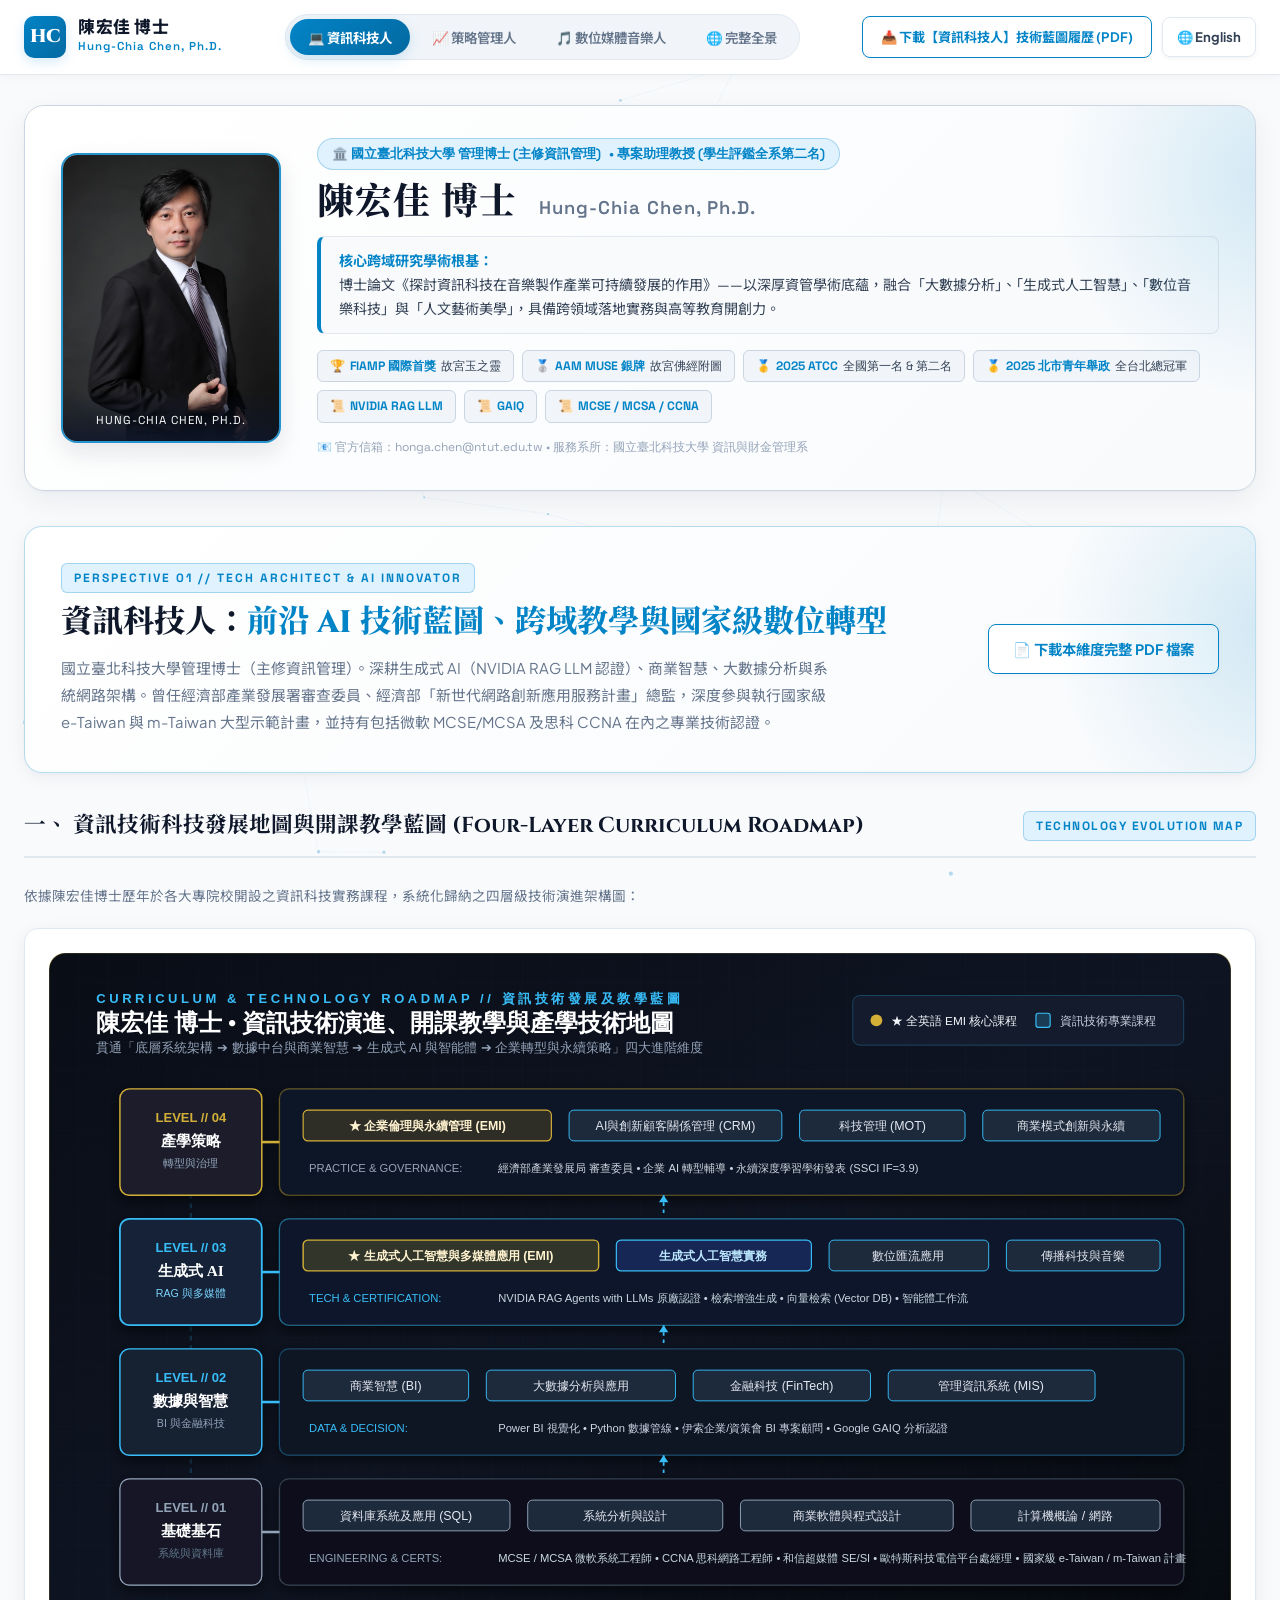
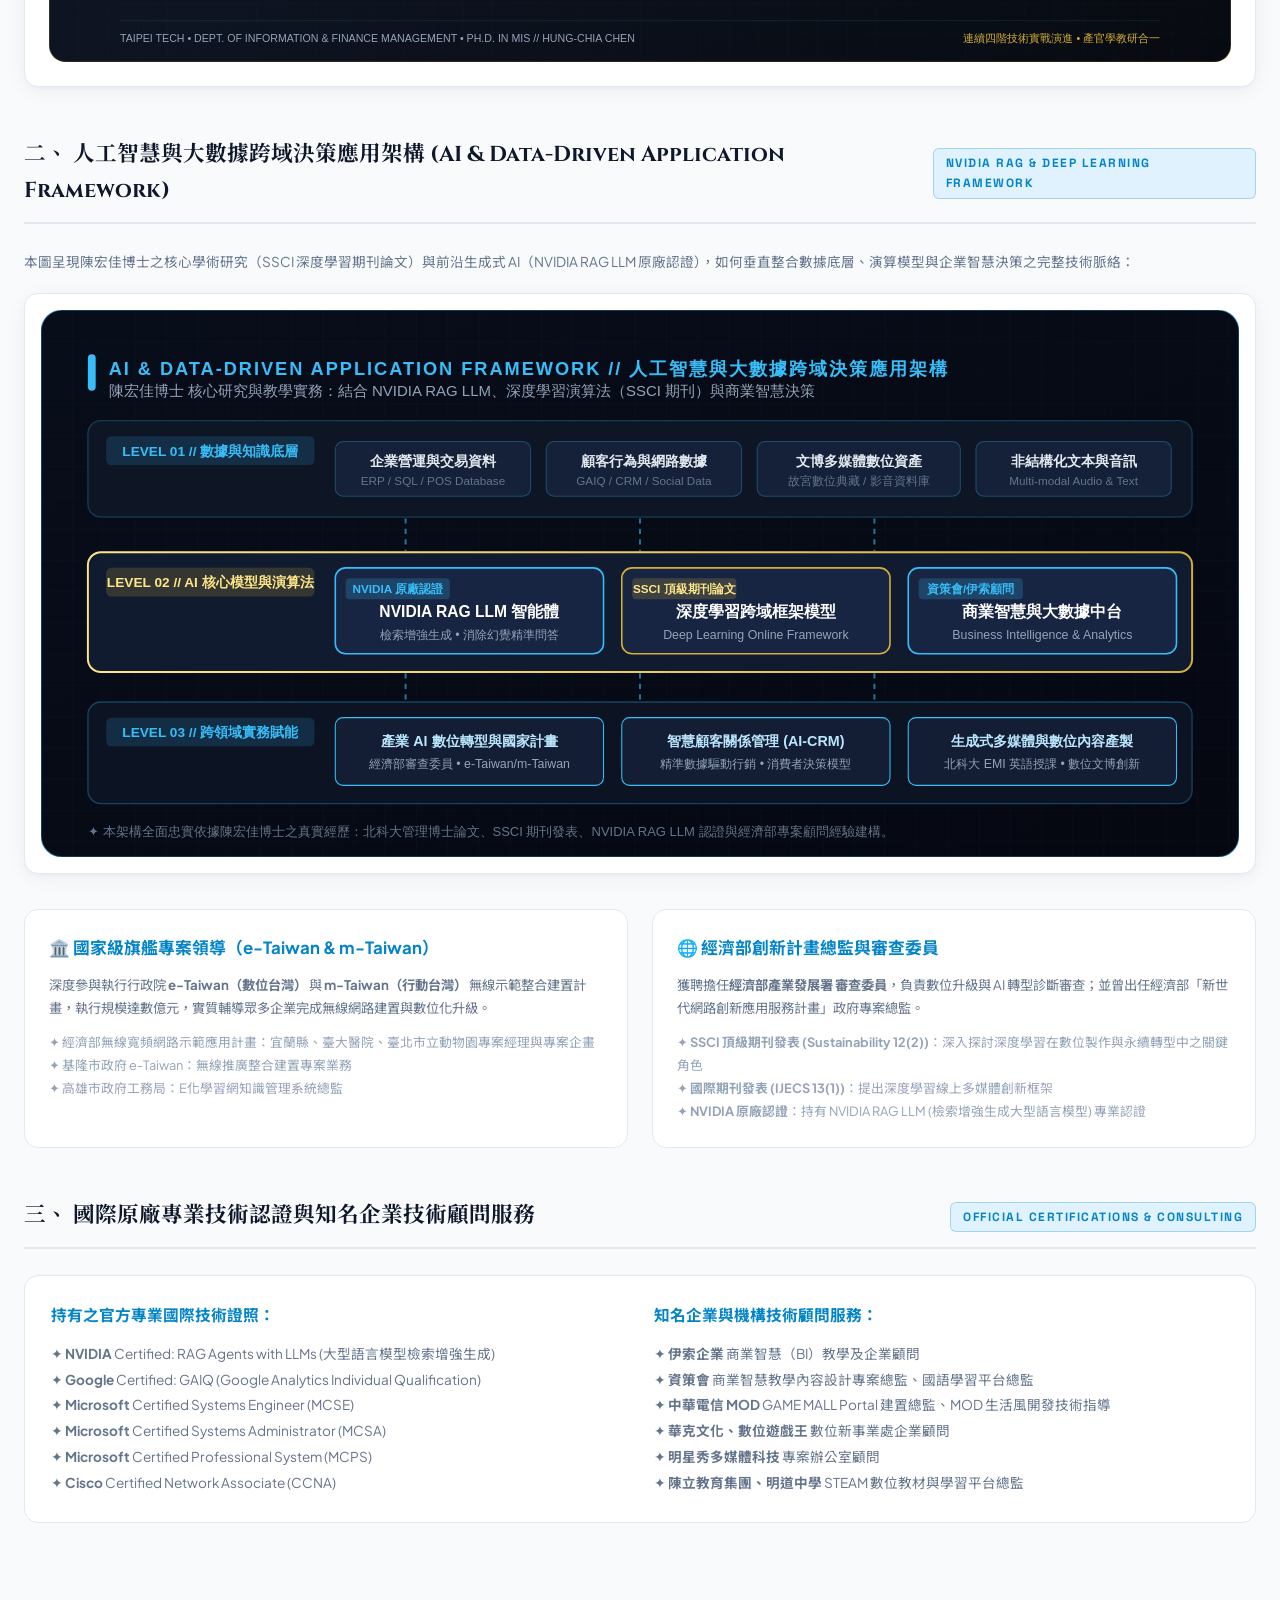
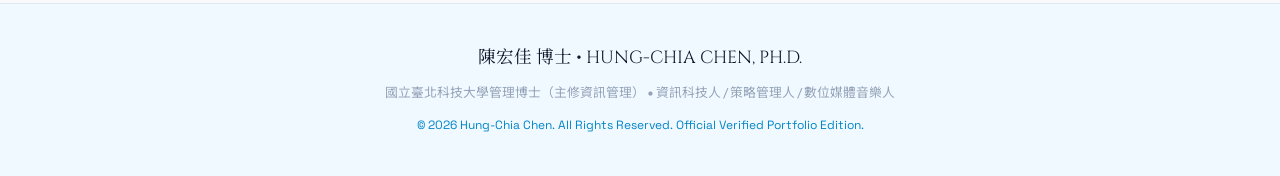
==== commit 96f599e5: "Add international English version (en.html), tailored English typography, and 4 English PDF portfoli" ====
--- a/index.html
+++ b/index.html
@@ -48,10 +48,15 @@
         </button>
       </div>
 
-      <!-- Role-Specific PDF Download Button (Default: Tech PDF) -->
-      <a href="downloads/Dr_Chen_Tech_AI_Portfolio.pdf" download id="rolePdfDownloadBtn" class="btn-download-pdf">
-        <span>📥 下載【資訊科技人】技術藍圖履歷 (PDF)</span>
-      </a>
+      <!-- Header Action Group (PDF Download & Language Switcher) -->
+      <div class="header-action-group">
+        <a href="downloads/Dr_Chen_Tech_AI_Portfolio.pdf" download id="rolePdfDownloadBtn" class="btn-download-pdf">
+          <span>📥 下載【資訊科技人】技術藍圖履歷 (PDF)</span>
+        </a>
+        <a href="en.html" class="lang-switch-btn" title="Switch to English Version">
+          <span>🌐 English</span>
+        </a>
+      </div>
     </div>
   </header>
 
--- a/css/style.css
+++ b/css/style.css
@@ -373,6 +373,69 @@
   border-color: var(--primary-accent);
   transform: translateY(-2px);
   box-shadow: 0 6px 18px var(--primary-glow);
+}
+
+.header-action-group {
+  display: flex;
+  align-items: center;
+  gap: 10px;
+}
+
+.lang-switch-btn {
+  display: inline-flex;
+  align-items: center;
+  gap: 6px;
+  background: #FFFFFF;
+  border: 1.5px solid var(--border-card);
+  color: var(--text-main);
+  font-family: var(--font-sans);
+  font-size: 0.82rem;
+  font-weight: 700;
+  padding: 8px 14px;
+  border-radius: 8px;
+  text-decoration: none;
+  transition: all 0.25s ease;
+  white-space: nowrap;
+  box-shadow: 0 2px 5px rgba(15, 23, 42, 0.04);
+}
+
+.lang-switch-btn:hover {
+  background: #F1F5F9;
+  border-color: var(--primary-accent);
+  color: var(--primary-accent);
+  transform: translateY(-2px);
+  box-shadow: 0 4px 12px rgba(15, 23, 42, 0.08);
+}
+
+/* English Specific Typography & Layout Refinements */
+body.lang-en {
+  font-family: 'Plus Jakarta Sans', -apple-system, BlinkMacSystemFont, 'Segoe UI', Roboto, sans-serif;
+  line-height: 1.62;
+  letter-spacing: -0.01em;
+}
+
+body.lang-en .profile-name-main {
+  font-size: 2.15rem;
+  letter-spacing: 0.5px;
+}
+
+body.lang-en .role-hero-title {
+  font-size: 1.85rem;
+  line-height: 1.35;
+}
+
+body.lang-en .sub-title-bar h3 {
+  font-size: 1.25rem;
+  letter-spacing: 0.2px;
+}
+
+body.lang-en .synergy-case-title {
+  font-size: 1.15rem;
+  line-height: 1.4;
+}
+
+body.lang-en .lp-album-title {
+  font-size: 1.1rem;
 }
 
 /* ==========================================================================
